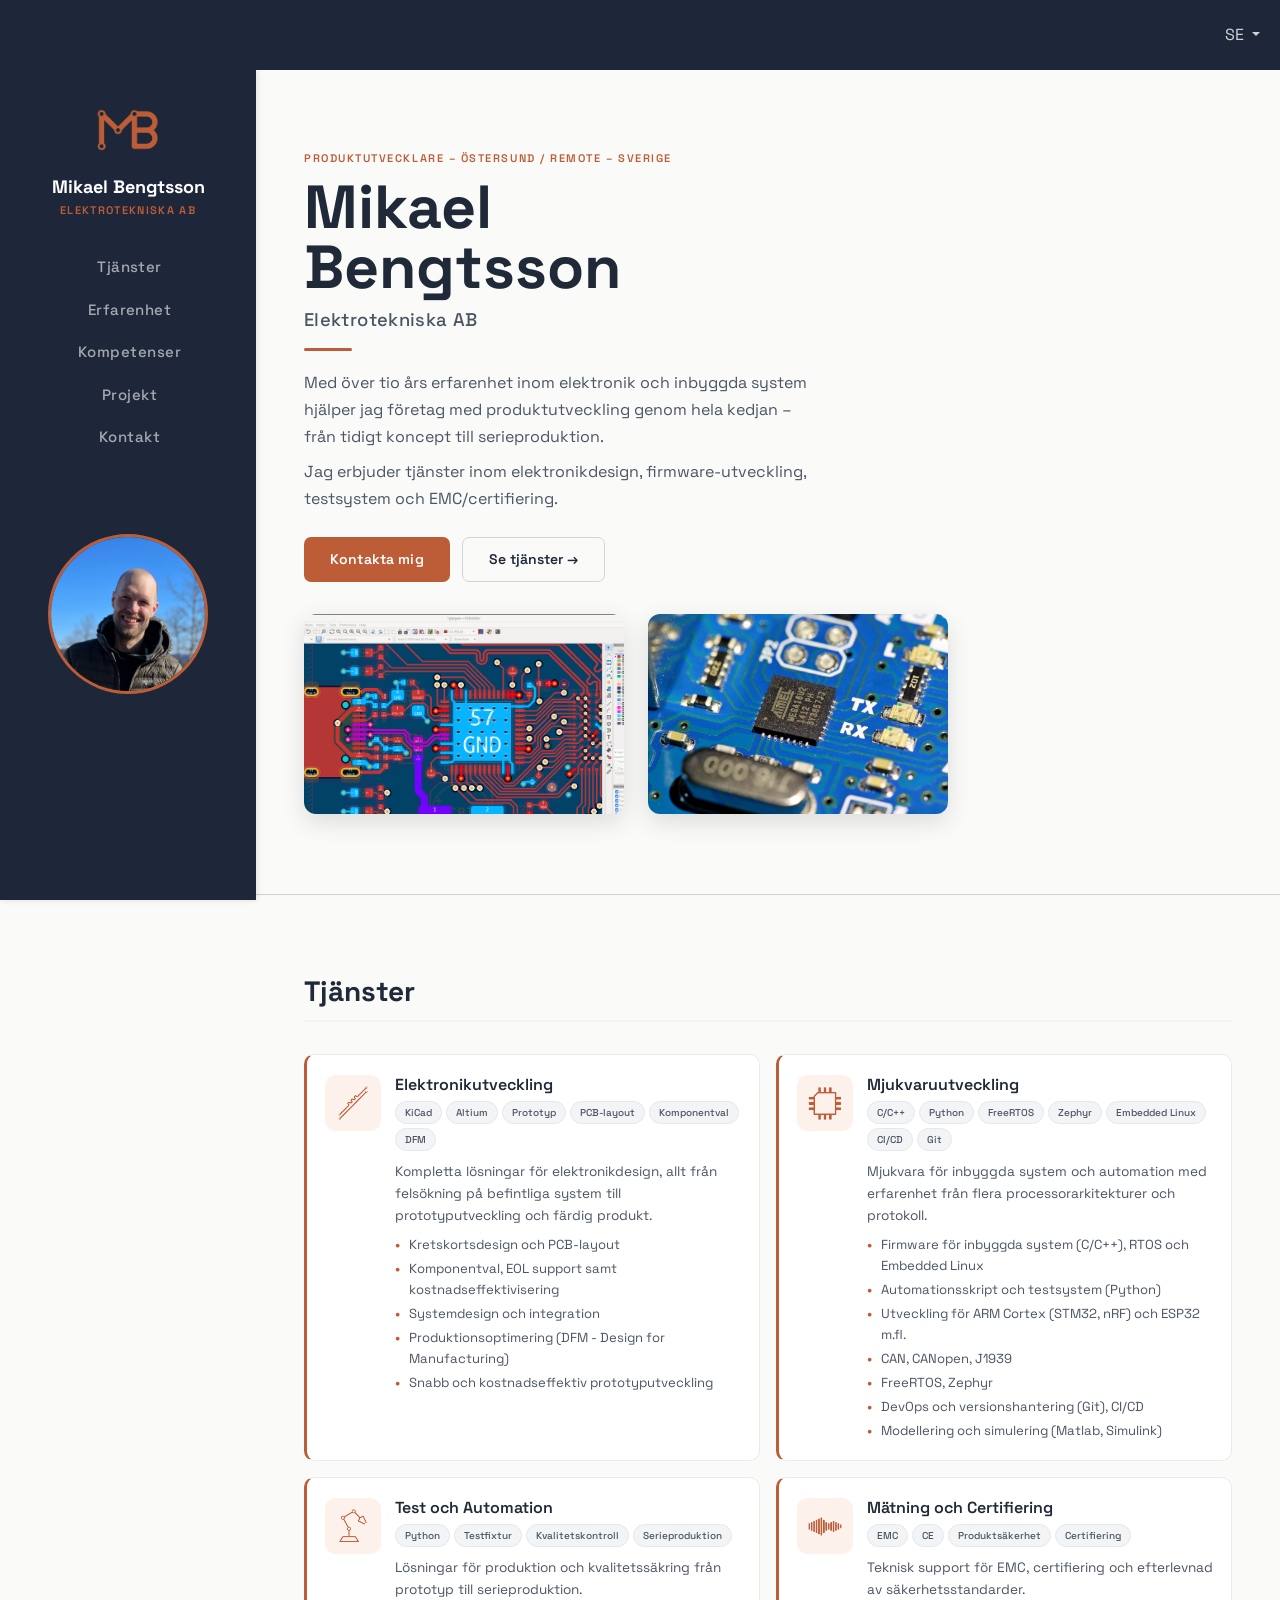
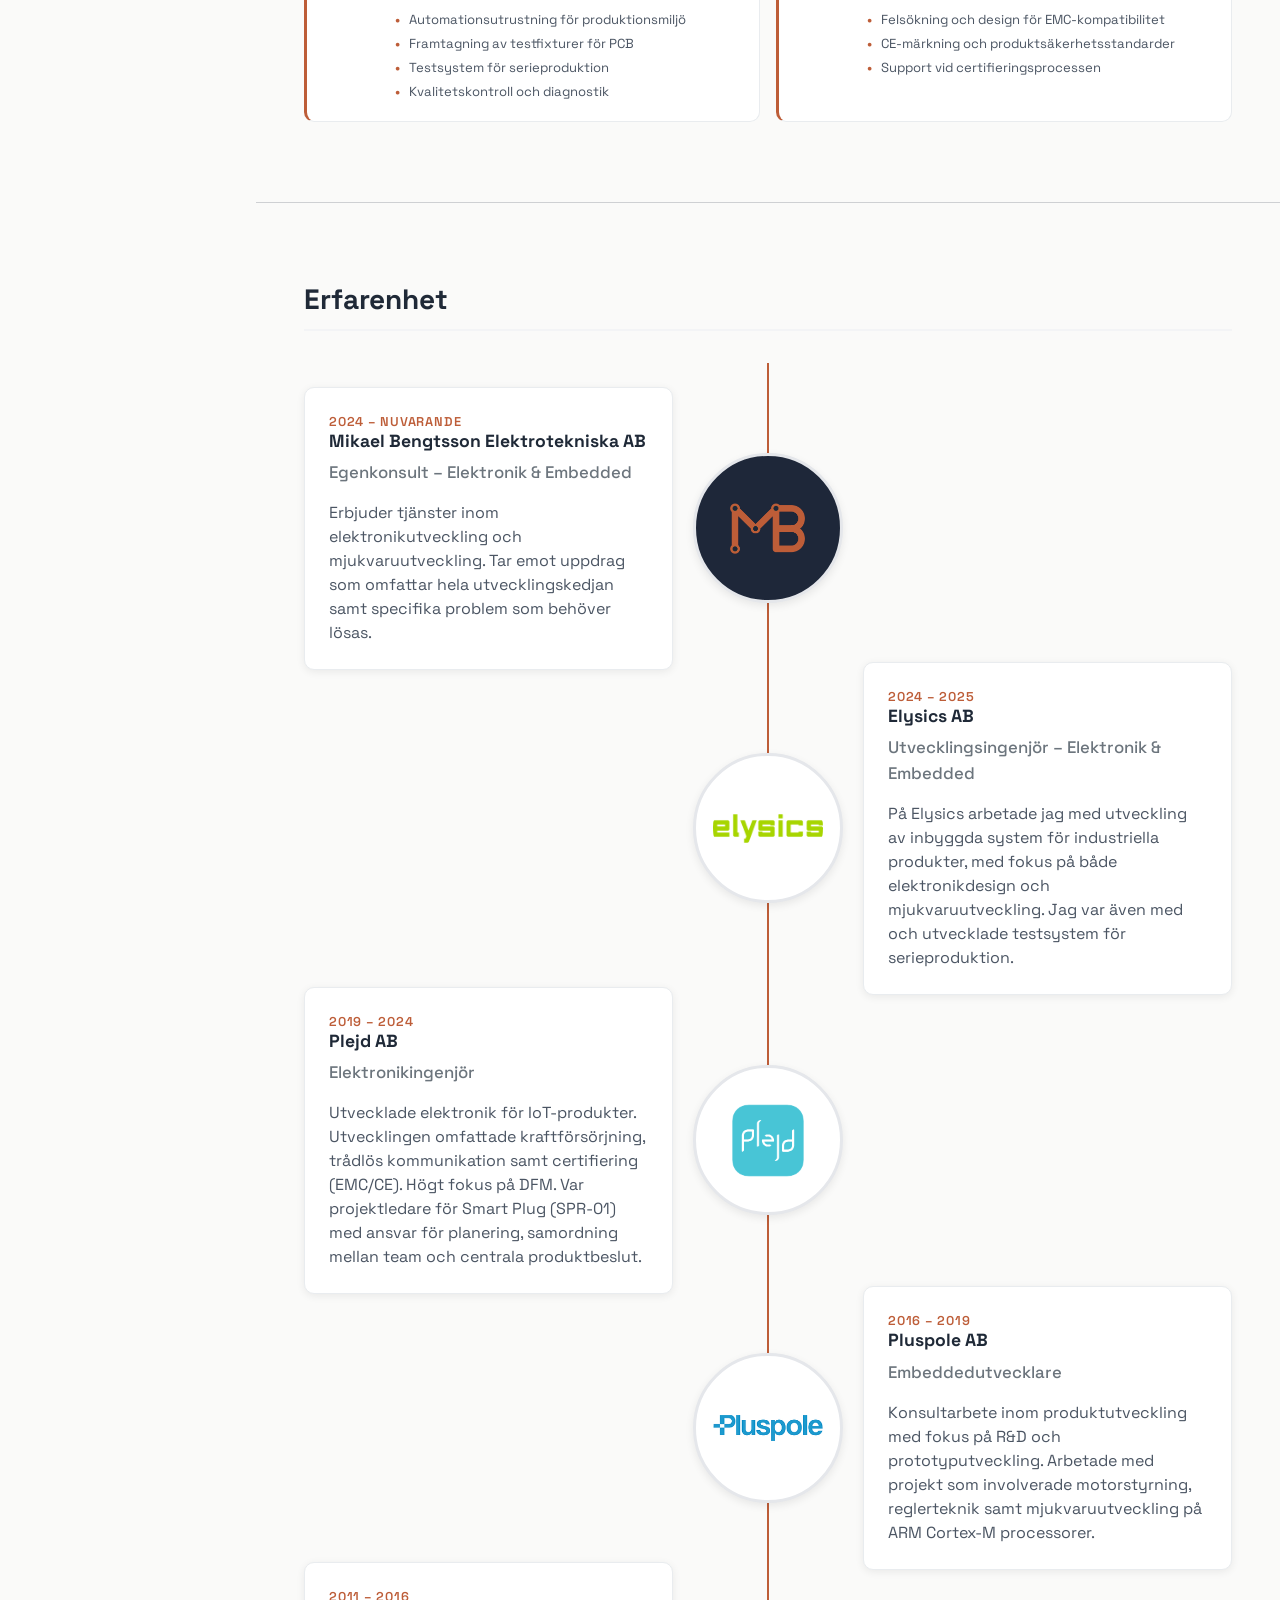
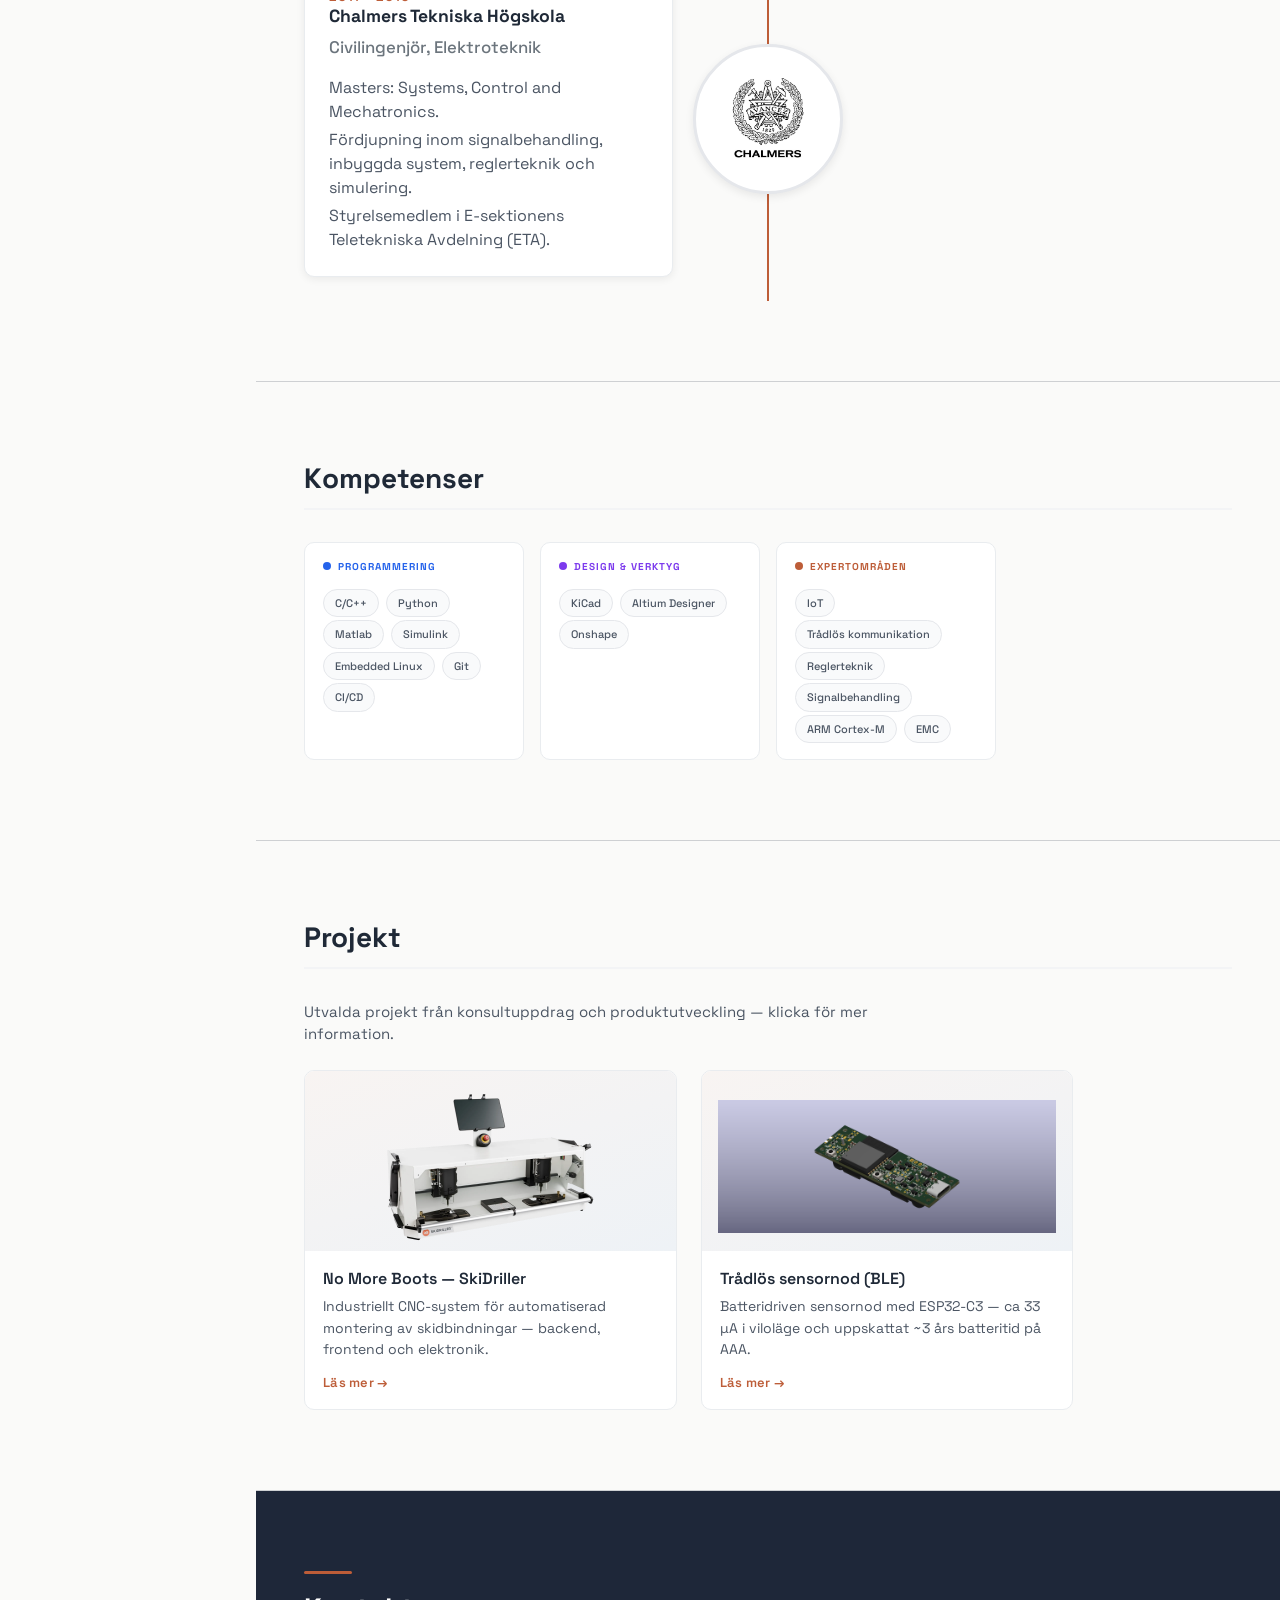
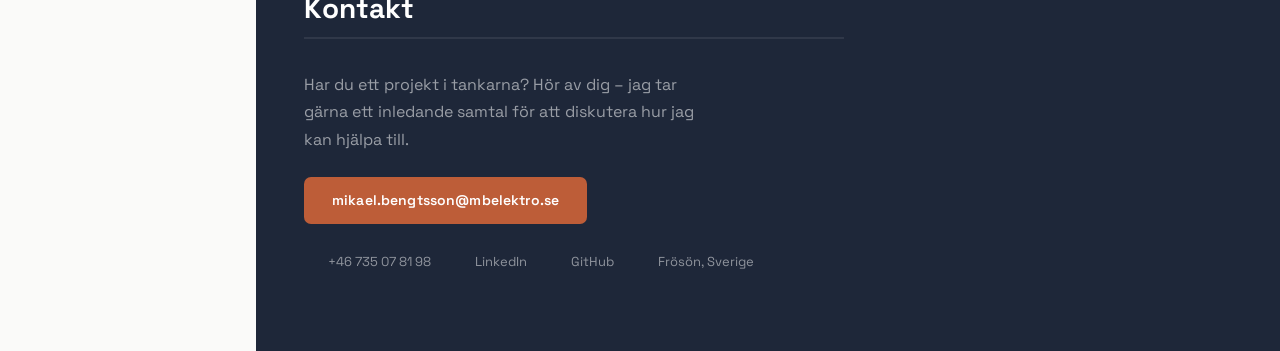
==== index.html @ 78fda026 "add sensor node to project" ====
<!DOCTYPE html>
<html lang="sv">
<head>
  <meta charset="utf-8" />
  <meta name="viewport" content="width=device-width, initial-scale=1, shrink-to-fit=no" />
  <meta name="description" content="Konsult inom elektronikutveckling och inbyggda system" />
  <title>Mikael Bengtsson Elektrotekniska AB - Elektronik och Mjukvaruutveckling</title>
  <meta property="og:title" content="Mikael Bengtsson Elektrotekniska AB">
  <meta property="og:description" content="Konsult inom elektronikutveckling och inbyggda system">
  <meta property="og:image" content="https://mbelektro.se/assets/img/mb_logo.png">
  <meta property="og:url" content="https://mbelektro.se">
  <link rel="canonical" href="https://mbelektro.se/" />
  <link rel="icon" type="image/x-icon" href="assets/img/favicon.ico" />
  <script src="https://use.fontawesome.com/releases/v6.3.0/js/all.js" crossorigin="anonymous"></script>
  <!-- Space Grotesk — replaces Nunito + Muli -->
  <link href="https://fonts.googleapis.com/css2?family=Space+Grotesk:wght@300;400;500;600;700&display=swap" rel="stylesheet" />
  <link href="css/styles.css" rel="stylesheet" />

  <style>
    /* ═══════════════════════════════════════
       FONTS — unify to Space Grotesk
    ═══════════════════════════════════════ */
    *, body, p, .lead, input, button, select, textarea {
      font-family: 'Space Grotesk', -apple-system, BlinkMacSystemFont, 'Segoe UI', sans-serif !important;
    }
    h1, h2, h3, h4, h5, h6, .h1, .h2, .h3, .h4, .h5, .h6,
    .subheading, .navbar-brand {
      font-family: 'Space Grotesk', -apple-system, BlinkMacSystemFont, 'Segoe UI', sans-serif !important;
      text-transform: none !important;
    }
    h1, h2, h3, h4, h5 { font-weight: 700 !important; }

    /* ═══════════════════════════════════════
       COLORS
    ═══════════════════════════════════════ */
    body, p, .lead { color: #4b5563 !important; }
    h1, h2, h3, h4, h5, h6 { color: #1f2937 !important; }
    .subheading { color: #4b5563 !important; }

    /* ═══════════════════════════════════════
       TOP NAV
    ═══════════════════════════════════════ */
    #topNav {
      background-color: #1e2739 !important;
      padding-top: 0.5rem !important;
      padding-bottom: 0.5rem !important;
      min-height: 70px;
    }
    .company-name-line {
      font-size: 1rem;
      font-weight: 500;
      color: rgba(255,255,255,0.85) !important;
      white-space: nowrap;
      letter-spacing: 0.01em;
    }
    #topNavbarNav .nav-link { color: rgba(255,255,255,0.8) !important; }
    #topNavbarNav .nav-link:hover { color: #fff !important; }
    .navbar-toggler-icon {
      background-image: url("data:image/svg+xml,%3csvg xmlns='http://www.w3.org/2000/svg' viewBox='0 0 30 30'%3e%3cpath stroke='%23bd5d38' stroke-linecap='round' stroke-miterlimit='10' stroke-width='2' d='M4 7h22M4 15h22M4 23h22'/%3e%3c/svg%3e") !important;
    }

    /* ═══════════════════════════════════════
       SIDEBAR
    ═══════════════════════════════════════ */
    /* Remove circuit texture */
    body::before { display: none !important; }

    /* Desktop gradient — keep subtle but cleaner */
    @media (min-width: 992px) {
      body {
        background: #fafaf9 !important;
        background-attachment: fixed;
      }
      .resume-section { background-color: #fafaf9 !important; }
      #sideNav { box-shadow: 1px 0 6px rgba(0,0,0,0.12); }
    }

    #sideNav {
      background: #1e2739 !important;
      top: 70px !important;
      height: calc(100vh - 70px) !important;
      display: none;
      flex-direction: column;
    }
    @media (min-width: 992px) { #sideNav { display: flex !important; } }
    @media (min-width: 992px) { #topNav .navbar-brand { display: none !important; } }

    .sidebar-inner {
      display: flex;
      flex-direction: column;
      height: 100%;
      padding: 28px 20px 24px;
      overflow-y: auto;
    }
    .sidebar-logo {
      width: 64px; height: 64px;
      object-fit: contain;
      margin-bottom: 14px;
    }
    .sidebar-name {
      color: #fff;
      font-size: 18px;
      font-weight: 700;
      line-height: 1.2;
      margin-bottom: 4px;
    }
    .sidebar-subtitle {
      color: #bd5d38;
      font-size: 11px;
      font-weight: 600;
      text-transform: uppercase;
      letter-spacing: 0.12em;
      margin-bottom: 28px;
    }
    @media (min-width: 1441px) {
      .sidebar-logo { width: 76px; height: 76px; }
      .sidebar-name { font-size: 20px; }
      .sidebar-subtitle { font-size: 12px; }
    }
    .sidebar-nav { flex: 0 0 auto; }
    .sidebar-link {
      display: block;
      color: rgba(255,255,255,0.6);
      font-size: 15px;
      font-weight: 500;
      padding: 10px 14px;
      border-left: 3px solid transparent;
      text-decoration: none !important;
      letter-spacing: 0.03em;
      transition: all 0.18s ease;
      border-radius: 0 4px 4px 0;
    }
    .sidebar-link:hover {
      color: rgba(255,255,255,0.9) !important;
      background: rgba(255,255,255,0.05);
      border-left-color: rgba(189,93,56,0.5);
    }
    .sidebar-link.active {
      color: #bd5d38 !important;
      border-left-color: #bd5d38;
      background: rgba(189,93,56,0.08);
      font-weight: 600;
    }
    .sidebar-profile-wrap {
      padding: 75px 0 20px;
      text-align: center;
    }
    .sidebar-profile {
      width: 160px; height: 160px;
      border-radius: 50%;
      object-fit: cover;
      border: 3px solid #bd5d38;
      display: block;
      margin: 0 auto;
    }

    /* Sidebar width responsive */
    @media (min-width: 1024px) and (max-width: 1440px) {
      body { padding-left: 16rem !important; }
      #sideNav { width: 16rem !important; }
    }
    @media (min-width: 1441px) {
      body { padding-left: 22rem !important; }
      #sideNav { width: 22rem !important; }
    }
    @media (max-width: 1023px) {
      body { padding-left: 0 !important; }
      #sideNav { display: none !important; }
    }

    /* ═══════════════════════════════════════
       MAIN CONTENT
    ═══════════════════════════════════════ */
    .container-fluid.p-0 { margin-top: 70px !important; }
    .resume-section { padding: 5rem 3rem !important; }
    @media (max-width: 768px) { .resume-section { padding: 3.5rem 1.5rem !important; } }
    @media (max-width: 480px) { .resume-section { padding: 2.5rem 1rem !important; } }

    /* Section h2 */
    .resume-section h2.mb-5 {
      font-size: 1.75rem !important;
      font-weight: 700 !important;
      color: #1f2937 !important;
      margin-bottom: 2rem !important;
      padding-bottom: 0.75rem;
      border-bottom: 2px solid #f3f4f6;
    }

    /* ═══════════════════════════════════════
       HERO — About section
    ═══════════════════════════════════════ */
    .hero-eyebrow {
      font-size: 11px;
      font-weight: 600;
      letter-spacing: 0.14em;
      text-transform: uppercase;
      color: #bd5d38;
      margin-bottom: 10px;
    }
    h1.hero-name {
      font-size: clamp(2.4rem, 5vw, 3.8rem) !important;
      font-weight: 700 !important;
      color: #1f2937 !important;
      line-height: 1.0 !important;
      margin-bottom: 6px !important;
    }
    .hero-company {
      font-size: 1.15rem;
      font-weight: 500;
      color: #4b5563;
      letter-spacing: 0.02em;
      margin-top: 8px;
    }
    .hero-rule {
      width: 48px; height: 3px;
      background: #bd5d38;
      border-radius: 2px;
      margin: 14px 0 18px;
    }
    .hero-lead {
      font-size: 1rem !important;
      font-weight: 400 !important;
      color: #4b5563 !important;
      line-height: 1.7 !important;
      max-width: 520px;
      margin-bottom: 0 !important;
    }
    .hero-cta {
      display: flex;
      flex-wrap: wrap;
      gap: 12px;
      margin-top: 24px;
      margin-bottom: 32px;
    }
    .btn-primary-mb {
      background: #bd5d38;
      color: #fff !important;
      border: none;
      padding: 12px 26px;
      border-radius: 7px;
      font-size: 14px;
      font-weight: 600;
      cursor: pointer;
      text-decoration: none !important;
      display: inline-block;
      transition: background 0.18s;
      letter-spacing: 0.01em;
    }
    .btn-primary-mb:hover { background: #a04d2f; }
    .btn-outline-mb {
      background: transparent;
      color: #1f2937 !important;
      border: 1.5px solid #d1d5db;
      padding: 11px 26px;
      border-radius: 7px;
      font-size: 14px;
      font-weight: 600;
      cursor: pointer;
      text-decoration: none !important;
      display: inline-block;
      transition: border-color 0.18s, color 0.18s;
    }
    .btn-outline-mb:hover { border-color: #1f2937; }

    /* Hero image strip */
    .hero-image-strip {
      position: relative;
      border-radius: 12px;
      overflow: hidden;
      max-width: 640px;
      height: 160px;
    }
    .hero-image-strip img {
      width: 100%;
      height: 100%;
      object-fit: cover;
      object-position: center 30%;
    }
    .hero-image-strip::after {
      content: '';
      position: absolute;
      inset: 0;
      background: linear-gradient(to right,
        rgba(250,250,249,0.85) 0%,
        transparent 30%,
        transparent 70%,
        rgba(250,250,249,0.85) 100%
      );
    }

    /* ═══════════════════════════════════════
       SERVICE CARDS — new style
    ═══════════════════════════════════════ */
    .service-card-new {
      background: #fff;
      border-radius: 10px;
      padding: 18px 18px 16px;
      border: 1px solid #e9ecef;
      border-left: 3px solid #bd5d38;
      display: flex;
      gap: 14px;
      align-items: flex-start;
      height: 100%;
      transition: box-shadow 0.2s ease, transform 0.2s ease;
    }
    .service-card-new:hover {
      box-shadow: 0 8px 24px rgba(0,0,0,0.09);
      transform: translateY(-3px);
    }
    .svc-icon {
      width: 56px; height: 56px;
      border-radius: 11px;
      background: #fdf1ec;
      display: flex;
      align-items: center;
      justify-content: center;
      flex-shrink: 0;
      margin-top: 2px;
    }
    .svc-icon img {
      width: 34px; height: 34px;
      object-fit: contain;
    }
    .svc-body { flex: 1; min-width: 0; }
    .svc-title {
      font-size: 1rem !important;
      font-weight: 600 !important;
      color: #1f2937 !important;
      margin-bottom: 4px !important;
    }
    .svc-sub {
      font-size: 0.78rem;
      color: #9ca3af;
      margin-bottom: 10px;
      font-weight: 400;
    }
    .svc-tags { display: flex; flex-wrap: wrap; gap: 4px; }
    .svc-tag {
      display: inline-block;
      font-size: 10px;
      font-weight: 500;
      padding: 3px 9px;
      background: #f3f4f6;
      border: 1px solid #e5e7eb;
      border-radius: 20px;
      color: #4b5563;
    }

    /* ═══════════════════════════════════════
       TIMELINE — minor polish
    ═══════════════════════════════════════ */
    .timeline { position: relative; padding: 1.5rem 0; }
    .timeline::before {
      content: '';
      position: absolute;
      left: 50%;
      top: 0;
      bottom: 0;
      width: 2px;
      background: #bd5d38;
      transform: translateX(-50%);
      z-index: 1;
    }
    .timeline-content { border-radius: 10px; box-shadow: 0 2px 8px rgba(0,0,0,0.07); }
    .timeline-date { color: #bd5d38; font-size: 0.8rem; font-weight: 600; text-transform: uppercase; letter-spacing: 0.06em; }
    .timeline-content h3 { font-size: 1.1rem !important; }
    .timeline-image { border: 3px solid #e5e7eb; }
    .timeline-item { position: relative; margin-bottom: -0.5rem; display: flex; align-items: center; }
    .timeline-item:last-child { margin-bottom: 0; }
    .timeline-content { background: #fff; border-radius: 10px; padding: 1.5rem; box-shadow: 0 2px 8px rgba(0,0,0,0.07); border: 1px solid #e9ecef; position: relative; width: 45%; }
    .timeline-item:nth-child(odd) .timeline-content { margin-left: auto; margin-right: calc(50% + 95px); }
    .timeline-item:nth-child(even) .timeline-content { margin-right: auto; margin-left: calc(50% + 95px); }
    .timeline-content::before { content: ''; position: absolute; top: 50%; width: 0; height: 0; border: 12px solid transparent; transform: translateY(-50%); }
    .timeline-item:nth-child(odd) .timeline-content::before { left: -12px; border-right-color: #fff; }
    .timeline-item:nth-child(even) .timeline-content::before { right: -12px; border-left-color: #fff; }
    .timeline-image { position: absolute; left: calc(50% - 75px); top: 50%; transform: translateY(-50%); width: 150px; height: 150px; border-radius: 50%; background: white; border: 3px solid #e5e7eb; box-shadow: 0 3px 8px rgba(0,0,0,0.08); display: flex; align-items: center; justify-content: center; z-index: 10; }
    .timeline-image img { width: 140px; height: 140px; border-radius: 50%; object-fit: contain; }
    .timeline-item:nth-child(1) .timeline-image img { width: 80px; height: 80px; border-radius: 0; }
    .timeline-item:nth-child(1) .timeline-image { background: #1e2739; }
    .timeline-item:nth-child(2) .timeline-image img { width: 110px; height: 110px; }
    .timeline-item:nth-child(3) .timeline-image img { width: 200px; height: 200px; }
    .timeline-item:nth-child(4) .timeline-image img { width: 110px; height: 110px; }
    .timeline-item:nth-child(5) .timeline-image img { width: 140px; height: 140px; }

    /* Timeline mobile */
    @media (max-width: 1023px) {
      .timeline::before { left: 40px; }
      .timeline-item { margin-bottom: 2rem !important; }
      .timeline-content { width: calc(100% - 110px) !important; margin-left: 110px !important; margin-right: 0 !important; }
      .timeline-content::before { left: -12px !important; right: auto !important; border-right-color: #fff !important; border-left-color: transparent !important; }
      .timeline-image { left: 0px; width: 80px; height: 80px; }
      .timeline-image img { width: 60px !important; height: 60px !important; }
      .timeline-item:nth-child(1) .timeline-image img { width: 40px !important; height: 40px !important; }
      .timeline-item:nth-child(3) .timeline-image img { width: 100px !important; height: 100px !important; }
    }

    /* Timeline mobile expand */
    @media (max-width: 500px) {
      .timeline-content {
        position: relative;
        padding-right: 48px; /* room for button */
      }
      /* Hidden by default — no absolute positioning, just display:none */
      .timeline-content .timeline-expanded-content {
        display: none;
        margin-top: 10px;
        padding-top: 10px;
        border-top: 1px solid #f3f4f6;
      }
      /* Expanded — flows below, pushes siblings down naturally */
      .timeline-content .timeline-expanded-content.expanded {
        display: block;
      }
      .timeline-toggle-btn {
        position: absolute;
        right: 0.75rem;
        top: 1rem;
        transform: none;
        width: 32px;
        height: 32px;
        padding: 0;
        background: #bd5d38;
        color: white;
        border: none;
        border-radius: 50%;
        cursor: pointer;
        font-size: 0.85rem;
        display: flex;
        align-items: center;
        justify-content: center;
        transition: background 0.2s ease;
        z-index: 60;
      }
      .timeline-toggle-btn:hover { background: #a04d2f; }
    }
    @media (min-width: 501px) {
      .timeline-expanded-content { display: block !important; position: static !important; background: none !important; border: none !important; box-shadow: none !important; padding: 0 !important; margin: 0 !important; }
      .timeline-toggle-btn { display: none !important; }
    }

    /* ═══════════════════════════════════════
       SKILLS — redesigned
    ═══════════════════════════════════════ */
    .skills-cat-new {
      background: #fff;
      border-radius: 10px;
      padding: 16px 18px;
      height: 100%;
      border: 1px solid #e9ecef;
      transition: box-shadow 0.2s;
    }
    .skills-cat-new:hover { box-shadow: 0 4px 12px rgba(0,0,0,0.07); }
    .skills-cat-label {
      font-size: 10px !important;
      font-weight: 700 !important;
      letter-spacing: 0.1em;
      text-transform: uppercase;
      margin-bottom: 12px !important;
      display: flex;
      align-items: center;
      gap: 7px;
    }
    .skills-cat-dot { width: 8px; height: 8px; border-radius: 50%; display: inline-block; flex-shrink: 0; }
    .skill-tag-new {
      display: inline-block;
      font-size: 11px;
      font-weight: 500;
      padding: 5px 11px;
      background: #f9fafb;
      border: 1px solid #e5e7eb;
      border-radius: 20px;
      color: #4b5563;
      margin: 3px 3px 0 0;
      transition: all 0.18s ease;
      cursor: default;
    }
    .skill-tag-new:hover {
      background: #bd5d38;
      color: #fff;
      border-color: #bd5d38;
      transform: scale(1.04);
    }

    /* ═══════════════════════════════════════
       PROJECTS — cards
    ═══════════════════════════════════════ */
    .projects-grid { max-width: 960px; }
    .project-card {
      display: flex;
      flex-direction: column;
      height: 100%;
      background: #fff;
      border-radius: 10px;
      border: 1px solid #e9ecef;
      overflow: hidden;
      text-decoration: none !important;
      color: inherit;
      transition: box-shadow 0.2s ease, transform 0.2s ease;
    }
    .project-card:hover {
      box-shadow: 0 10px 28px rgba(0,0,0,0.1);
      transform: translateY(-4px);
    }
    .project-card-image {
      background: linear-gradient(160deg, #f8f4f2 0%, #eef2f6 100%);
      padding: 20px 16px 8px;
      display: flex;
      align-items: center;
      justify-content: center;
      min-height: 180px;
    }
    .project-card-image img {
      max-width: 100%;
      max-height: 150px;
      object-fit: contain;
    }
    .project-card-body {
      padding: 18px 18px 16px;
      flex: 1;
      display: flex;
      flex-direction: column;
    }
    .project-card-title {
      font-size: 1rem !important;
      font-weight: 600 !important;
      color: #1f2937 !important;
      margin-bottom: 8px !important;
    }
    .project-card-teaser {
      font-size: 0.875rem;
      color: #6b7280;
      line-height: 1.55;
      margin: 0 0 12px;
      flex: 1;
    }
    .project-card-link {
      font-size: 0.8125rem;
      font-weight: 600;
      color: #bd5d38;
      letter-spacing: 0.02em;
    }

    /* ═══════════════════════════════════════
       CONTACT — dark section
    ═══════════════════════════════════════ */
    #contact.resume-section {
      background: #1e2739 !important;
    }
    .contact-dark-inner { max-width: 540px; }
    .contact-rule {
      width: 48px; height: 3px;
      background: #bd5d38;
      border-radius: 2px;
      margin-bottom: 18px;
    }
    #contact h2.mb-5 {
      color: #fff !important;
      border-bottom-color: rgba(255,255,255,0.08) !important;
      font-size: 1.75rem !important;
    }
    .contact-tagline {
      font-size: 1rem !important;
      color: rgba(255,255,255,0.55) !important;
      line-height: 1.7;
      margin-bottom: 24px !important;
      max-width: 400px;
    }
    .contact-email-btn {
      display: inline-block;
      background: #bd5d38;
      color: #fff !important;
      font-size: 14px;
      font-weight: 600;
      padding: 13px 28px;
      border-radius: 7px;
      text-decoration: none !important;
      letter-spacing: 0.01em;
      margin-bottom: 28px;
      transition: background 0.18s;
    }
    .contact-email-btn:hover { background: #a04d2f; }
    .contact-links { display: flex; flex-wrap: wrap; gap: 20px; }
    .contact-link-item {
      display: flex;
      align-items: center;
      gap: 8px;
      color: rgba(255,255,255,0.5) !important;
      font-size: 13px;
      text-decoration: none !important;
      transition: color 0.18s;
    }
    .contact-link-item:hover { color: rgba(255,255,255,0.85) !important; }
    .contact-link-item i { color: #bd5d38; width: 16px; text-align: center; }

    /* ═══════════════════════════════════════
       SERVICE CARD EXTRAS
    ═══════════════════════════════════════ */
    .svc-desc {
      font-size: 0.85rem;
      color: #4b5563;
      line-height: 1.6;
      margin: 10px 0 8px;
    }
    .svc-list {
      list-style: none;
      padding: 0;
      margin: 0;
    }
    .svc-list li {
      font-size: 0.82rem;
      color: #4b5563;
      line-height: 1.6;
      padding-left: 14px;
      position: relative;
      margin-bottom: 3px;
    }
    .svc-list li::before {
      content: '•';
      color: #bd5d38;
      font-weight: bold;
      position: absolute;
      left: 0;
    }

    /* ═══════════════════════════════════════
       HERO IMAGES
    ═══════════════════════════════════════ */
    .hero-images {
      display: flex;
      gap: 1.5rem;
      max-width: 640px;
    }
    .hero-img {
      width: 50%;
      height: 200px;
      border-radius: 12px;
      object-fit: cover;
      box-shadow: 0 8px 24px rgba(0,0,0,0.12);
      transition: transform 0.3s ease, box-shadow 0.3s ease;
    }
    .hero-img:hover {
      transform: translateY(-4px);
      box-shadow: 0 12px 32px rgba(0,0,0,0.18);
    }
    @media (max-width: 600px) {
      .hero-images { flex-direction: column; }
      .hero-img { width: 100%; height: 160px; }
    }

    /* scroll offset for fixed nav */
    section.resume-section { scroll-margin-top: 70px; }

    /* ═══════════════════════════════════════
       MOBILE
    ═══════════════════════════════════════ */
    @media (max-width: 768px) {
      h1.hero-name { font-size: 2.4rem !important; }
      #topNav { min-height: 65px !important; }
      .container-fluid.p-0 { margin-top: 65px !important; }
    }
    @media (max-width: 480px) {
      h1.hero-name { font-size: 2rem !important; }
    }
    @media (max-width: 991.98px) {
      #topNav .container-fluid { position: relative; }
      #topNavbarNav { position: absolute; top: 100%; right: 1rem; margin-top: 6px; background-color: rgba(30,39,57,0.97); border-radius: 0.375rem; padding: 0.5rem; min-width: 200px; box-shadow: 0 4px 12px rgba(0,0,0,0.2); border: 1px solid rgba(255,255,255,0.08); }
      #topNavbarNav .navbar-nav { flex-direction: column; }
      #topNavbarNav .nav-item { padding: 0.2rem 0; }
      #topNavbarNav .nav-link { padding: 0.375rem 0.75rem; font-size: 0.9rem; }
      .navbar-toggler { margin-right: 0.5rem; }
    }
    /* Small phones: stack brand vertically so toggler has room */
    @media (max-width: 575px) {
      #topNav { min-height: 78px !important; padding-top: 0.4rem !important; padding-bottom: 0.4rem !important; }
      .container-fluid.p-0 { margin-top: 78px !important; }
      .navbar-brand { flex-direction: column; align-items: flex-start !important; }
      .navbar-brand .me-3 { margin-right: 0 !important; margin-bottom: 2px; }
      .company-name-line { font-size: 0.78rem !important; white-space: normal !important; line-height: 1.15; max-width: 60vw; }
    }
  </style>
</head>
<body id="page-top">

  <!-- ─── TOP NAV (mobile/tablet) ─── -->
  <nav class="navbar navbar-expand-lg navbar-dark fixed-top" id="topNav" style="z-index:1031;">
    <div class="container-fluid">
      <a class="navbar-brand d-flex align-items-center ms-3" href="#page-top">
        <img src="assets/img/mb_logo.png" alt="MB Logo" style="width:44px;height:44px;object-fit:contain;" class="me-3">
      </a>
      <button class="navbar-toggler border-0" type="button" aria-controls="topNavbarNav" aria-expanded="false" aria-label="Toggle navigation">
        <span class="navbar-toggler-icon"></span>
      </button>
      <div class="collapse navbar-collapse" id="topNavbarNav">
        <ul class="navbar-nav ms-auto">
          <li class="nav-item d-lg-none"><a class="nav-link js-scroll-trigger" href="#services" data-lang-sv="Tjänster" data-lang-en="Services">Tjänster</a></li>
          <li class="nav-item d-lg-none"><a class="nav-link js-scroll-trigger" href="#experience" data-lang-sv="Erfarenhet" data-lang-en="Experience">Erfarenhet</a></li>
          <li class="nav-item d-lg-none"><a class="nav-link js-scroll-trigger" href="#skills" data-lang-sv="Kompetenser" data-lang-en="Skills">Kompetenser</a></li>
          <li class="nav-item d-lg-none"><a class="nav-link js-scroll-trigger" href="#interests" data-lang-sv="Projekt" data-lang-en="Projects">Projekt</a></li>
          <li class="nav-item d-lg-none"><a class="nav-link js-scroll-trigger" href="#contact" data-lang-sv="Kontakt" data-lang-en="Contact">Kontakt</a></li>
          <li class="nav-item d-lg-none"><hr class="dropdown-divider"></li>
          <li class="nav-item dropdown">
            <a class="nav-link dropdown-toggle" href="#" id="languageDropdown" role="button" data-bs-toggle="dropdown" aria-expanded="false">
              <i class="fas fa-globe me-1"></i>
              <span id="currentLang">SV</span>
            </a>
            <ul class="dropdown-menu dropdown-menu-end" aria-labelledby="languageDropdown">
              <li><a class="dropdown-item" href="#" onclick="setLanguage('en')">
                <img src="https://flagcdn.com/16x12/gb.png" width="16" height="12" alt="English" class="me-2">English
              </a></li>
              <li><a class="dropdown-item" href="#" onclick="setLanguage('sv')">
                <img src="https://flagcdn.com/16x12/se.png" width="16" height="12" alt="Svenska" class="me-2">Svenska
              </a></li>
            </ul>
          </li>
        </ul>
      </div>
    </div>
  </nav>

  <!-- ─── SIDEBAR (desktop) ─── -->
  <nav id="sideNav" aria-label="Side navigation">
    <div class="sidebar-inner">
      <!-- Logo + identity -->
      <a href="#page-top" class="js-scroll-trigger" style="text-decoration:none;">
        <img src="assets/img/mb_logo.png" alt="MB Logo" class="sidebar-logo">
        <div class="sidebar-name">Mikael Bengtsson</div>
        <div class="sidebar-subtitle">Elektrotekniska AB</div>
      </a>

      <!-- Nav links -->
      <nav class="sidebar-nav" id="sidebarNav">
        <a class="sidebar-link js-scroll-trigger" href="#services" data-lang-sv="Tjänster" data-lang-en="Services">Tjänster</a>
        <a class="sidebar-link js-scroll-trigger" href="#experience" data-lang-sv="Erfarenhet" data-lang-en="Experience">Erfarenhet</a>
        <a class="sidebar-link js-scroll-trigger" href="#skills" data-lang-sv="Kompetenser" data-lang-en="Skills">Kompetenser</a>
        <a class="sidebar-link js-scroll-trigger" href="#interests" data-lang-sv="Projekt" data-lang-en="Projects">Projekt</a>
        <a class="sidebar-link js-scroll-trigger" href="#contact" data-lang-sv="Kontakt" data-lang-en="Contact">Kontakt</a>
      </nav>

      <!-- Profile photo just below menu -->
      <div class="sidebar-profile-wrap">
        <img src="assets/img/profile.png" alt="Mikael Bengtsson" class="sidebar-profile">
      </div>
    </div>
  </nav>

  <!-- ─── PAGE CONTENT ─── -->
  <div class="container-fluid p-0">

    <!-- ABOUT / HERO -->
    <section class="resume-section" id="about">
      <div class="resume-section-content">
        <div class="hero-eyebrow" data-lang-sv="Produktutvecklare – Östersund / Remote – Sverige" data-lang-en="Product Developer – Östersund / Remote – Sweden">Produktutvecklare – Östersund / Remote – Sverige</div>
        <h1 class="hero-name" data-lang-sv="Mikael<br>Bengtsson" data-lang-en="Mikael<br>Bengtsson">Mikael<br>Bengtsson</h1>
        <div class="hero-company">Elektrotekniska AB</div>
        <div class="hero-rule"></div>
        <p class="hero-lead"
           data-lang-sv="Med över tio års erfarenhet inom elektronik och inbyggda system hjälper jag företag med produktutveckling genom hela kedjan – från tidigt koncept till serieproduktion."
           data-lang-en="With over ten years of experience in electronics and embedded systems, I support companies throughout the entire development chain – from early concept to final production.">
          Med över tio års erfarenhet inom elektronik och inbyggda system hjälper jag företag med produktutveckling genom hela kedjan – från tidigt koncept till serieproduktion.
        </p>
        <p class="hero-lead mt-2"
           data-lang-sv="Jag erbjuder tjänster inom elektronikdesign, firmware-utveckling, testsystem och EMC/certifiering."
           data-lang-en="I offer services in electronics design, firmware development, test systems, and EMC/certification.">
          Jag erbjuder tjänster inom elektronikdesign, firmware-utveckling, testsystem och EMC/certifiering.
        </p>
        <div class="hero-cta">
          <a href="#contact" class="btn-primary-mb js-scroll-trigger" data-lang-sv="Kontakta mig" data-lang-en="Contact me">Kontakta mig</a>
          <a href="#services" class="btn-outline-mb js-scroll-trigger" data-lang-sv="Se tjänster →" data-lang-en="View services →">Se tjänster →</a>
        </div>
        <div class="hero-images">
          <img src="assets/img/Kicad.png" alt="KiCad PCB Design" class="hero-img" />
          <img src="assets/img/IC.jpg" alt="Integrated Circuit" class="hero-img" />
        </div>
      </div>
    </section>
    <hr class="m-0" />

    <!-- SERVICES -->
    <section class="resume-section" id="services">
      <div class="resume-section-content">
        <h2 class="mb-5" data-lang-sv="Tjänster" data-lang-en="Services">Tjänster</h2>
        <div class="row g-3">

          <div class="col-lg-6 col-md-6 col-12">
            <div class="service-card-new h-100">
              <div class="svc-icon"><img src="assets/img/electro_1.png" alt=""></div>
              <div class="svc-body">
                <div class="svc-title" data-lang-sv="Elektronikutveckling" data-lang-en="Electronics Development">Elektronikutveckling</div>

                <div class="svc-tags">
                  <span class="svc-tag">KiCad</span>
                  <span class="svc-tag">Altium</span>
                  <span class="svc-tag" data-lang-sv="Prototyp" data-lang-en="Prototype">Prototyp</span>
                  <span class="svc-tag">PCB-layout</span>
                  <span class="svc-tag" data-lang-sv="Komponentval" data-lang-en="Component selection">Komponentval</span>
                  <span class="svc-tag">DFM</span>
                </div>
                <p class="svc-desc" data-lang-sv="Kompletta lösningar för elektronikdesign, allt från felsökning på befintliga system till prototyputveckling och färdig produkt." data-lang-en="Complete solutions for electronics design, from troubleshooting existing systems to prototype development and finished products.">Kompletta lösningar för elektronikdesign, allt från felsökning på befintliga system till prototyputveckling och färdig produkt.</p>
                <ul class="svc-list">
                  <li data-lang-sv="Kretskortsdesign och PCB-layout" data-lang-en="Circuit board design and PCB layout">Kretskortsdesign och PCB-layout</li>
                  <li data-lang-sv="Komponentval, EOL support samt kostnadseffektivisering" data-lang-en="Component selection, EOL support, and cost optimization">Komponentval, EOL support samt kostnadseffektivisering</li>
                  <li data-lang-sv="Systemdesign och integration" data-lang-en="System design and integration">Systemdesign och integration</li>
                  <li data-lang-sv="Produktionsoptimering (DFM - Design for Manufacturing)" data-lang-en="Production optimization (DFM - Design for Manufacturing)">Produktionsoptimering (DFM - Design for Manufacturing)</li>
                  <li data-lang-sv="Snabb och kostnadseffektiv prototyputveckling" data-lang-en="Fast and cost-effective prototype development">Snabb och kostnadseffektiv prototyputveckling</li>
                </ul>
              </div>
            </div>
          </div>

          <div class="col-lg-6 col-md-6 col-12">
            <div class="service-card-new h-100">
              <div class="svc-icon"><img src="assets/img/logo_footprint_3_orange.png" alt=""></div>
              <div class="svc-body">
                <div class="svc-title" data-lang-sv="Mjukvaruutveckling" data-lang-en="Software Development">Mjukvaruutveckling</div>

                <div class="svc-tags">
                  <span class="svc-tag">C/C++</span>
                  <span class="svc-tag">Python</span>
                  <span class="svc-tag">FreeRTOS</span>
                  <span class="svc-tag">Zephyr</span>
                  <span class="svc-tag">Embedded Linux</span>
                  <span class="svc-tag">CI/CD</span>
                  <span class="svc-tag">Git</span>
                </div>
                <p class="svc-desc" data-lang-sv="Mjukvara för inbyggda system och automation med erfarenhet från flera processorarkitekturer och protokoll." data-lang-en="Software for embedded systems and automation with experience across multiple processor architectures and protocols.">Mjukvara för inbyggda system och automation med erfarenhet från flera processorarkitekturer och protokoll.</p>
                <ul class="svc-list">
                  <li data-lang-sv="Firmware för inbyggda system (C/C++), RTOS och Embedded Linux" data-lang-en="Firmware for embedded systems (C/C++), RTOS, and Embedded Linux">Firmware för inbyggda system (C/C++), RTOS och Embedded Linux</li>
                  <li data-lang-sv="Automationsskript och testsystem (Python)" data-lang-en="Automation scripts and test systems (Python)">Automationsskript och testsystem (Python)</li>
                  <li data-lang-sv="Utveckling för ARM Cortex (STM32, nRF) och ESP32 m.fl." data-lang-en="Development for ARM Cortex (STM32, nRF) and ESP32, among others">Utveckling för ARM Cortex (STM32, nRF) och ESP32 m.fl.</li>
                  <li>CAN, CANopen, J1939</li>
                  <li>FreeRTOS, Zephyr</li>
                  <li data-lang-sv="DevOps och versionshantering (Git), CI/CD" data-lang-en="DevOps and version control (Git), CI/CD">DevOps och versionshantering (Git), CI/CD</li>
                  <li data-lang-sv="Modellering och simulering (Matlab, Simulink)" data-lang-en="Modeling and simulation (Matlab, Simulink)">Modellering och simulering (Matlab, Simulink)</li>
                </ul>
              </div>
            </div>
          </div>

          <div class="col-lg-6 col-md-6 col-12">
            <div class="service-card-new h-100">
              <div class="svc-icon"><img src="assets/img/robo_logo.png" alt=""></div>
              <div class="svc-body">
                <div class="svc-title" data-lang-sv="Test och Automation" data-lang-en="Test and Automation">Test och Automation</div>

                <div class="svc-tags">
                  <span class="svc-tag">Python</span>
                  <span class="svc-tag" data-lang-sv="Testfixtur" data-lang-en="Test fixture">Testfixtur</span>
                  <span class="svc-tag" data-lang-sv="Kvalitetskontroll" data-lang-en="Quality control">Kvalitetskontroll</span>
                  <span class="svc-tag" data-lang-sv="Serieproduktion" data-lang-en="Mass production">Serieproduktion</span>
                </div>
                <p class="svc-desc" data-lang-sv="Lösningar för produktion och kvalitetssäkring från prototyp till serieproduktion." data-lang-en="Solutions for production and quality assurance from prototype to mass production.">Lösningar för produktion och kvalitetssäkring från prototyp till serieproduktion.</p>
                <ul class="svc-list">
                  <li data-lang-sv="Automationsutrustning för produktionsmiljö" data-lang-en="Automation equipment for production environments">Automationsutrustning för produktionsmiljö</li>
                  <li data-lang-sv="Framtagning av testfixturer för PCB" data-lang-en="Development of test fixtures for PCB">Framtagning av testfixturer för PCB</li>
                  <li data-lang-sv="Testsystem för serieproduktion" data-lang-en="Test systems for mass production">Testsystem för serieproduktion</li>
                  <li data-lang-sv="Kvalitetskontroll och diagnostik" data-lang-en="Quality control and diagnostics">Kvalitetskontroll och diagnostik</li>
                </ul>
              </div>
            </div>
          </div>

          <div class="col-lg-6 col-md-6 col-12">
            <div class="service-card-new h-100">
              <div class="svc-icon"><img src="assets/img/EMC3_logo.png" alt=""></div>
              <div class="svc-body">
                <div class="svc-title" data-lang-sv="Mätning och Certifiering" data-lang-en="Measurement and Certification">Mätning och Certifiering</div>

                <div class="svc-tags">
                  <span class="svc-tag">EMC</span>
                  <span class="svc-tag">CE</span>
                  <span class="svc-tag" data-lang-sv="Produktsäkerhet" data-lang-en="Product safety">Produktsäkerhet</span>
                  <span class="svc-tag" data-lang-sv="Certifiering" data-lang-en="Certification">Certifiering</span>
                </div>
                <p class="svc-desc" data-lang-sv="Teknisk support för EMC, certifiering och efterlevnad av säkerhetsstandarder." data-lang-en="Technical support for EMC, certification, and compliance with safety standards.">Teknisk support för EMC, certifiering och efterlevnad av säkerhetsstandarder.</p>
                <ul class="svc-list">
                  <li data-lang-sv="Felsökning och design för EMC-kompatibilitet" data-lang-en="Troubleshooting and design for EMC compatibility">Felsökning och design för EMC-kompatibilitet</li>
                  <li data-lang-sv="CE-märkning och produktsäkerhetsstandarder" data-lang-en="CE marking and product safety standards">CE-märkning och produktsäkerhetsstandarder</li>
                  <li data-lang-sv="Support vid certifieringsprocessen" data-lang-en="Support during the certification process">Support vid certifieringsprocessen</li>
                </ul>
              </div>
            </div>
          </div>

        </div>
      </div>
    </section>
    <hr class="m-0" />

    <!-- EXPERIENCE -->
    <section class="resume-section" id="experience">
      <div class="resume-section-content">
        <h2 class="mb-5" data-lang-sv="Erfarenhet" data-lang-en="Experience">Erfarenhet</h2>
        <div class="timeline">

          <div class="timeline-item">
            <div class="timeline-image">
              <img src="assets/img/mb_logo.png" alt="Konsultarbete">
            </div>
            <div class="timeline-content">
              <div class="timeline-date" data-lang-sv="2024 – nuvarande" data-lang-en="2024 – present">2024 – nuvarande</div>
              <h3 class="mb-2">Mikael Bengtsson Elektrotekniska AB</h3>
              <div class="timeline-expanded-content">
                <div class="mb-3" style="font-size:1.05rem;color:#6c757d;font-weight:500;" data-lang-sv="Egenkonsult – Elektronik & Embedded" data-lang-en="Independent Consultant – Electronics & Embedded">Egenkonsult – Elektronik & Embedded</div>
                <p class="mb-0" data-lang-sv="Erbjuder tjänster inom elektronikutveckling och mjukvaruutveckling. Tar emot uppdrag som omfattar hela utvecklingskedjan samt specifika problem som behöver lösas." data-lang-en="Offering services in electronics and software development. Taking on assignments covering the entire development chain as well as specific problems that need to be solved.">Erbjuder tjänster inom elektronikutveckling och mjukvaruutveckling. Tar emot uppdrag som omfattar hela utvecklingskedjan samt specifika problem som behöver lösas.</p>
              </div>
              <button class="timeline-toggle-btn" onclick="toggleTimeline(this)"><i class="fas fa-chevron-right"></i></button>
            </div>
          </div>

          <div class="timeline-item">
            <div class="timeline-image">
              <img src="assets/img/elysics.png" alt="Elysics AB">
            </div>
            <div class="timeline-content">
              <div class="timeline-date">2024 – 2025</div>
              <h3 class="mb-2">Elysics AB</h3>
              <div class="timeline-expanded-content">
                <div class="mb-3" style="font-size:1.05rem;color:#6c757d;font-weight:500;" data-lang-sv="Utvecklingsingenjör – Elektronik & Embedded" data-lang-en="Development Engineer – Electronics & Embedded">Utvecklingsingenjör – Elektronik & Embedded</div>
                <p class="mb-0" data-lang-sv="På Elysics arbetade jag med utveckling av inbyggda system för industriella produkter, med fokus på både elektronikdesign och mjukvaruutveckling. Jag var även med och utvecklade testsystem för serieproduktion." data-lang-en="At Elysics, I worked on developing embedded systems for industrial products, focusing on both electronics design and software development. I also helped develop test systems for mass production.">På Elysics arbetade jag med utveckling av inbyggda system för industriella produkter, med fokus på både elektronikdesign och mjukvaruutveckling. Jag var även med och utvecklade testsystem för serieproduktion.</p>
              </div>
              <button class="timeline-toggle-btn" onclick="toggleTimeline(this)"><i class="fas fa-chevron-right"></i></button>
            </div>
          </div>

          <div class="timeline-item">
            <div class="timeline-image">
              <img src="assets/img/plejd.png" alt="Plejd AB">
            </div>
            <div class="timeline-content">
              <div class="timeline-date">2019 – 2024</div>
              <h3 class="mb-2">Plejd AB</h3>
              <div class="timeline-expanded-content">
                <div class="mb-3" style="font-size:1.05rem;color:#6c757d;font-weight:500;" data-lang-sv="Elektronikingenjör" data-lang-en="Electronics Engineer">Elektronikingenjör</div>
                <p class="mb-0" data-lang-sv="Utvecklade elektronik för IoT-produkter. Utvecklingen omfattade kraftförsörjning, trådlös kommunikation samt certifiering (EMC/CE). Högt fokus på DFM. Var projektledare för Smart Plug (SPR‑01) med ansvar för planering, samordning mellan team och centrala produktbeslut." data-lang-en="Developed electronics for IoT products. Development included power supply, wireless communication, and certification (EMC/CE). High focus on DFM. Was project lead for Smart Plug (SPR-01) with responsibility for planning, team coordination, and key product decisions.">Utvecklade elektronik för IoT-produkter. Utvecklingen omfattade kraftförsörjning, trådlös kommunikation samt certifiering (EMC/CE). Högt fokus på DFM (Design for Manufacturing). Var projektledare för Smart Plug (SPR‑01) med ansvar för planering, samordning mellan team och centrala produktbeslut.</p>
              </div>
              <button class="timeline-toggle-btn" onclick="toggleTimeline(this)"><i class="fas fa-chevron-right"></i></button>
            </div>
          </div>

          <div class="timeline-item">
            <div class="timeline-image">
              <img src="assets/img/pluspole.png" alt="Pluspole AB">
            </div>
            <div class="timeline-content">
              <div class="timeline-date">2016 – 2019</div>
              <h3 class="mb-2">Pluspole AB</h3>
              <div class="timeline-expanded-content">
                <div class="mb-3" style="font-size:1.05rem;color:#6c757d;font-weight:500;" data-lang-sv="Embeddedutvecklare" data-lang-en="Embedded Developer">Embeddedutvecklare</div>
                <p class="mb-0" data-lang-sv="Konsultarbete inom produktutveckling med fokus på R&D och prototyputveckling. Arbetade med projekt som involverade motorstyrning, reglerteknik samt mjukvaruutveckling på ARM Cortex-M processorer." data-lang-en="Consulting work in product development focusing on R&D and prototype development. Worked on projects involving motor control, control systems, and software development on ARM Cortex-M processors.">Konsultarbete inom produktutveckling med fokus på R&D och prototyputveckling. Arbetade med projekt som involverade motorstyrning, reglerteknik samt mjukvaruutveckling på ARM Cortex-M processorer.</p>
              </div>
              <button class="timeline-toggle-btn" onclick="toggleTimeline(this)"><i class="fas fa-chevron-right"></i></button>
            </div>
          </div>

          <div class="timeline-item">
            <div class="timeline-image">
              <img src="assets/img/chalmers.jpg" alt="Chalmers">
            </div>
            <div class="timeline-content">
              <div class="timeline-date">2011 – 2016</div>
              <h3 class="mb-2" data-lang-sv="Chalmers Tekniska Högskola" data-lang-en="Chalmers University of Technology">Chalmers Tekniska Högskola</h3>
              <div class="timeline-expanded-content">
                <div class="mb-3" style="font-size:1.05rem;color:#6c757d;font-weight:500;" data-lang-sv="Civilingenjör, Elektroteknik" data-lang-en="M.Sc. Electrical Engineering">Civilingenjör, Elektroteknik</div>
                <p class="mb-1">Masters: Systems, Control and Mechatronics.</p>
                <p class="mb-1" data-lang-sv="Fördjupning inom signalbehandling, inbyggda system, reglerteknik och simulering." data-lang-en="Specialization in signal processing, embedded systems, control engineering, and simulation.">Fördjupning inom signalbehandling, inbyggda system, reglerteknik och simulering.</p>
                <p class="mb-0" data-lang-sv="Styrelsemedlem i E-sektionens Teletekniska Avdelning (ETA)." data-lang-en="Board member of the Electrical Engineering Student Union's Telecommunications Division (ETA).">Styrelsemedlem i E-sektionens Teletekniska Avdelning (ETA).</p>
              </div>
              <button class="timeline-toggle-btn" onclick="toggleTimeline(this)"><i class="fas fa-chevron-right"></i></button>
            </div>
          </div>

        </div>
      </div>
    </section>
    <hr class="m-0" />

    <!-- SKILLS -->
    <section class="resume-section" id="skills">
      <div class="resume-section-content">
        <h2 class="mb-5" data-lang-sv="Kompetenser" data-lang-en="Skills">Kompetenser</h2>
        <div class="row g-3">

          <div class="col-lg-3 col-md-6">
            <div class="skills-cat-new">
              <div class="skills-cat-label" style="color:#2563eb;">
                <span class="skills-cat-dot" style="background:#2563eb;"></span>
                <span data-lang-sv="Programmering" data-lang-en="Programming">Programmering</span>
              </div>
              <div>
                <span class="skill-tag-new">C/C++</span>
                <span class="skill-tag-new">Python</span>
                <span class="skill-tag-new">Matlab</span>
                <span class="skill-tag-new">Simulink</span>
                <span class="skill-tag-new">Embedded Linux</span>
                <span class="skill-tag-new">Git</span>
                <span class="skill-tag-new">CI/CD</span>
              </div>
            </div>
          </div>

          <div class="col-lg-3 col-md-6">
            <div class="skills-cat-new">
              <div class="skills-cat-label" style="color:#7c3aed;">
                <span class="skills-cat-dot" style="background:#7c3aed;"></span>
                <span data-lang-sv="Design & Verktyg" data-lang-en="Design & Tools">Design & Verktyg</span>
              </div>
              <div>
                <span class="skill-tag-new">KiCad</span>
                <span class="skill-tag-new">Altium Designer</span>
                <span class="skill-tag-new">Onshape</span>
              </div>
            </div>
          </div>

          <div class="col-lg-3 col-md-6">
            <div class="skills-cat-new">
              <div class="skills-cat-label" style="color:#bd5d38;">
                <span class="skills-cat-dot" style="background:#bd5d38;"></span>
                <span data-lang-sv="Expertområden" data-lang-en="Areas of Expertise">Expertområden</span>
              </div>
              <div>
                <span class="skill-tag-new">IoT</span>
                <span class="skill-tag-new" data-lang-sv="Trådlös kommunikation" data-lang-en="Wireless comms">Trådlös kommunikation</span>
                <span class="skill-tag-new" data-lang-sv="Reglerteknik" data-lang-en="Control engineering">Reglerteknik</span>
                <span class="skill-tag-new" data-lang-sv="Signalbehandling" data-lang-en="Signal processing">Signalbehandling</span>
                <span class="skill-tag-new">ARM Cortex-M</span>
                <span class="skill-tag-new">EMC</span>
              </div>
            </div>
          </div>



        </div>
      </div>
    </section>
    <hr class="m-0" />

    <!-- PROJECTS -->
    <section class="resume-section" id="interests">
      <div class="resume-section-content">
        <h2 class="mb-5" data-lang-sv="Projekt" data-lang-en="Projects">Projekt</h2>
        <p class="mb-4" style="max-width:640px;font-size:0.9375rem;"
           data-lang-sv="Utvalda projekt från konsultuppdrag och produktutveckling — klicka för mer information."
           data-lang-en="Selected projects from consulting and product development — click for details.">
          Utvalda projekt från konsultuppdrag och produktutveckling — klicka för mer information.
        </p>
        <div class="row g-4 projects-grid">
          <div class="col-sm-6 col-lg-5">
            <a href="projects/skidriller.html" class="project-card">
              <div class="project-card-image">
                <img src="assets/img/projects/NMB/Skidriller utan bakgrund.webp" alt="SkiDriller">
              </div>
              <div class="project-card-body">
                <h3 class="project-card-title">No More Boots — SkiDriller</h3>
                <p class="project-card-teaser"
                   data-lang-sv="Industriellt CNC-system för automatiserad montering av skidbindningar — backend, frontend och elektronik."
                   data-lang-en="Industrial CNC system for automated ski binding mounting — backend, frontend, and electronics.">
                  Industriellt CNC-system för automatiserad montering av skidbindningar — backend, frontend och elektronik.
                </p>
                <span class="project-card-link"
                      data-lang-sv="Läs mer →"
                      data-lang-en="Read more →">Läs mer →</span>
              </div>
            </a>
          </div>
          <div class="col-sm-6 col-lg-5">
            <a href="projects/bouncy.html" class="project-card">
              <div class="project-card-image">
                <img src="assets/img/projects/bouncy/EA-0002.png" alt="Trådlös BLE-sensornod EA-0002">
              </div>
              <div class="project-card-body">
                <h3 class="project-card-title"
                    data-lang-sv="Trådlös sensornod (BLE)"
                    data-lang-en="Wireless sensor node (BLE)">Trådlös sensornod (BLE)</h3>
                <p class="project-card-teaser"
                   data-lang-sv="Batteridriven sensornod med ESP32-C3 — ca 33 µA i viloläge och uppskattat ~3 års batteritid på AAA."
                   data-lang-en="Battery-powered sensor node with ESP32-C3 — approx. 33 µA idle and an estimated ~3 years of battery life on AAA.">
                  Batteridriven sensornod med ESP32-C3 — ca 33 µA i viloläge och uppskattat ~3 års batteritid på AAA.
                </p>
                <span class="project-card-link"
                      data-lang-sv="Läs mer →"
                      data-lang-en="Read more →">Läs mer →</span>
              </div>
            </a>
          </div>
        </div>
      </div>
    </section>
    <hr class="m-0" />

    <!-- CONTACT -->
    <section class="resume-section" id="contact">
      <div class="resume-section-content">
        <div class="contact-dark-inner">
          <div class="contact-rule"></div>
          <h2 class="mb-5" data-lang-sv="Kontakt" data-lang-en="Contact">Kontakt</h2>
          <p class="contact-tagline"
             data-lang-sv="Har du ett projekt i tankarna? Hör av dig – jag tar gärna ett inledande samtal för att diskutera hur jag kan hjälpa till."
             data-lang-en="Have a project in mind? Get in touch – I'm happy to have an initial conversation about how I can help.">
            Har du ett projekt i tankarna? Hör av dig – jag tar gärna ett inledande samtal för att diskutera hur jag kan hjälpa till.
          </p>
          <a href="mailto:mikael.bengtsson@mbelektro.se" class="contact-email-btn d-block" style="max-width:fit-content;">
            mikael.bengtsson@mbelektro.se
          </a>
          <div class="contact-links">
            <a href="tel:+46735078198" class="contact-link-item">
              <i class="fas fa-phone"></i> +46 735 07 81 98
            </a>
            <a href="https://www.linkedin.com/in/mikael-bengtsson-4725b8271" target="_blank" class="contact-link-item">
              <i class="fab fa-linkedin"></i> LinkedIn
            </a>
            <a href="https://github.com/mikbeng" target="_blank" class="contact-link-item">
              <i class="fab fa-github"></i> GitHub
            </a>
            <span class="contact-link-item">
              <i class="fas fa-map-marker-alt"></i> Frösön, Sverige
            </span>
          </div>
        </div>
      </div>
    </section>

  </div><!-- /container -->

  <script src="https://cdn.jsdelivr.net/npm/bootstrap@5.2.3/dist/js/bootstrap.bundle.min.js"></script>
  <script src="js/scripts.js"></script>
  <script>
    /* ── Active nav highlight ── */
    function updateActiveNav() {
      const sections = document.querySelectorAll('section[id]');
      const links = document.querySelectorAll('.sidebar-link');
      let current = '';
      // If near the bottom of the page, activate last section
      const nearBottom = window.innerHeight + window.scrollY >= document.body.offsetHeight - 80;
      if (nearBottom) {
        current = sections[sections.length - 1].id;
      } else {
        sections.forEach(sec => {
          const top = sec.offsetTop - 100;
          if (window.scrollY >= top) current = sec.id;
        });
      }
      links.forEach(link => {
        link.classList.toggle('active', link.getAttribute('href') === '#' + current);
      });
    }
    window.addEventListener('scroll', updateActiveNav, { passive: true });
    updateActiveNav();

    /* ── Timeline expand/collapse (mobile only) ── */
    function toggleTimeline(button) {
      if (window.innerWidth > 500) return;
      const item = button.closest('.timeline-item');
      const content = item && item.querySelector('.timeline-expanded-content');
      let icon = button.querySelector('i') || button.querySelector('svg');
      if (!content || !icon) return;
      const isOpen = content.classList.contains('expanded');
      document.querySelectorAll('.timeline-item.expanded').forEach(it => {
        if (it !== item) {
          it.classList.remove('expanded');
          const c = it.querySelector('.timeline-expanded-content');
          const b = it.querySelector('.timeline-toggle-btn');
          const ic = b && b.querySelector('i');
          if (c) c.classList.remove('expanded');
          if (b) b.classList.remove('expanded');
          if (ic) { ic.classList.remove('fa-chevron-left'); ic.classList.add('fa-chevron-right'); }
        }
      });
      if (isOpen) {
        item.classList.remove('expanded');
        content.classList.remove('expanded');
        button.classList.remove('expanded');
        icon.classList.remove('fa-chevron-left');
        icon.classList.add('fa-chevron-right');
      } else {
        item.classList.add('expanded');
        content.classList.add('expanded');
        button.classList.add('expanded');
        icon.classList.remove('fa-chevron-right');
        icon.classList.add('fa-chevron-left');
      }
    }

    /* ── Language selector ── */
    function setLanguage(lang) {
      document.getElementById('currentLang').textContent = lang === 'sv' ? 'SE' : 'EN';
      localStorage.setItem('selectedLanguage', lang);
      updatePageLanguage(lang);
    }

    function updatePageLanguage(lang) {
      document.querySelectorAll('[data-lang-en], [data-lang-sv]').forEach(el => {
        const text = lang === 'en' ? el.getAttribute('data-lang-en') : el.getAttribute('data-lang-sv');
        if (!text) return;
        if (text.includes('<')) { el.innerHTML = text; } else { el.textContent = text; }
      });
    }

    /* ── Init ── */
    document.addEventListener('DOMContentLoaded', () => {
      const savedLang = localStorage.getItem('selectedLanguage') || 'sv';
      setLanguage(savedLang);

      /* Mobile hamburger */
      const hamburger = document.querySelector('.navbar-toggler');
      const navMenu = document.querySelector('#topNavbarNav');
      if (hamburger && navMenu) {
        hamburger.addEventListener('click', e => {
          e.preventDefault(); e.stopPropagation();
          navMenu.classList.toggle('show');
        });
        navMenu.addEventListener('click', e => e.stopPropagation());
        document.querySelectorAll('#topNavbarNav .nav-link').forEach(link => {
          link.addEventListener('click', () => navMenu.classList.remove('show'));
        });
        document.addEventListener('click', e => {
          if (!hamburger.contains(e.target) && !navMenu.contains(e.target))
            navMenu.classList.remove('show');
        });
      }
    });
  </script>
</body>
</html>
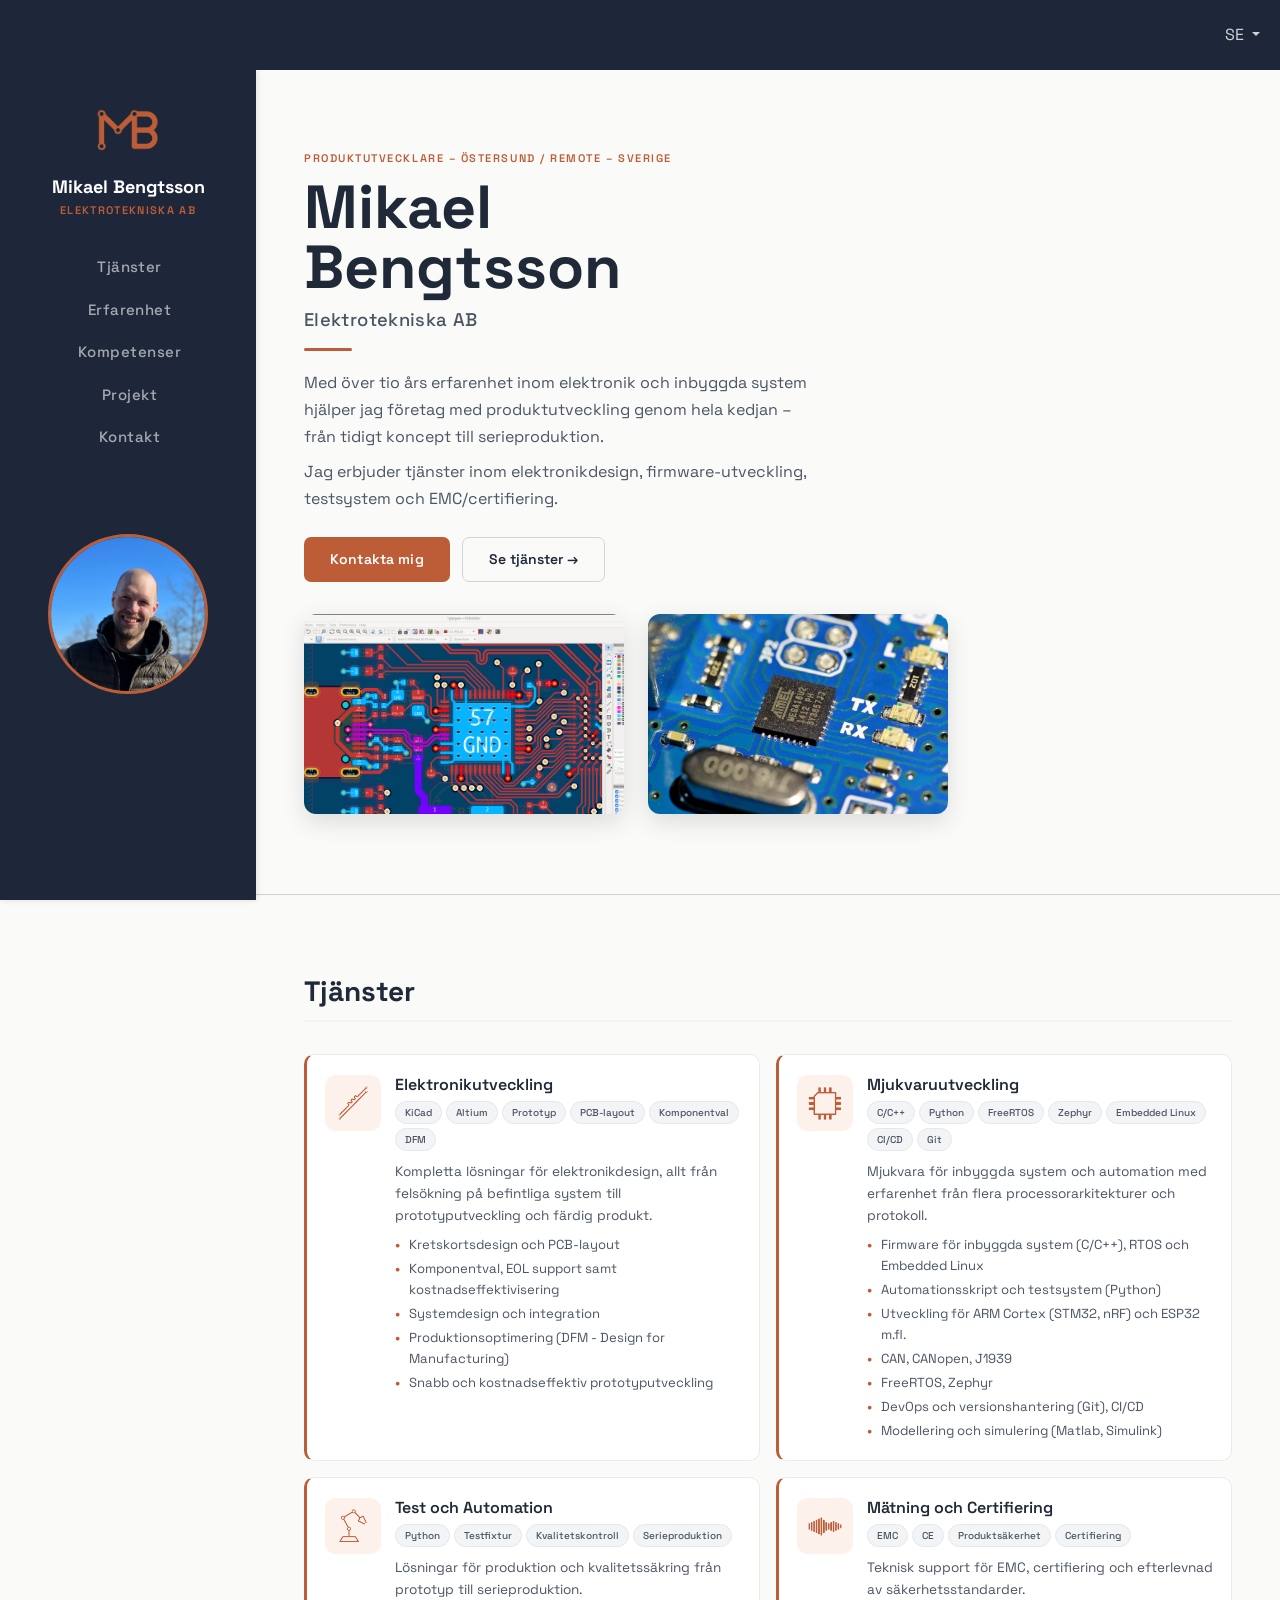
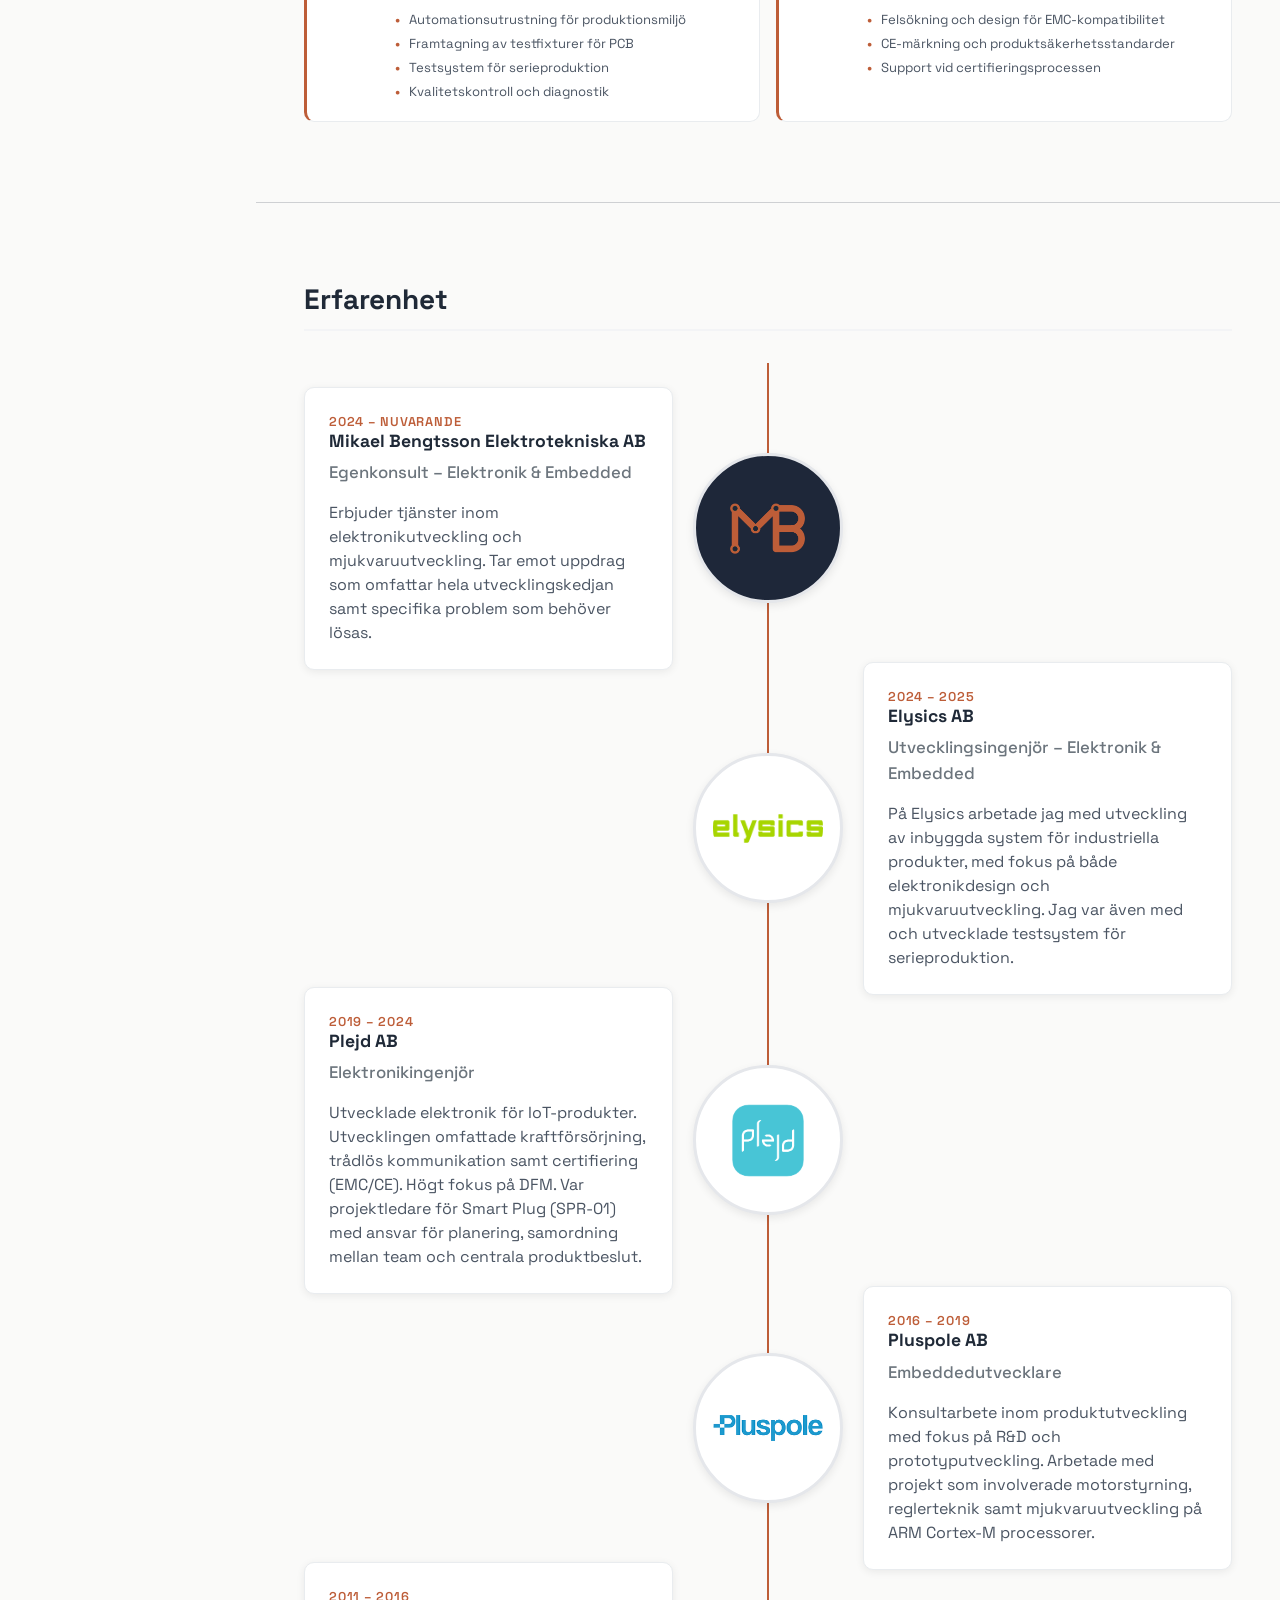
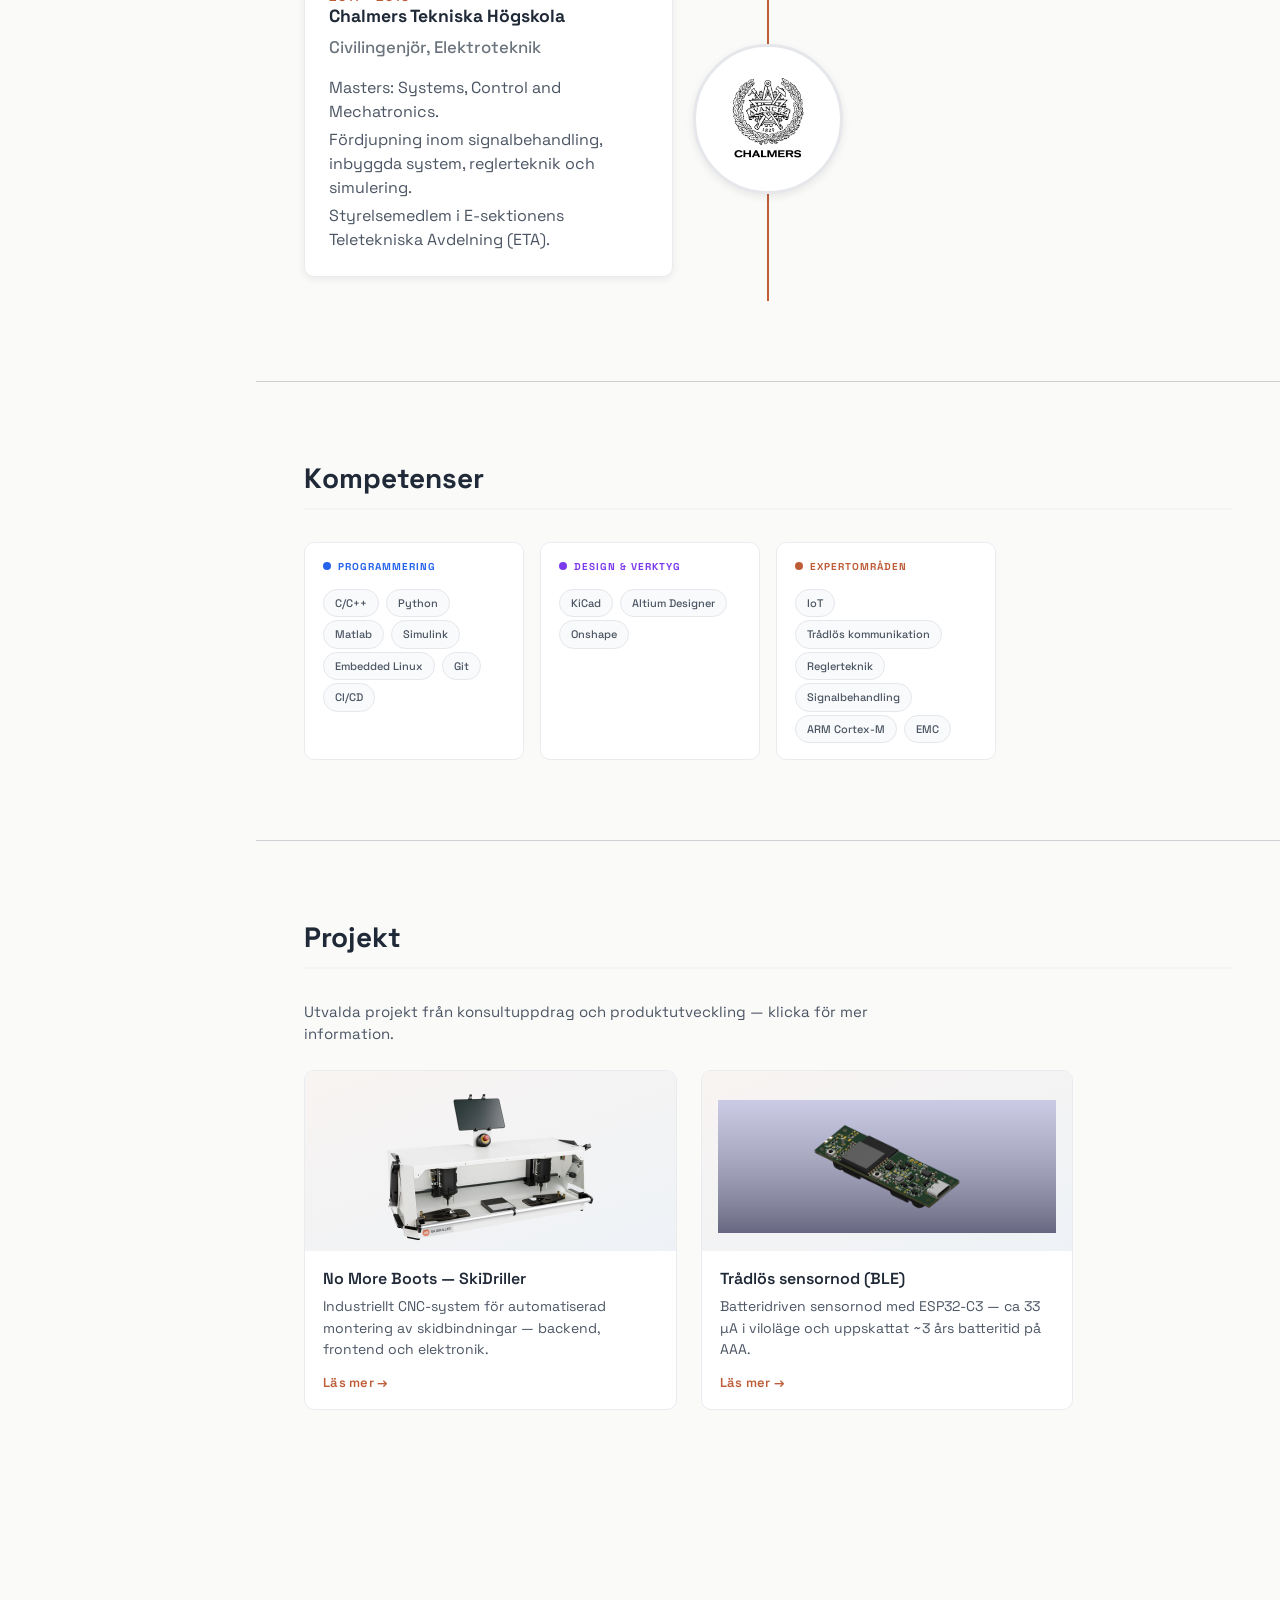
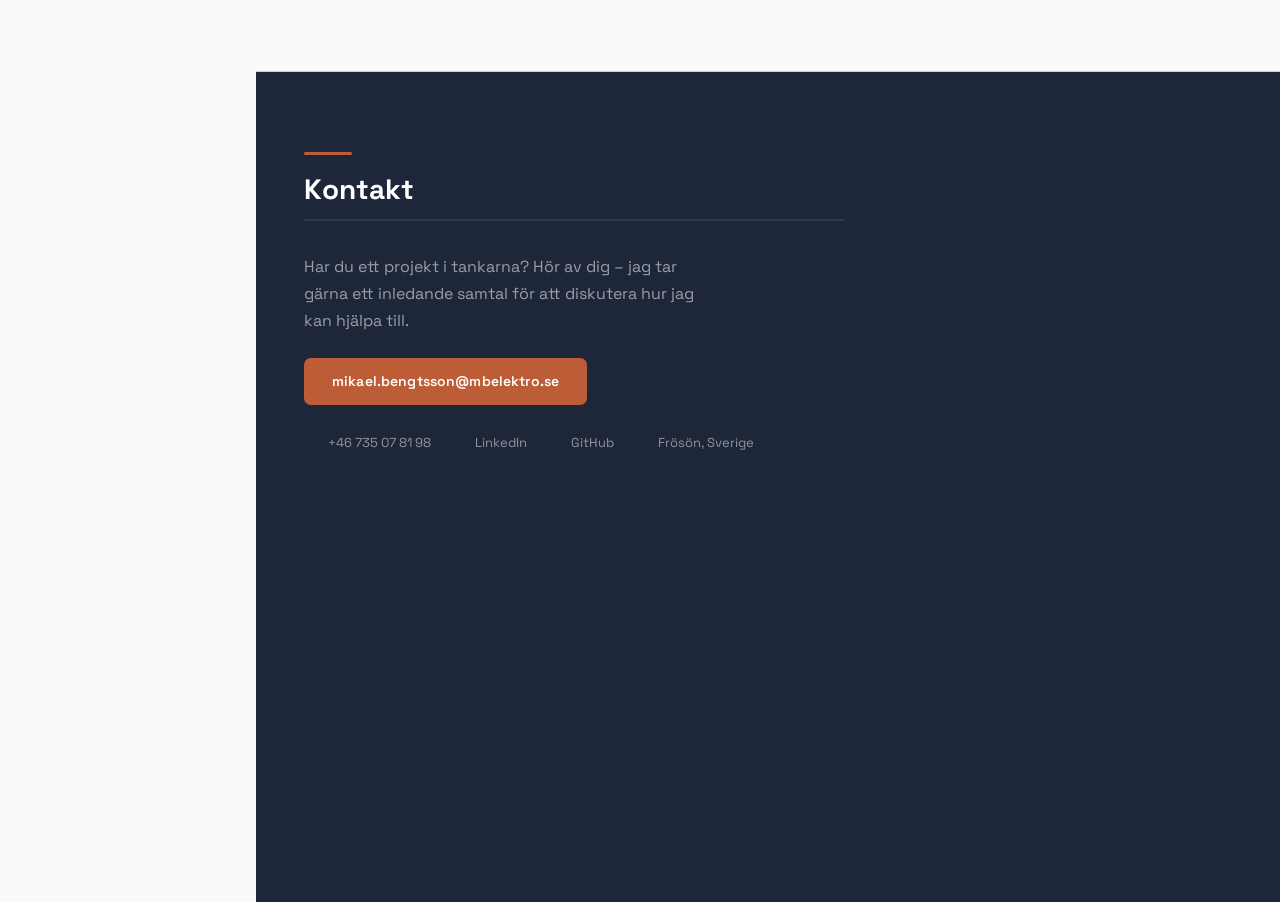
==== commit 0ff9796d: "fix contact and project views" ====
--- a/index.html
+++ b/index.html
@@ -650,6 +650,13 @@
     /* scroll offset for fixed nav */
     section.resume-section { scroll-margin-top: 70px; }
 
+    /* fill viewport so anchor scroll doesn't reveal the next section */
+    #interests.resume-section,
+    #contact.resume-section {
+      min-height: calc(100vh - 70px);
+      align-items: flex-start;
+    }
+
     /* ═══════════════════════════════════════
        MOBILE
     ═══════════════════════════════════════ */
@@ -657,6 +664,9 @@
       h1.hero-name { font-size: 2.4rem !important; }
       #topNav { min-height: 65px !important; }
       .container-fluid.p-0 { margin-top: 65px !important; }
+      section.resume-section { scroll-margin-top: 65px; }
+      #interests.resume-section,
+      #contact.resume-section { min-height: calc(100vh - 65px); }
     }
     @media (max-width: 480px) {
       h1.hero-name { font-size: 2rem !important; }
@@ -673,6 +683,9 @@
     @media (max-width: 575px) {
       #topNav { min-height: 78px !important; padding-top: 0.4rem !important; padding-bottom: 0.4rem !important; }
       .container-fluid.p-0 { margin-top: 78px !important; }
+      section.resume-section { scroll-margin-top: 78px; }
+      #interests.resume-section,
+      #contact.resume-section { min-height: calc(100vh - 78px); }
       .navbar-brand { flex-direction: column; align-items: flex-start !important; }
       .navbar-brand .me-3 { margin-right: 0 !important; margin-bottom: 2px; }
       .company-name-line { font-size: 0.78rem !important; white-space: normal !important; line-height: 1.15; max-width: 60vw; }
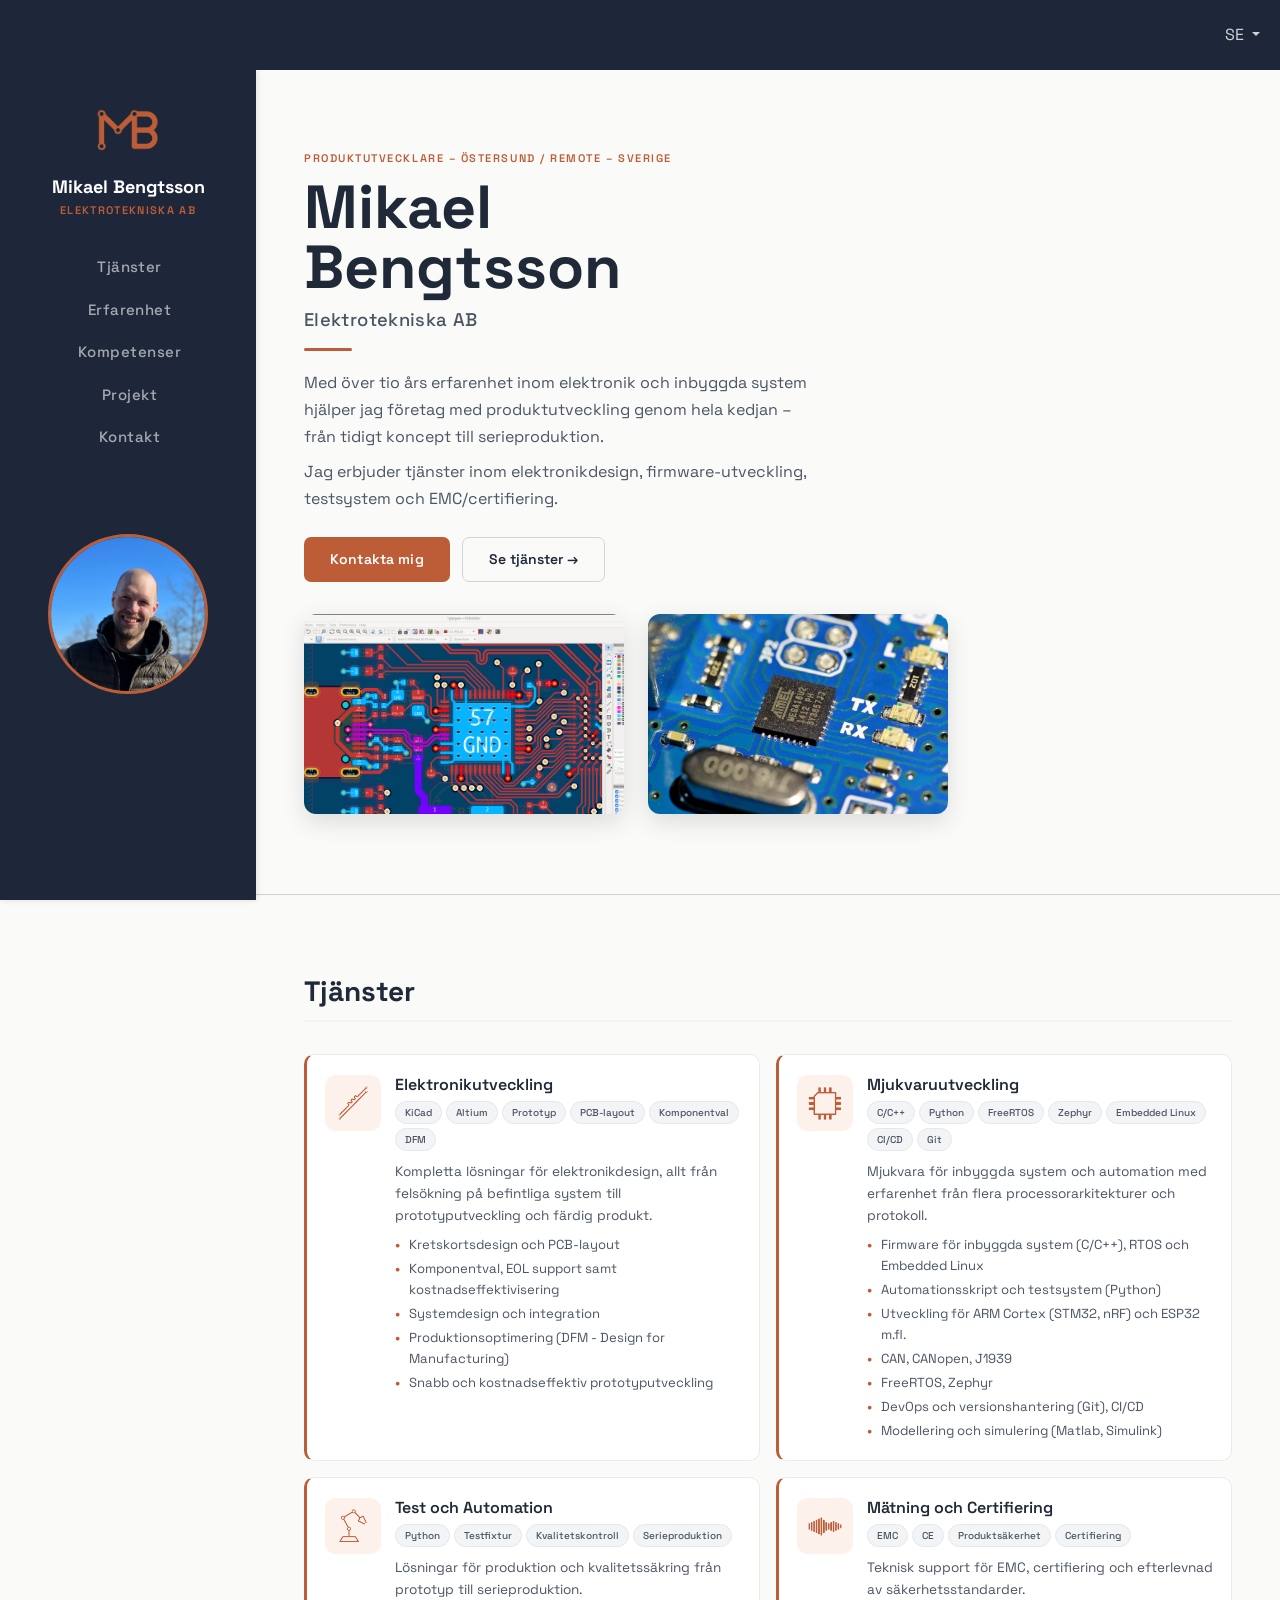
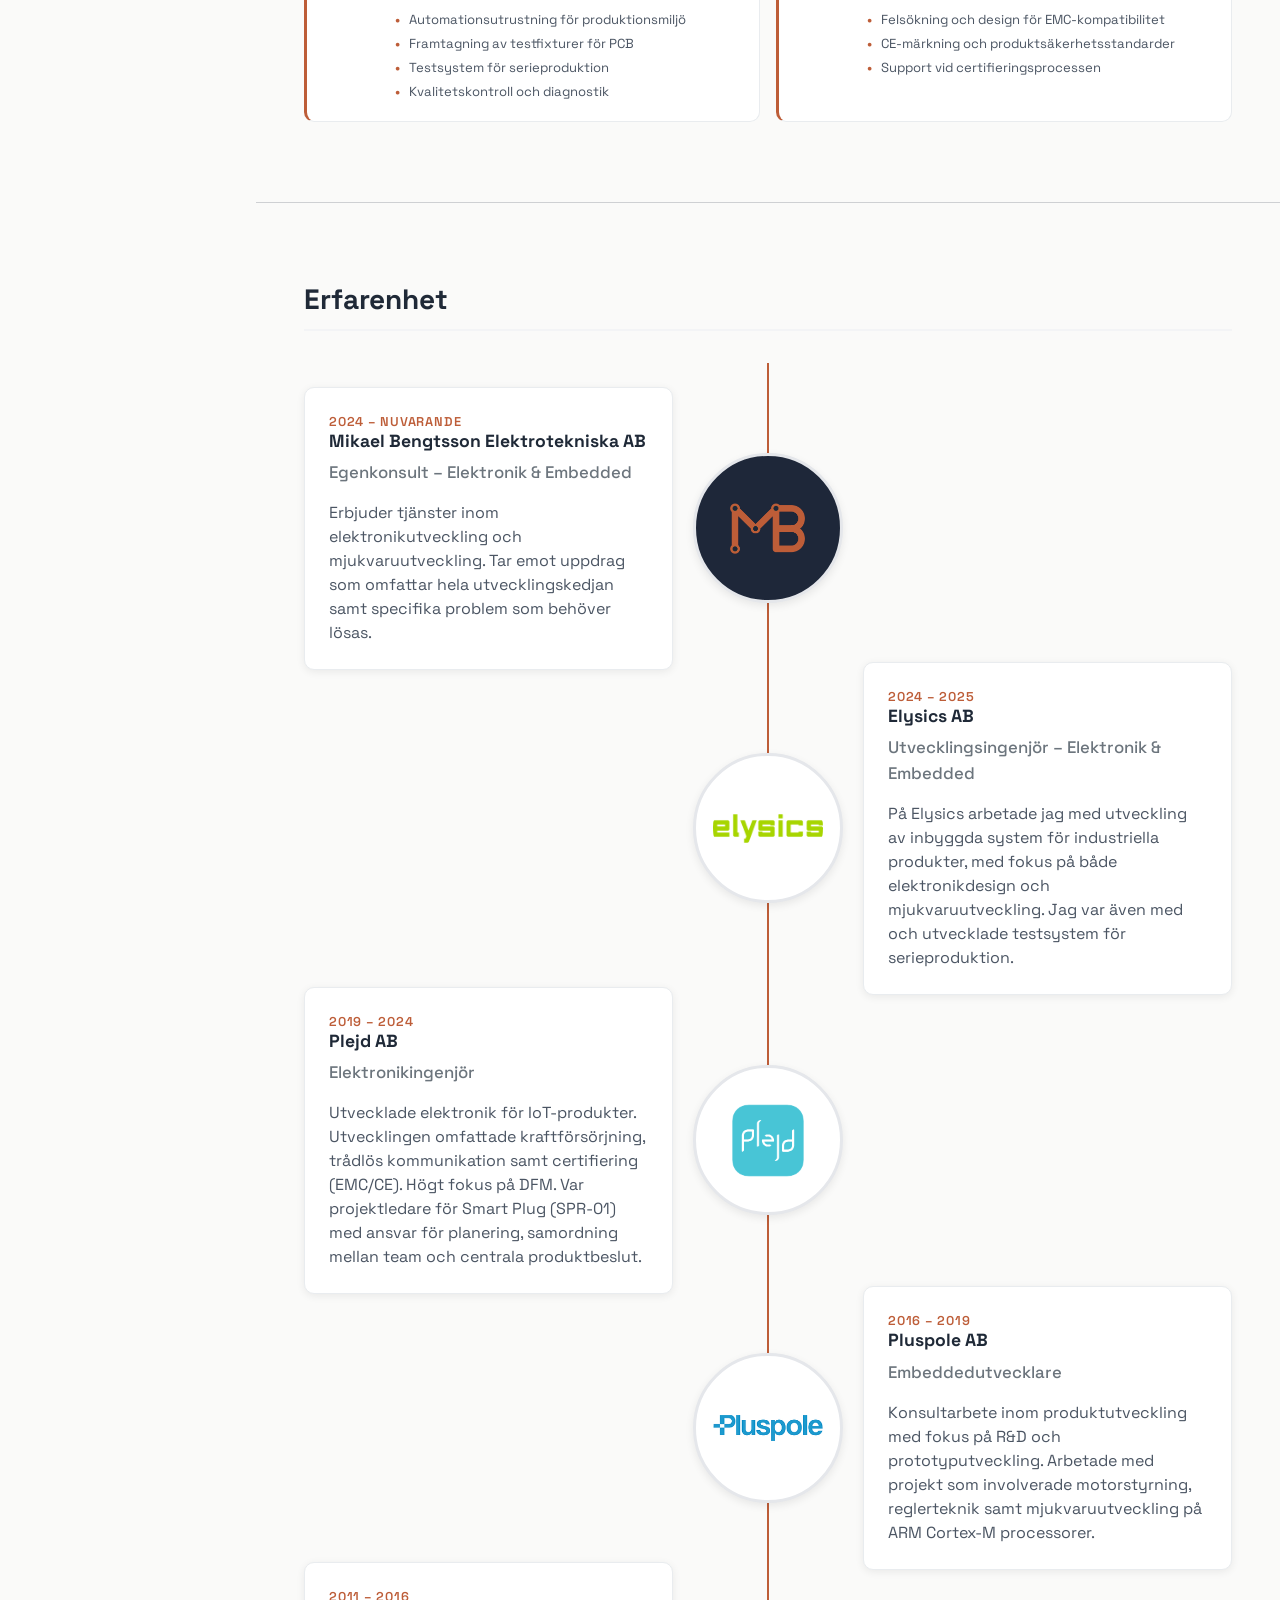
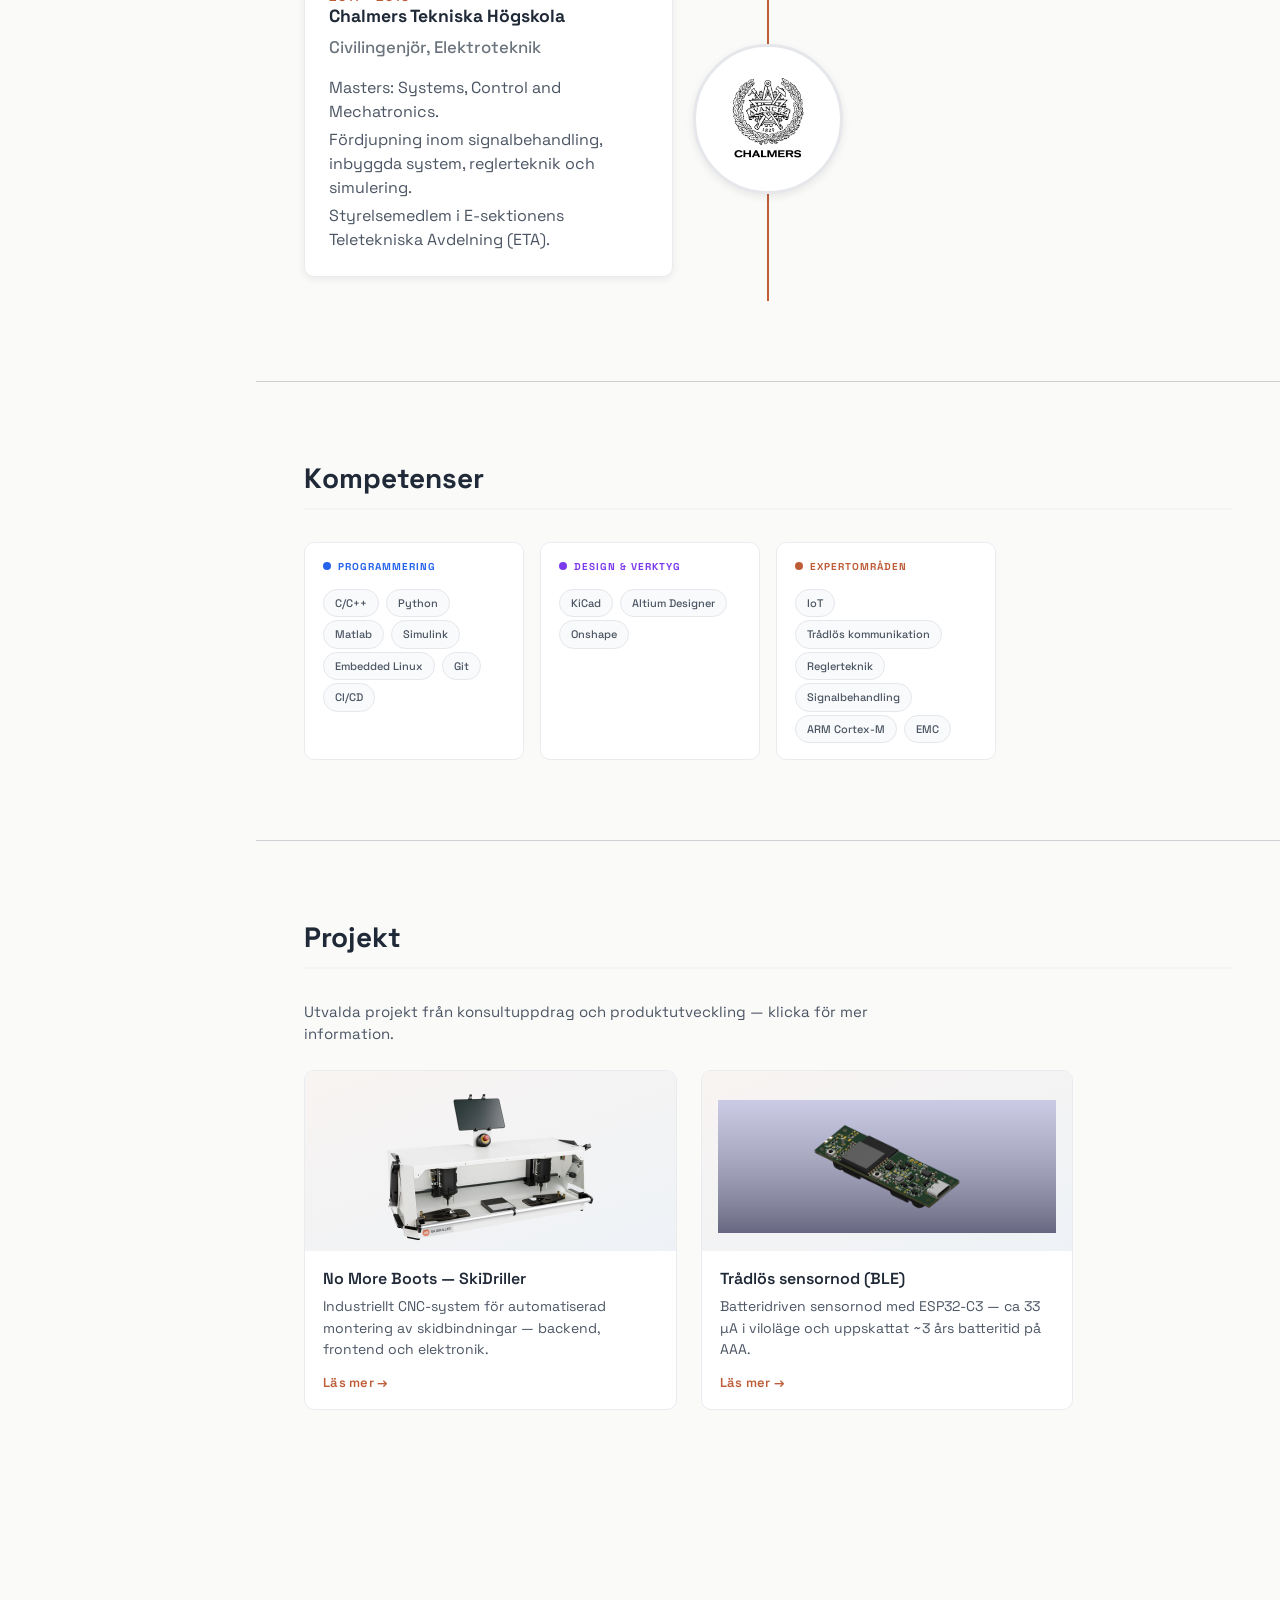
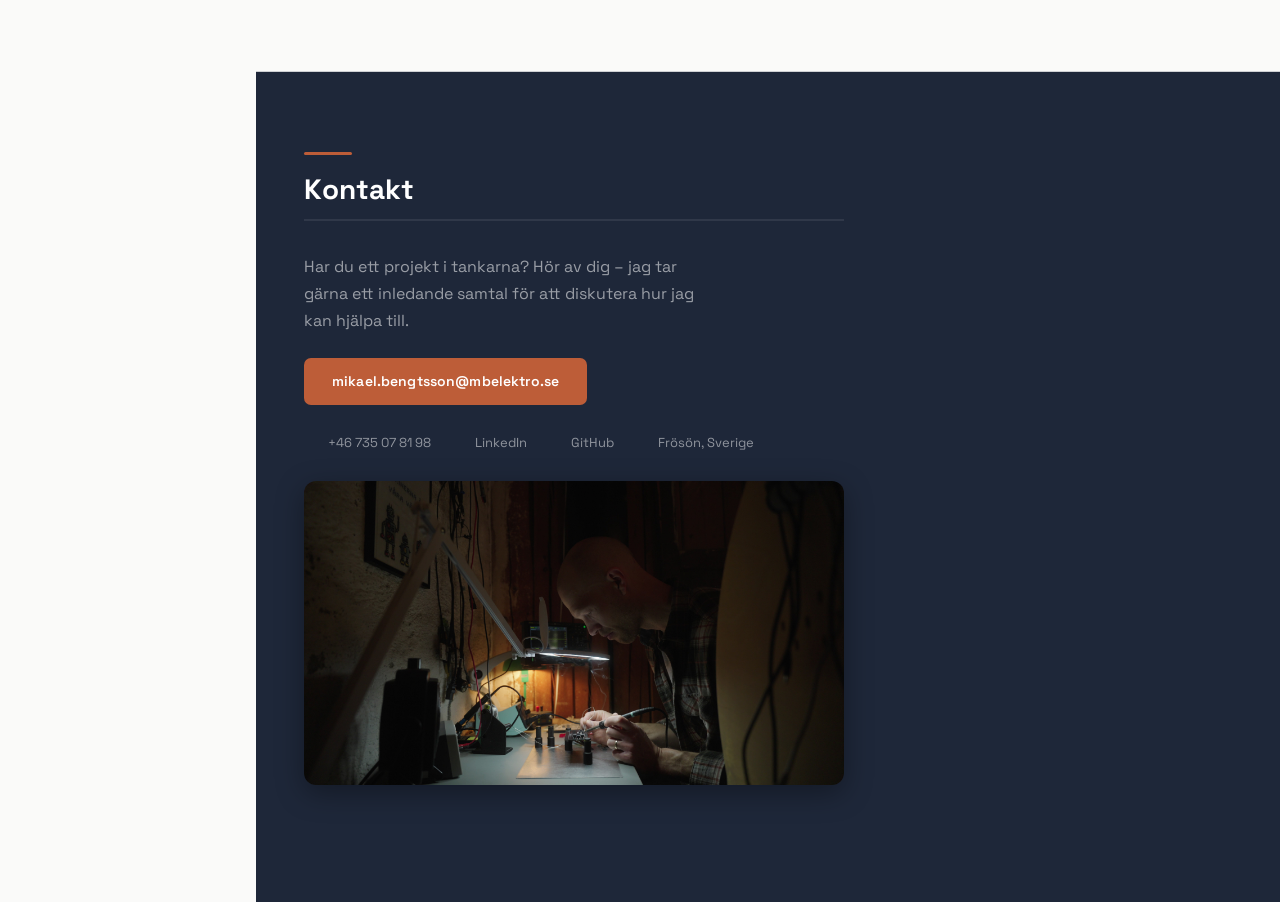
==== commit f32fedc4: "add picture solder" ====
--- a/index.html
+++ b/index.html
@@ -546,7 +546,30 @@
     #contact.resume-section {
       background: #1e2739 !important;
     }
-    .contact-dark-inner { max-width: 540px; }
+    .contact-layout {
+      display: flex;
+      flex-direction: column;
+      gap: 28px;
+      width: 100%;
+      max-width: 1100px;
+    }
+    .contact-dark-inner { max-width: 540px; flex: 1 1 auto; min-width: 0; }
+    .contact-photo-wrap {
+      flex: 0 0 auto;
+      width: 100%;
+      max-width: 320px;
+    }
+    .contact-photo {
+      display: block;
+      width: 100%;
+      height: auto;
+      border-radius: 12px;
+      object-fit: cover;
+      box-shadow: 0 8px 28px rgba(0, 0, 0, 0.35);
+    }
+    @media (min-width: 768px) {
+      .contact-photo-wrap { max-width: 540px; }
+    }
     .contact-rule {
       width: 48px; height: 3px;
       background: #bd5d38;
@@ -1105,6 +1128,7 @@
     <!-- CONTACT -->
     <section class="resume-section" id="contact">
       <div class="resume-section-content">
+        <div class="contact-layout">
         <div class="contact-dark-inner">
           <div class="contact-rule"></div>
           <h2 class="mb-5" data-lang-sv="Kontakt" data-lang-en="Contact">Kontakt</h2>
@@ -1130,6 +1154,10 @@
               <i class="fas fa-map-marker-alt"></i> Frösön, Sverige
             </span>
           </div>
+        </div>
+        <figure class="contact-photo-wrap">
+          <img src="assets/img/me_solder.jpg" alt="Mikael Bengtsson soldering" class="contact-photo" width="640" height="360" loading="lazy" />
+        </figure>
         </div>
       </div>
     </section>
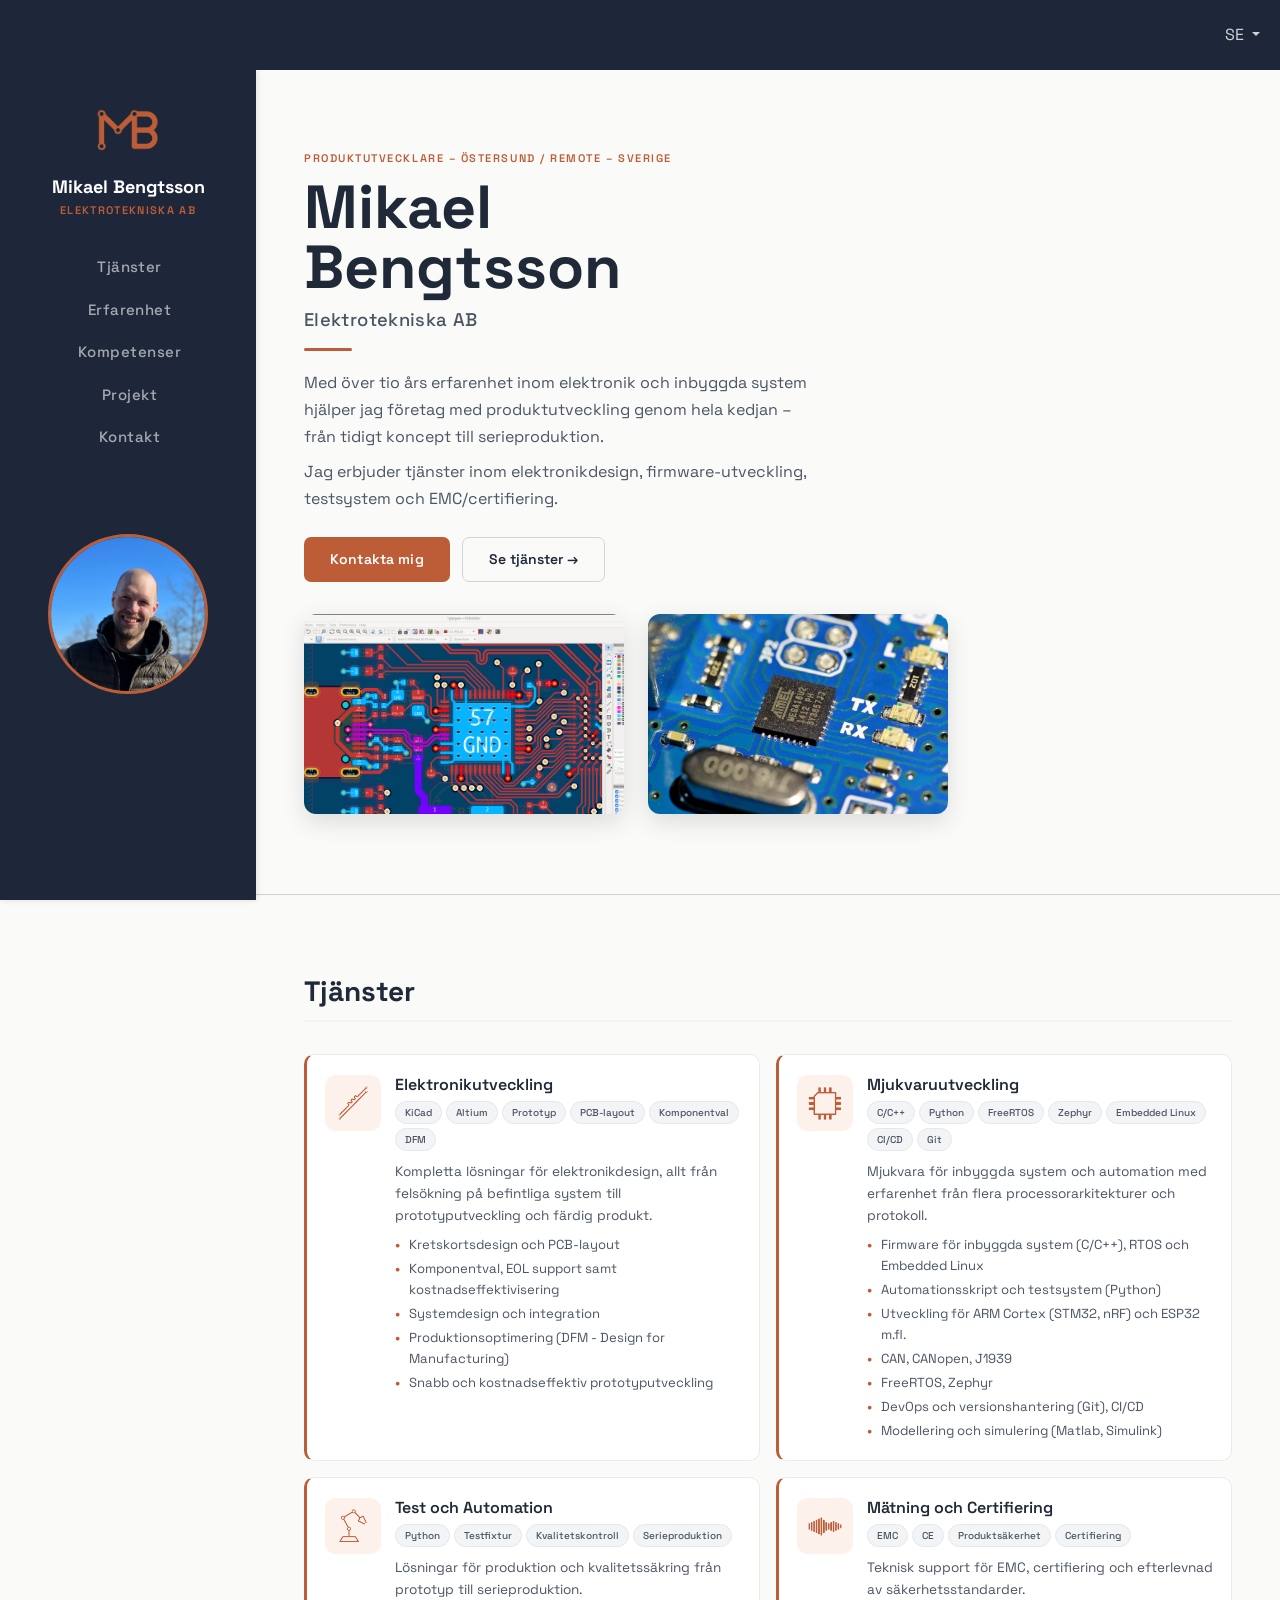
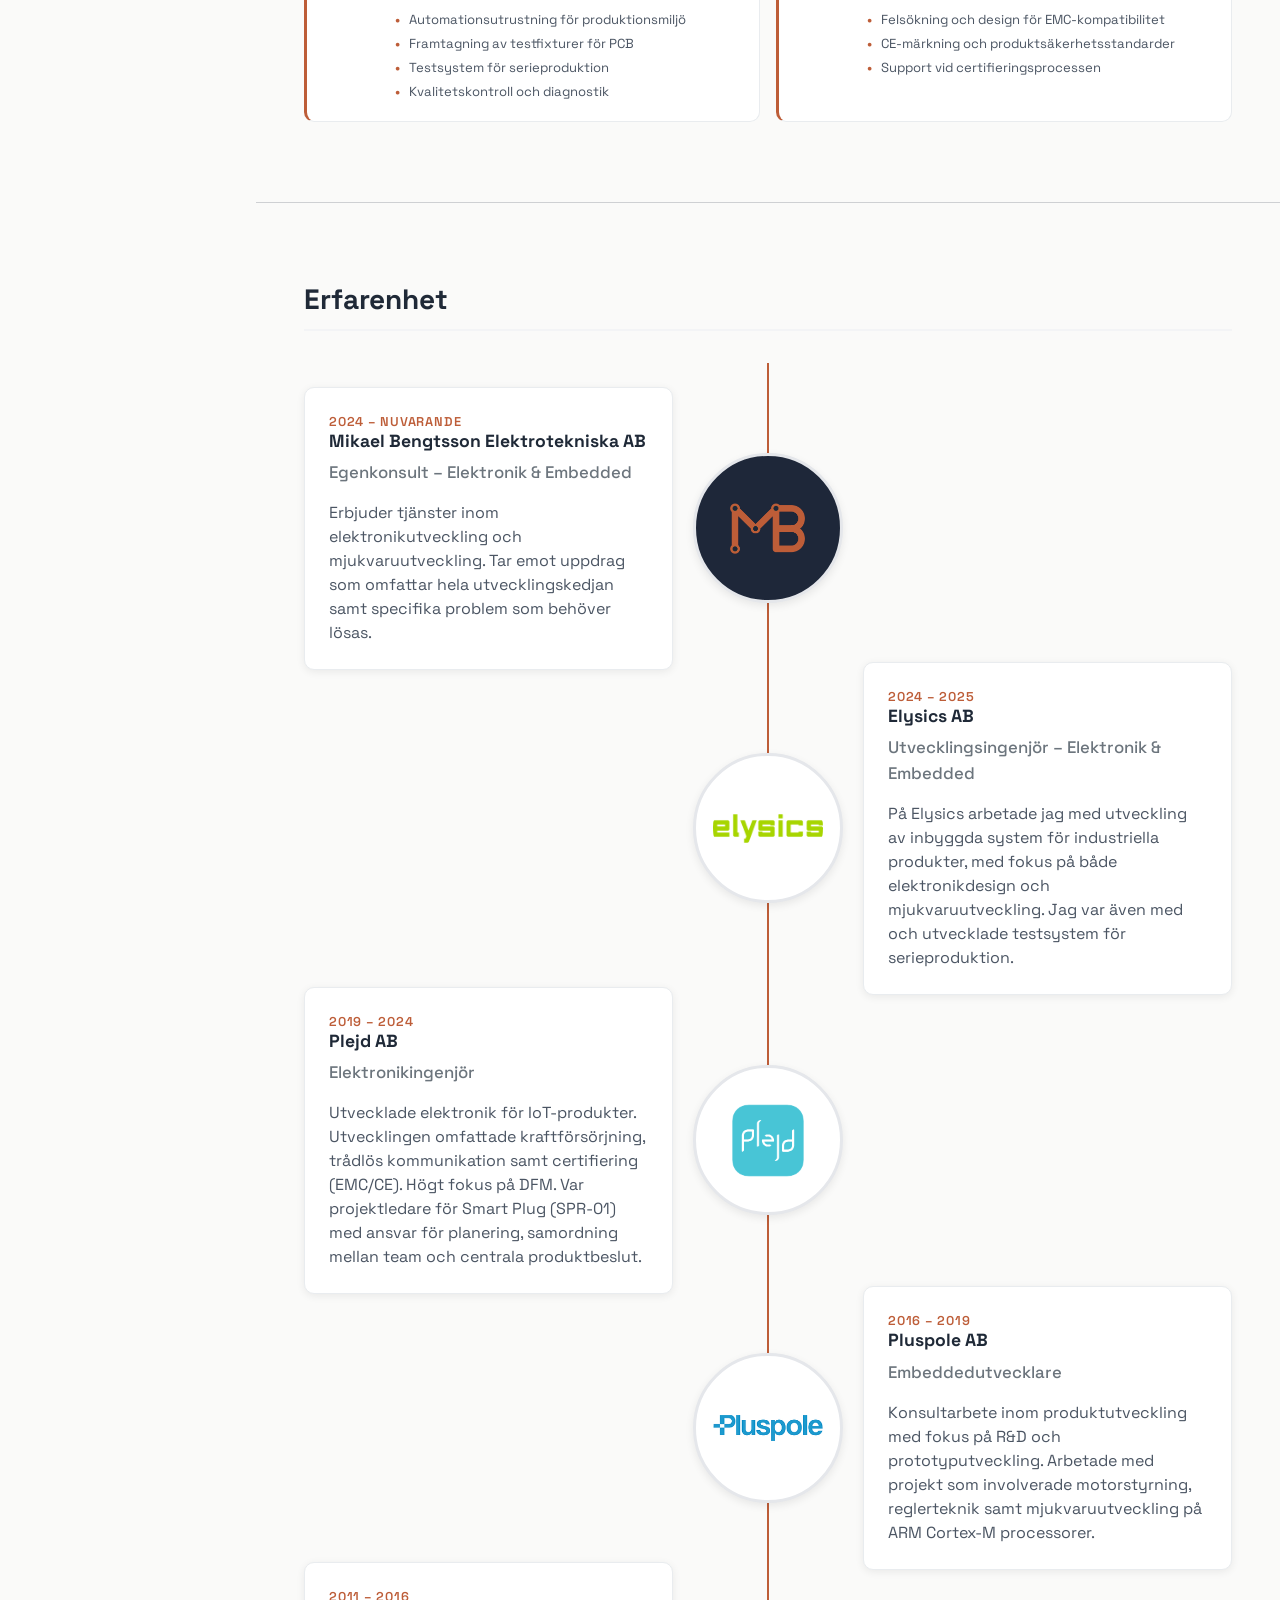
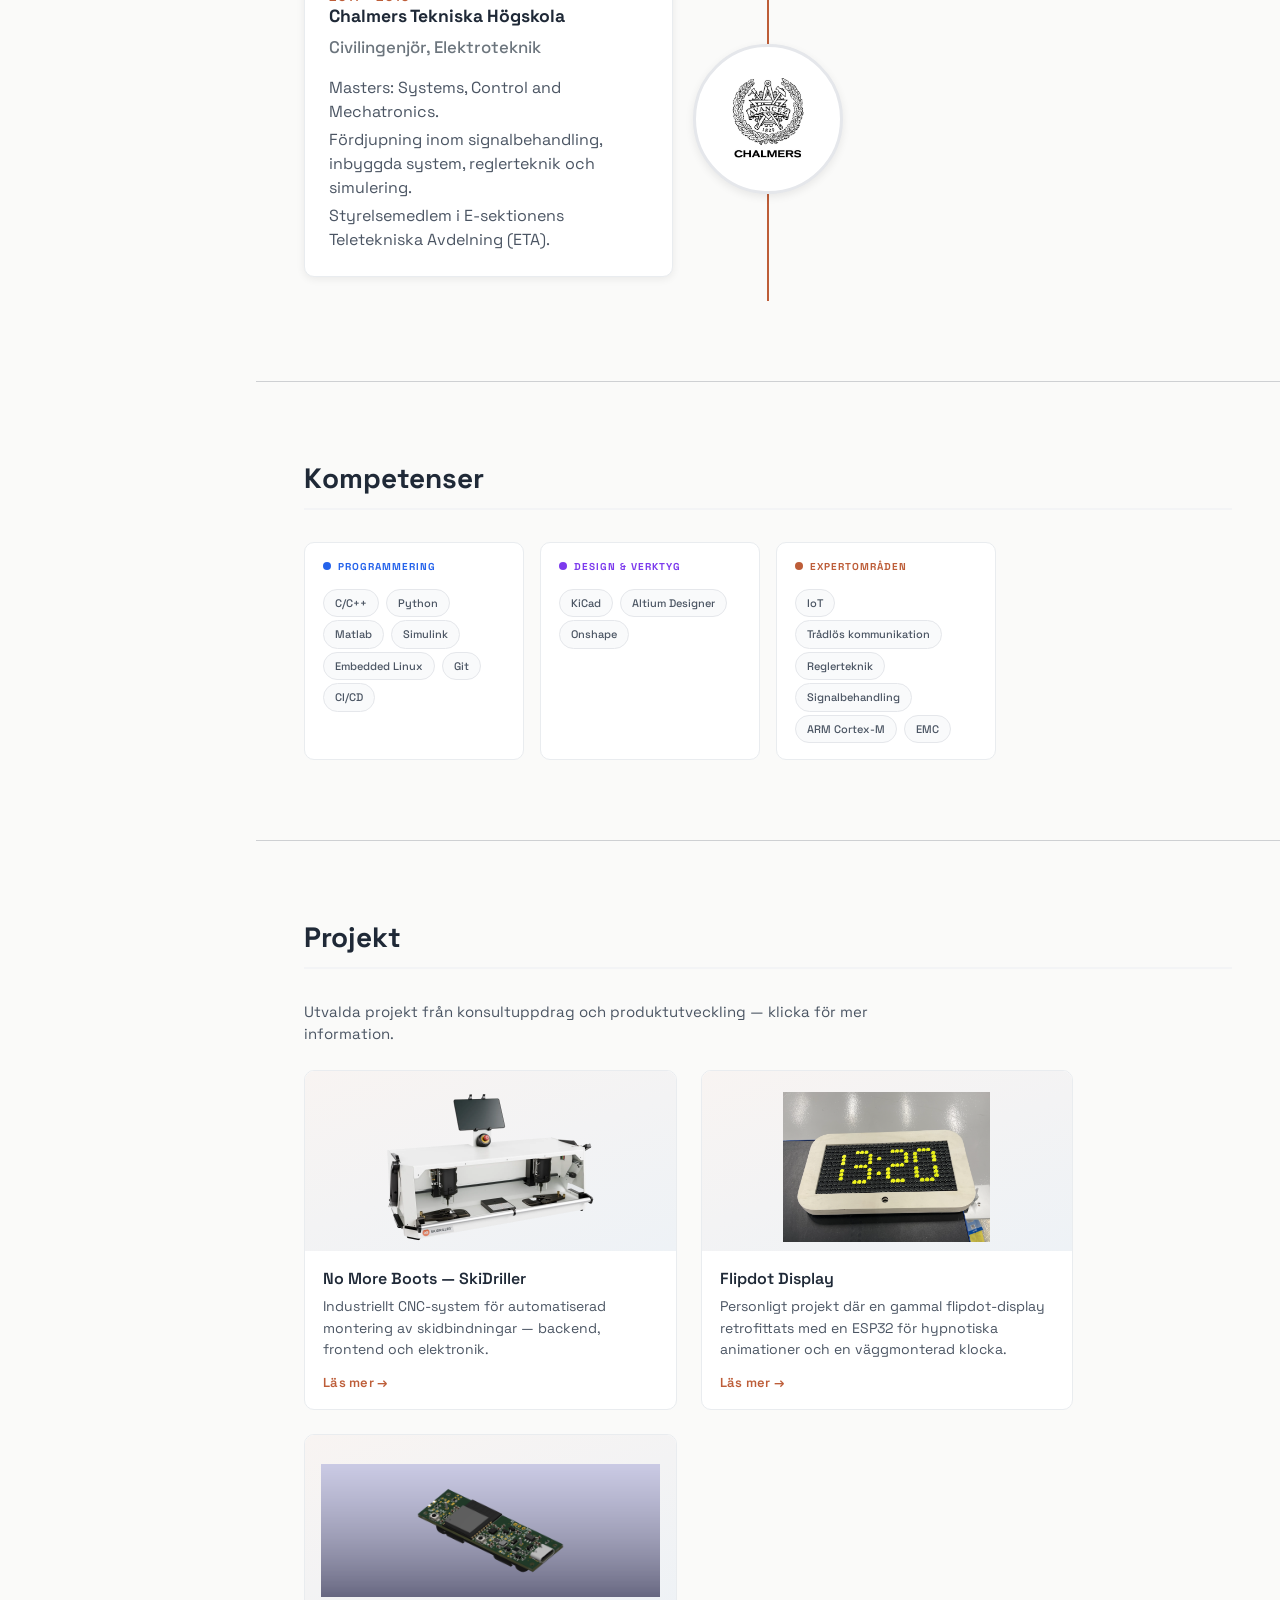
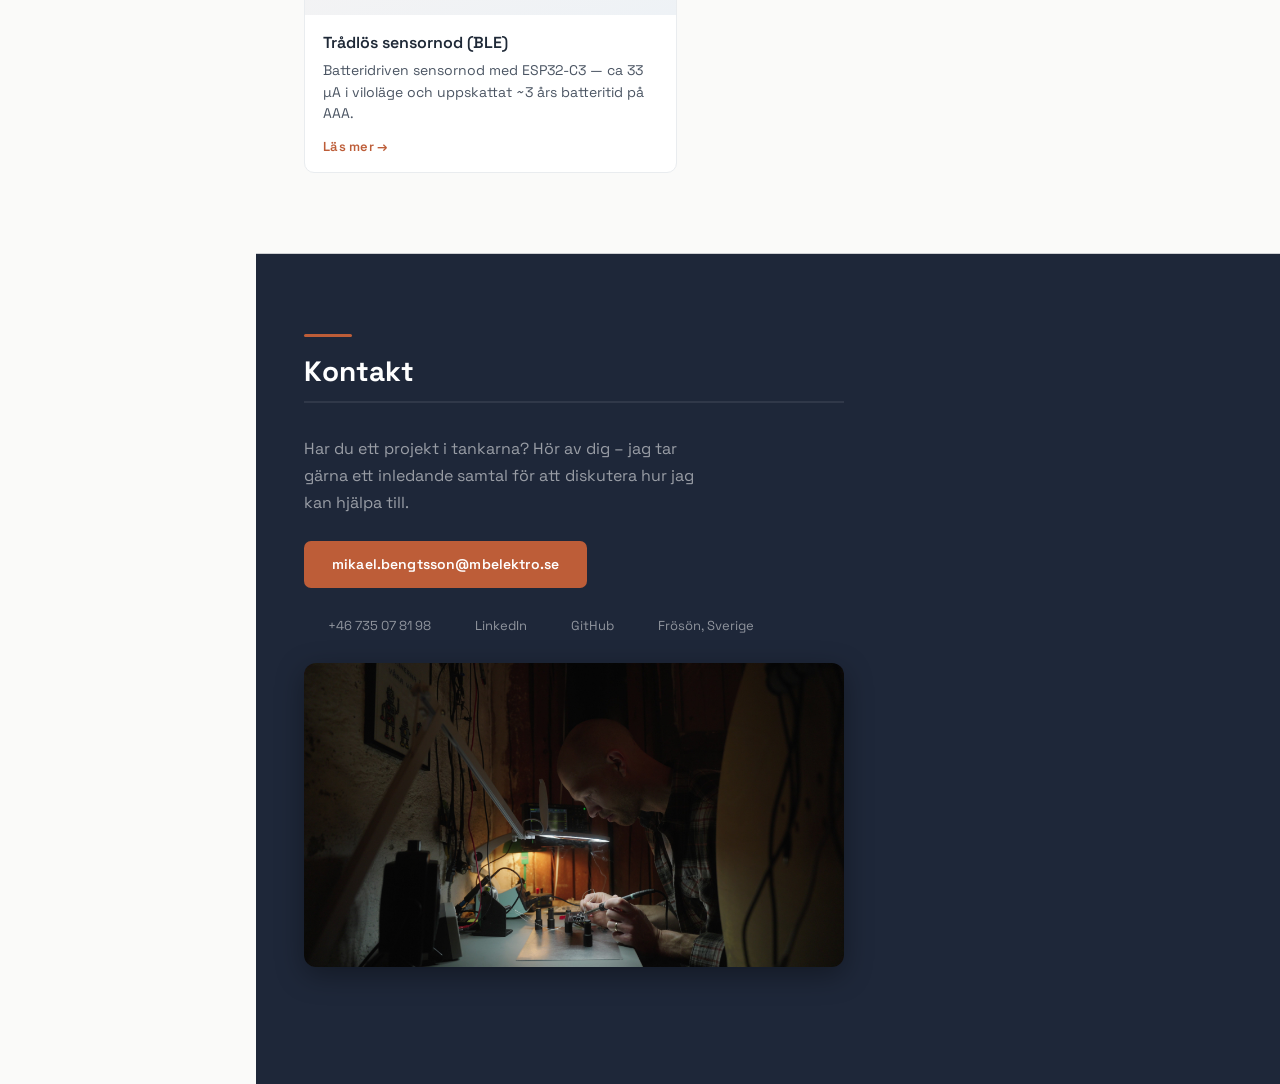
==== commit 8e1c0b23: "add flipdot project and some intro text" ====
--- a/index.html
+++ b/index.html
@@ -1101,6 +1101,26 @@
             </a>
           </div>
           <div class="col-sm-6 col-lg-5">
+            <a href="projects/flip-dot.html" class="project-card">
+              <div class="project-card-image">
+                <img src="assets/img/projects/flip-dot/flip_frame_2.png" alt="Flip-dot">
+              </div>
+              <div class="project-card-body">
+                <h3 class="project-card-title"
+                    data-lang-sv="Flipdot Display"
+                    data-lang-en="Flipdot Display">Flipdot Display</h3>
+                <p class="project-card-teaser"
+                   data-lang-sv="Personligt projekt där en gammal flipdot-display retrofittats med en ESP32 för hypnotiska animationer och en väggmonterad klocka."
+                   data-lang-en="Personal showcase project with an old flipdot display retrofitted with an ESP32, driving mesmerizing animations and a functional wall-mounted clock.">
+                  Personligt projekt där en gammal flipdot-display retrofittats med en ESP32 för hypnotiska animationer och en väggmonterad klocka.
+                </p>
+                <span class="project-card-link"
+                      data-lang-sv="Läs mer →"
+                      data-lang-en="Read more →">Läs mer →</span>
+              </div>
+            </a>
+          </div>
+          <div class="col-sm-6 col-lg-5">
             <a href="projects/bouncy.html" class="project-card">
               <div class="project-card-image">
                 <img src="assets/img/projects/bouncy/EA-0002.png" alt="Trådlös BLE-sensornod EA-0002">
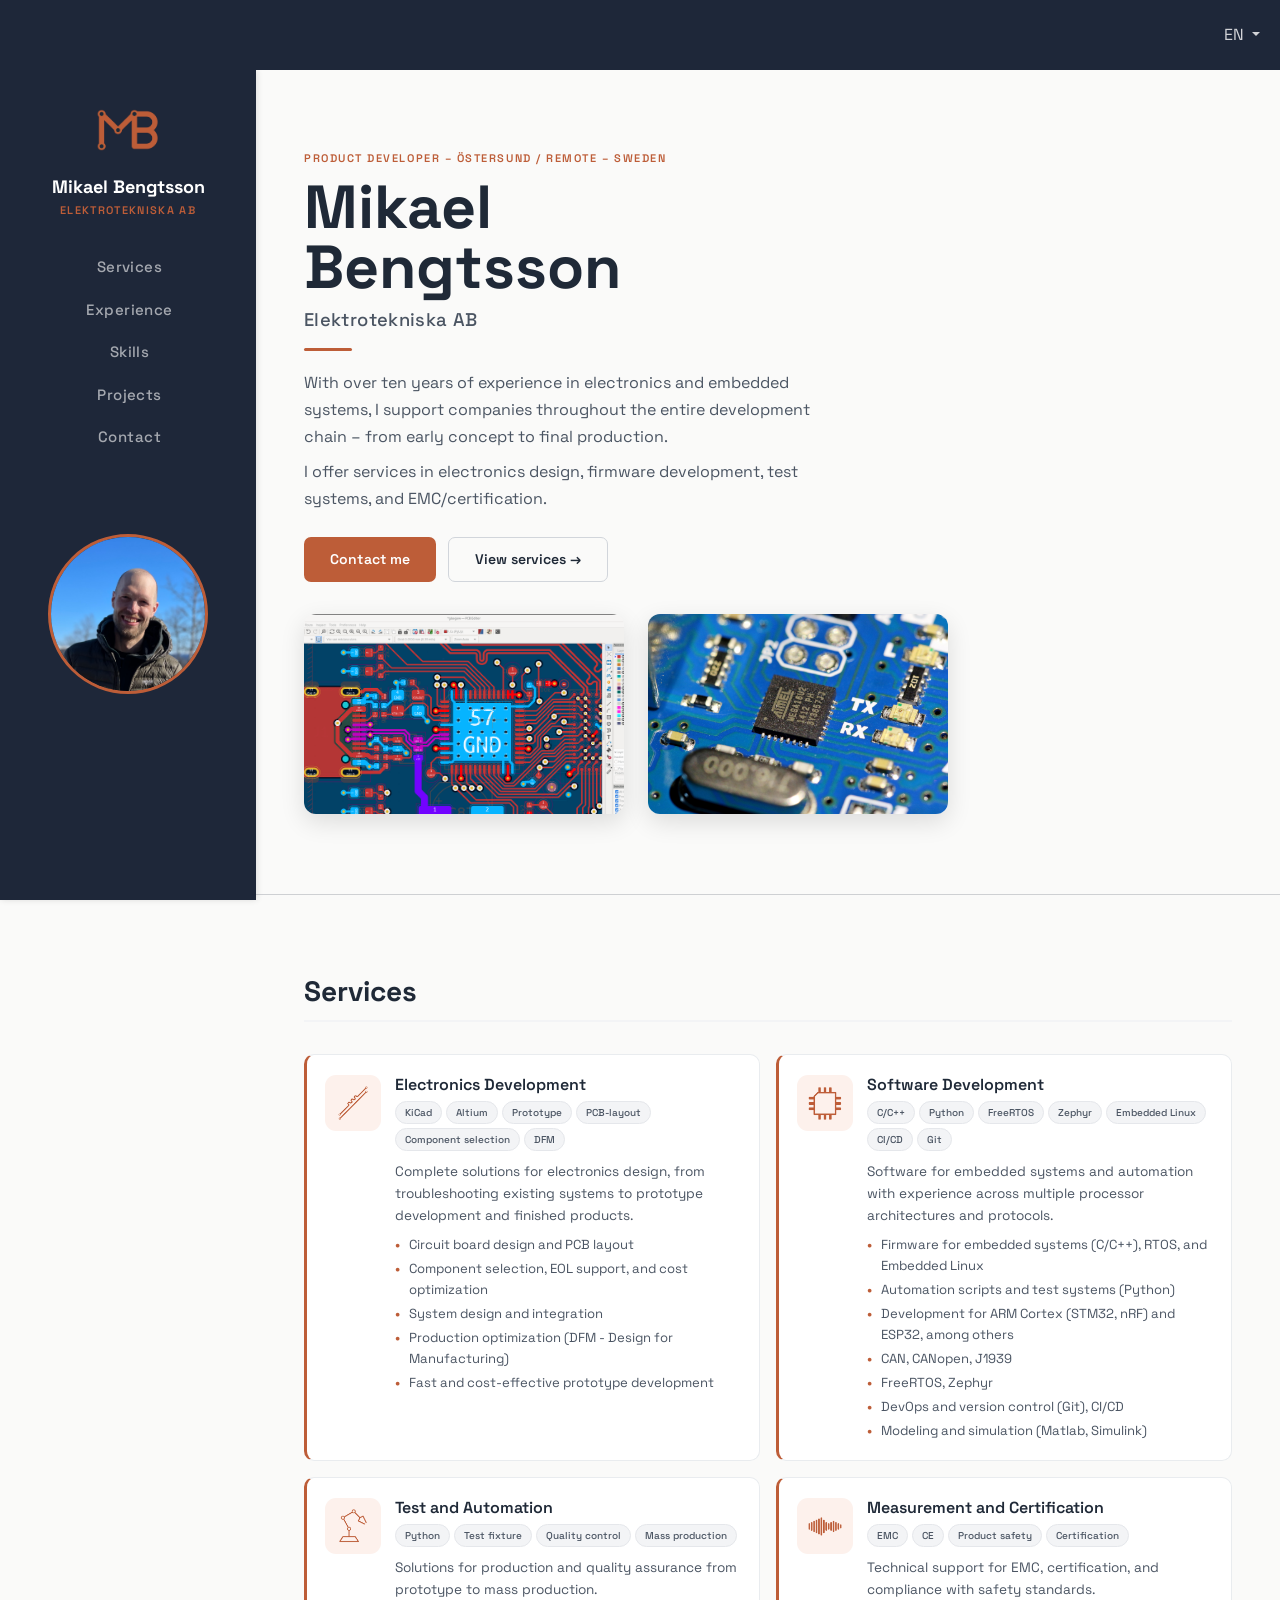
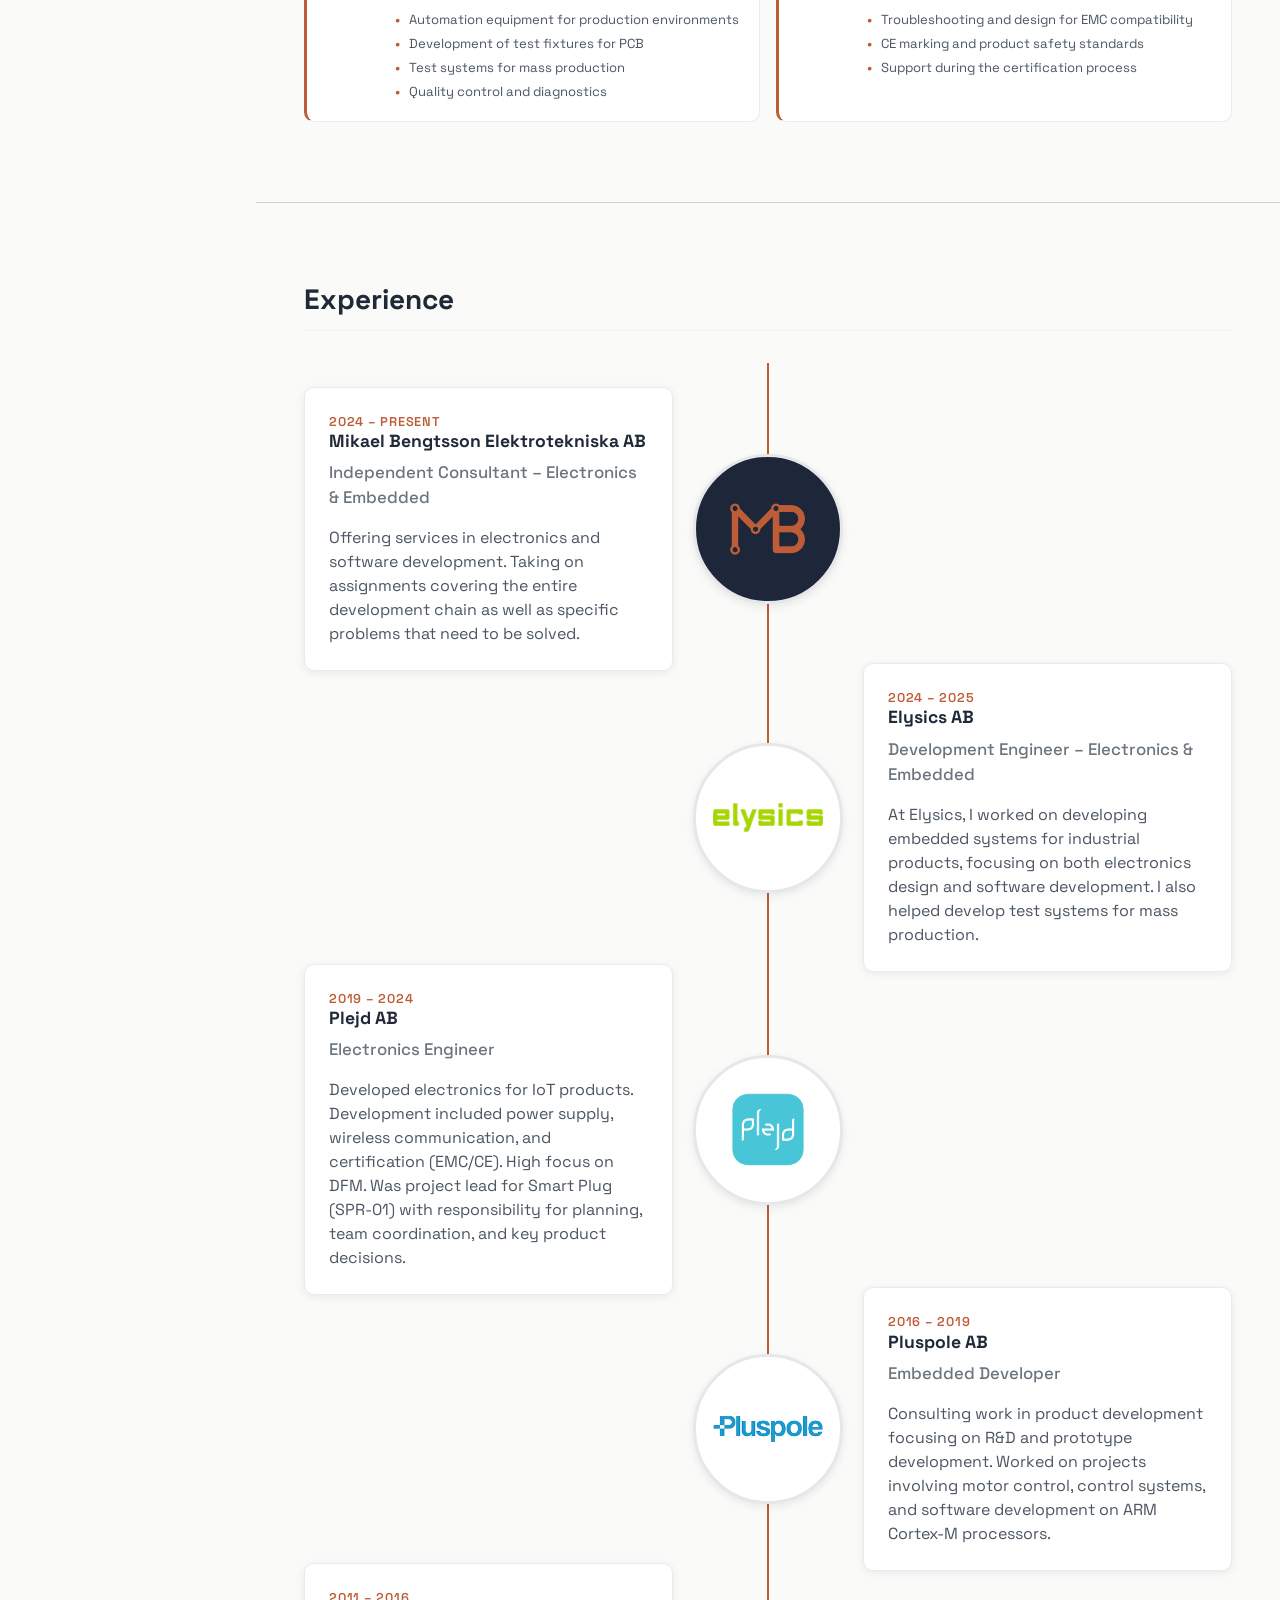
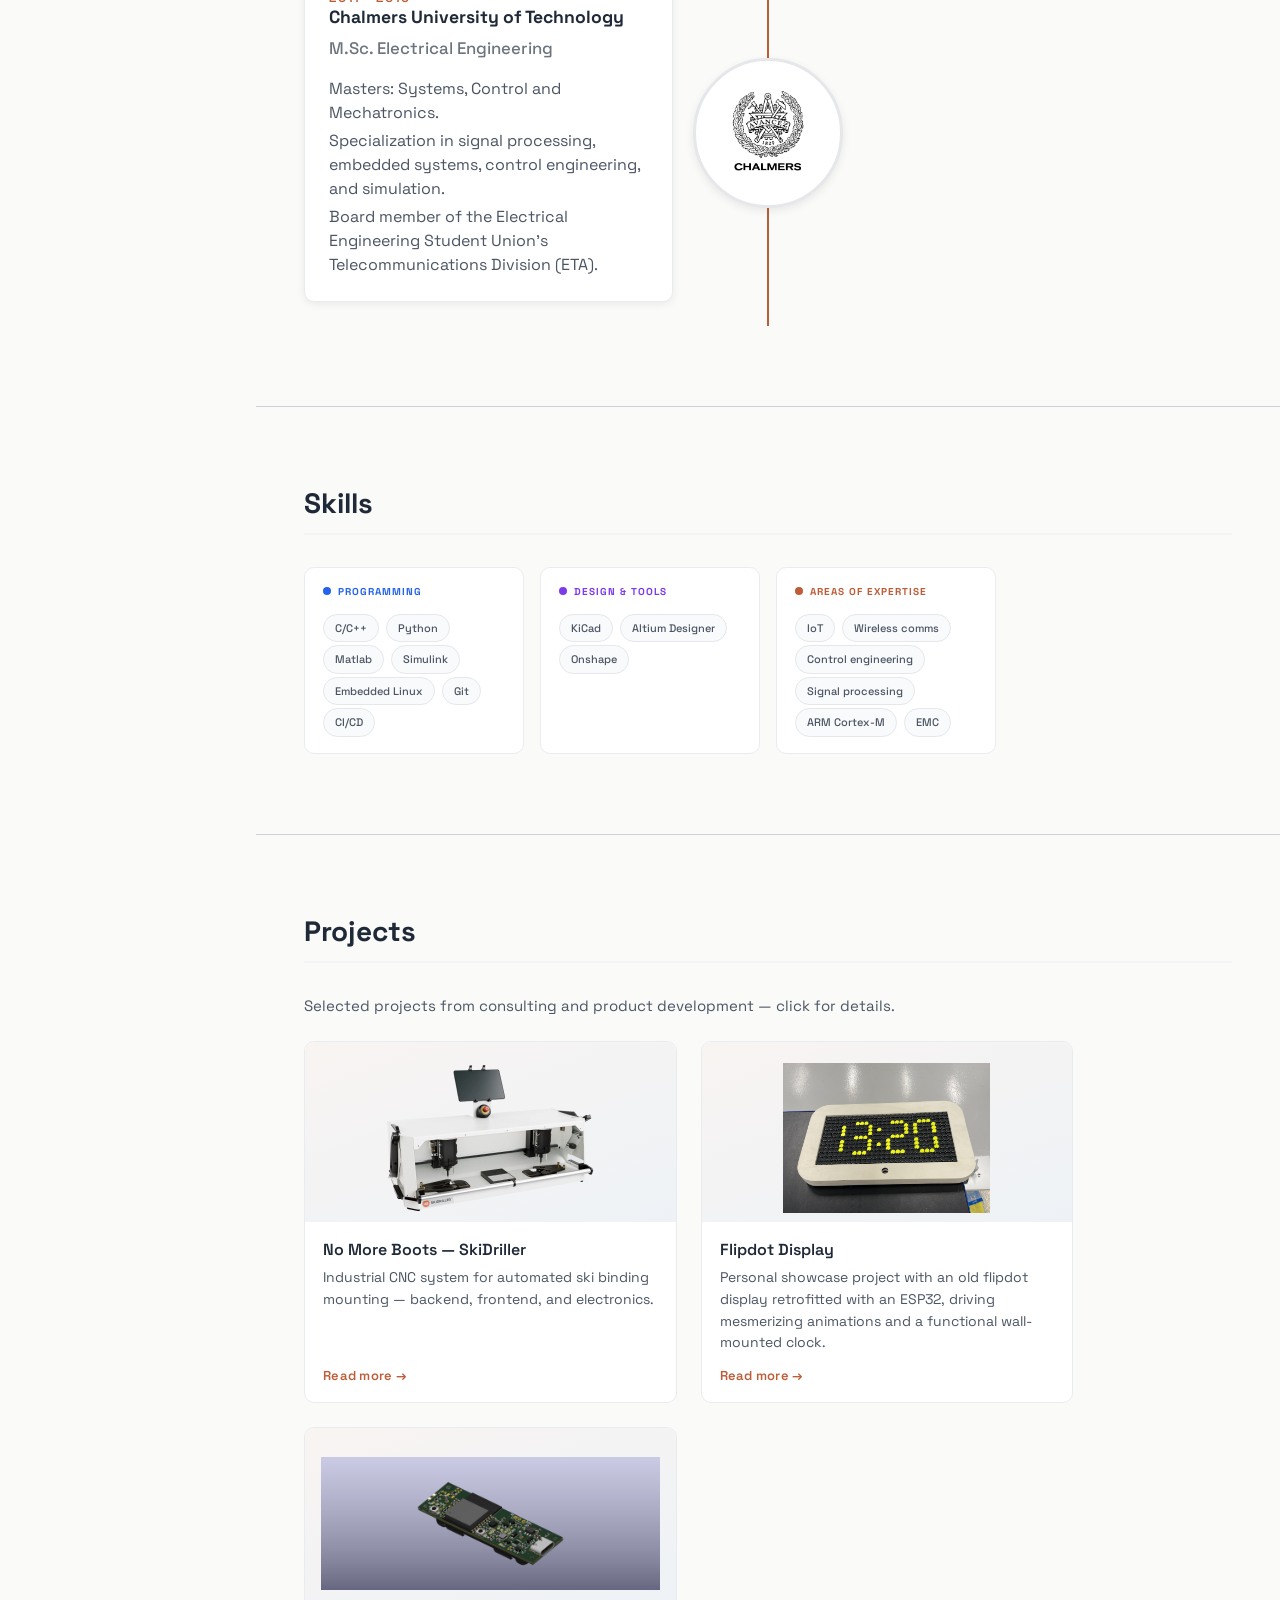
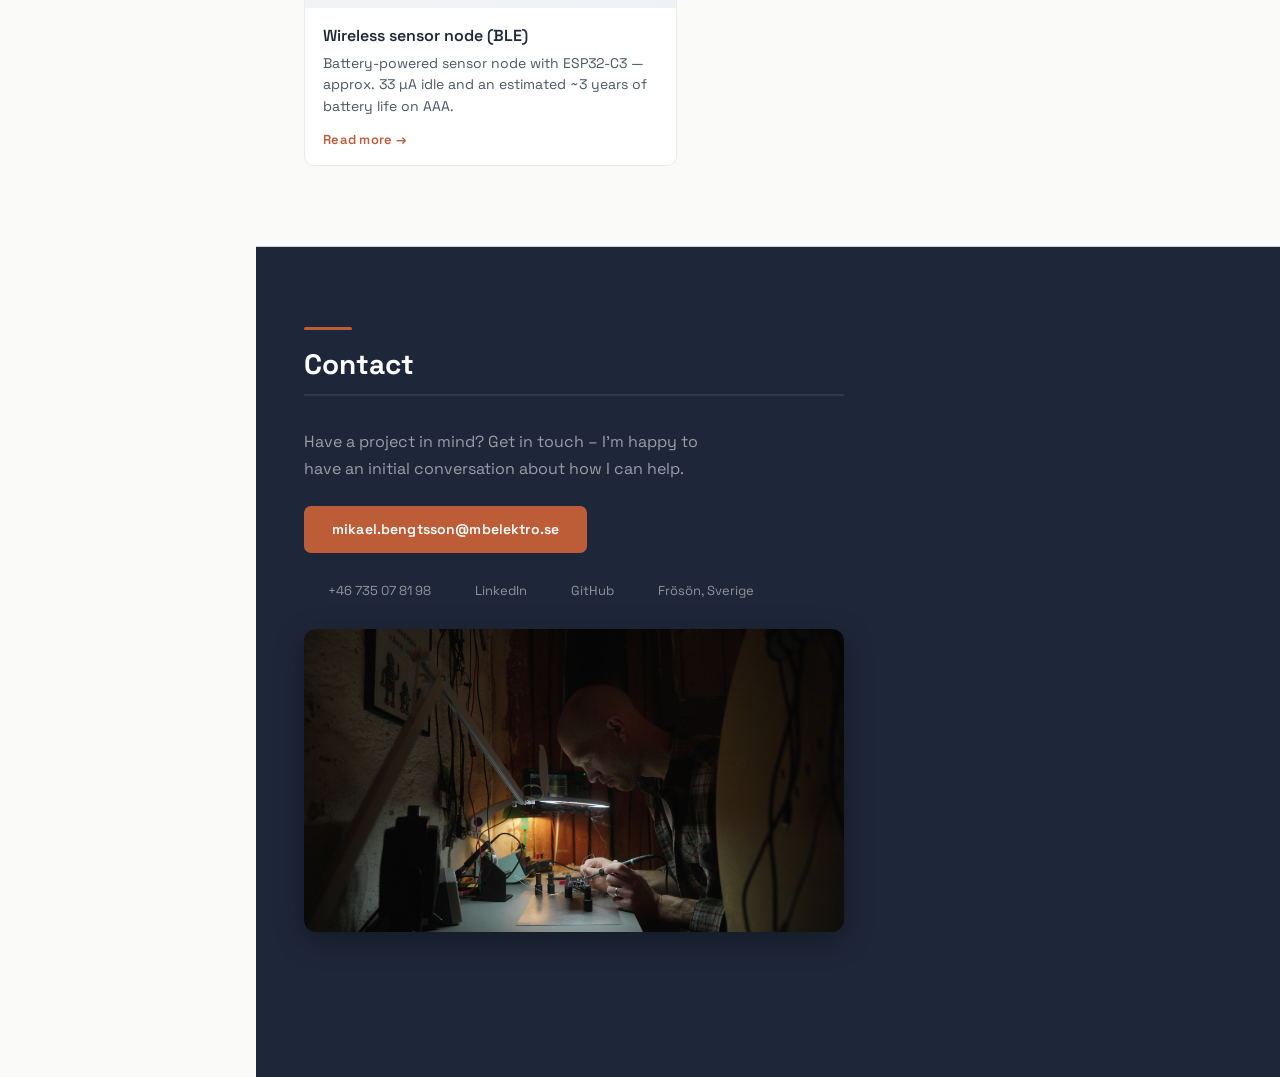
==== commit 25ad46e0: "More work on the text in flipdot project. Changed to english only in project pages" ====
--- a/index.html
+++ b/index.html
@@ -737,7 +737,7 @@
           <li class="nav-item dropdown">
             <a class="nav-link dropdown-toggle" href="#" id="languageDropdown" role="button" data-bs-toggle="dropdown" aria-expanded="false">
               <i class="fas fa-globe me-1"></i>
-              <span id="currentLang">SV</span>
+              <span id="currentLang">EN</span>
             </a>
             <ul class="dropdown-menu dropdown-menu-end" aria-labelledby="languageDropdown">
               <li><a class="dropdown-item" href="#" onclick="setLanguage('en')">
@@ -1089,14 +1089,8 @@
               </div>
               <div class="project-card-body">
                 <h3 class="project-card-title">No More Boots — SkiDriller</h3>
-                <p class="project-card-teaser"
-                   data-lang-sv="Industriellt CNC-system för automatiserad montering av skidbindningar — backend, frontend och elektronik."
-                   data-lang-en="Industrial CNC system for automated ski binding mounting — backend, frontend, and electronics.">
-                  Industriellt CNC-system för automatiserad montering av skidbindningar — backend, frontend och elektronik.
-                </p>
-                <span class="project-card-link"
-                      data-lang-sv="Läs mer →"
-                      data-lang-en="Read more →">Läs mer →</span>
+                <p class="project-card-teaser">Industrial CNC system for automated ski binding mounting — backend, frontend, and electronics.</p>
+                <span class="project-card-link">Read more →</span>
               </div>
             </a>
           </div>
@@ -1106,37 +1100,21 @@
                 <img src="assets/img/projects/flip-dot/flip_frame_2.png" alt="Flip-dot">
               </div>
               <div class="project-card-body">
-                <h3 class="project-card-title"
-                    data-lang-sv="Flipdot Display"
-                    data-lang-en="Flipdot Display">Flipdot Display</h3>
-                <p class="project-card-teaser"
-                   data-lang-sv="Personligt projekt där en gammal flipdot-display retrofittats med en ESP32 för hypnotiska animationer och en väggmonterad klocka."
-                   data-lang-en="Personal showcase project with an old flipdot display retrofitted with an ESP32, driving mesmerizing animations and a functional wall-mounted clock.">
-                  Personligt projekt där en gammal flipdot-display retrofittats med en ESP32 för hypnotiska animationer och en väggmonterad klocka.
-                </p>
-                <span class="project-card-link"
-                      data-lang-sv="Läs mer →"
-                      data-lang-en="Read more →">Läs mer →</span>
+                <h3 class="project-card-title">Flipdot Display</h3>
+                <p class="project-card-teaser">Personal showcase project with an old flipdot display retrofitted with an ESP32, driving mesmerizing animations and a functional wall-mounted clock.</p>
+                <span class="project-card-link">Read more →</span>
               </div>
             </a>
           </div>
           <div class="col-sm-6 col-lg-5">
             <a href="projects/bouncy.html" class="project-card">
               <div class="project-card-image">
-                <img src="assets/img/projects/bouncy/EA-0002.png" alt="Trådlös BLE-sensornod EA-0002">
+                <img src="assets/img/projects/bouncy/EA-0002.png" alt="Wireless BLE sensor node EA-0002">
               </div>
               <div class="project-card-body">
-                <h3 class="project-card-title"
-                    data-lang-sv="Trådlös sensornod (BLE)"
-                    data-lang-en="Wireless sensor node (BLE)">Trådlös sensornod (BLE)</h3>
-                <p class="project-card-teaser"
-                   data-lang-sv="Batteridriven sensornod med ESP32-C3 — ca 33 µA i viloläge och uppskattat ~3 års batteritid på AAA."
-                   data-lang-en="Battery-powered sensor node with ESP32-C3 — approx. 33 µA idle and an estimated ~3 years of battery life on AAA.">
-                  Batteridriven sensornod med ESP32-C3 — ca 33 µA i viloläge och uppskattat ~3 års batteritid på AAA.
-                </p>
-                <span class="project-card-link"
-                      data-lang-sv="Läs mer →"
-                      data-lang-en="Read more →">Läs mer →</span>
+                <h3 class="project-card-title">Wireless sensor node (BLE)</h3>
+                <p class="project-card-teaser">Battery-powered sensor node with ESP32-C3 — approx. 33 µA idle and an estimated ~3 years of battery life on AAA.</p>
+                <span class="project-card-link">Read more →</span>
               </div>
             </a>
           </div>
@@ -1245,6 +1223,7 @@
 
     /* ── Language selector ── */
     function setLanguage(lang) {
+      document.documentElement.lang = lang;
       document.getElementById('currentLang').textContent = lang === 'sv' ? 'SE' : 'EN';
       localStorage.setItem('selectedLanguage', lang);
       updatePageLanguage(lang);
@@ -1252,6 +1231,7 @@
 
     function updatePageLanguage(lang) {
       document.querySelectorAll('[data-lang-en], [data-lang-sv]').forEach(el => {
+        if (el.closest('.projects-grid')) return;
         const text = lang === 'en' ? el.getAttribute('data-lang-en') : el.getAttribute('data-lang-sv');
         if (!text) return;
         if (text.includes('<')) { el.innerHTML = text; } else { el.textContent = text; }
@@ -1260,7 +1240,7 @@
 
     /* ── Init ── */
     document.addEventListener('DOMContentLoaded', () => {
-      const savedLang = localStorage.getItem('selectedLanguage') || 'sv';
+      const savedLang = localStorage.getItem('selectedLanguage') || 'en';
       setLanguage(savedLang);
 
       /* Mobile hamburger */
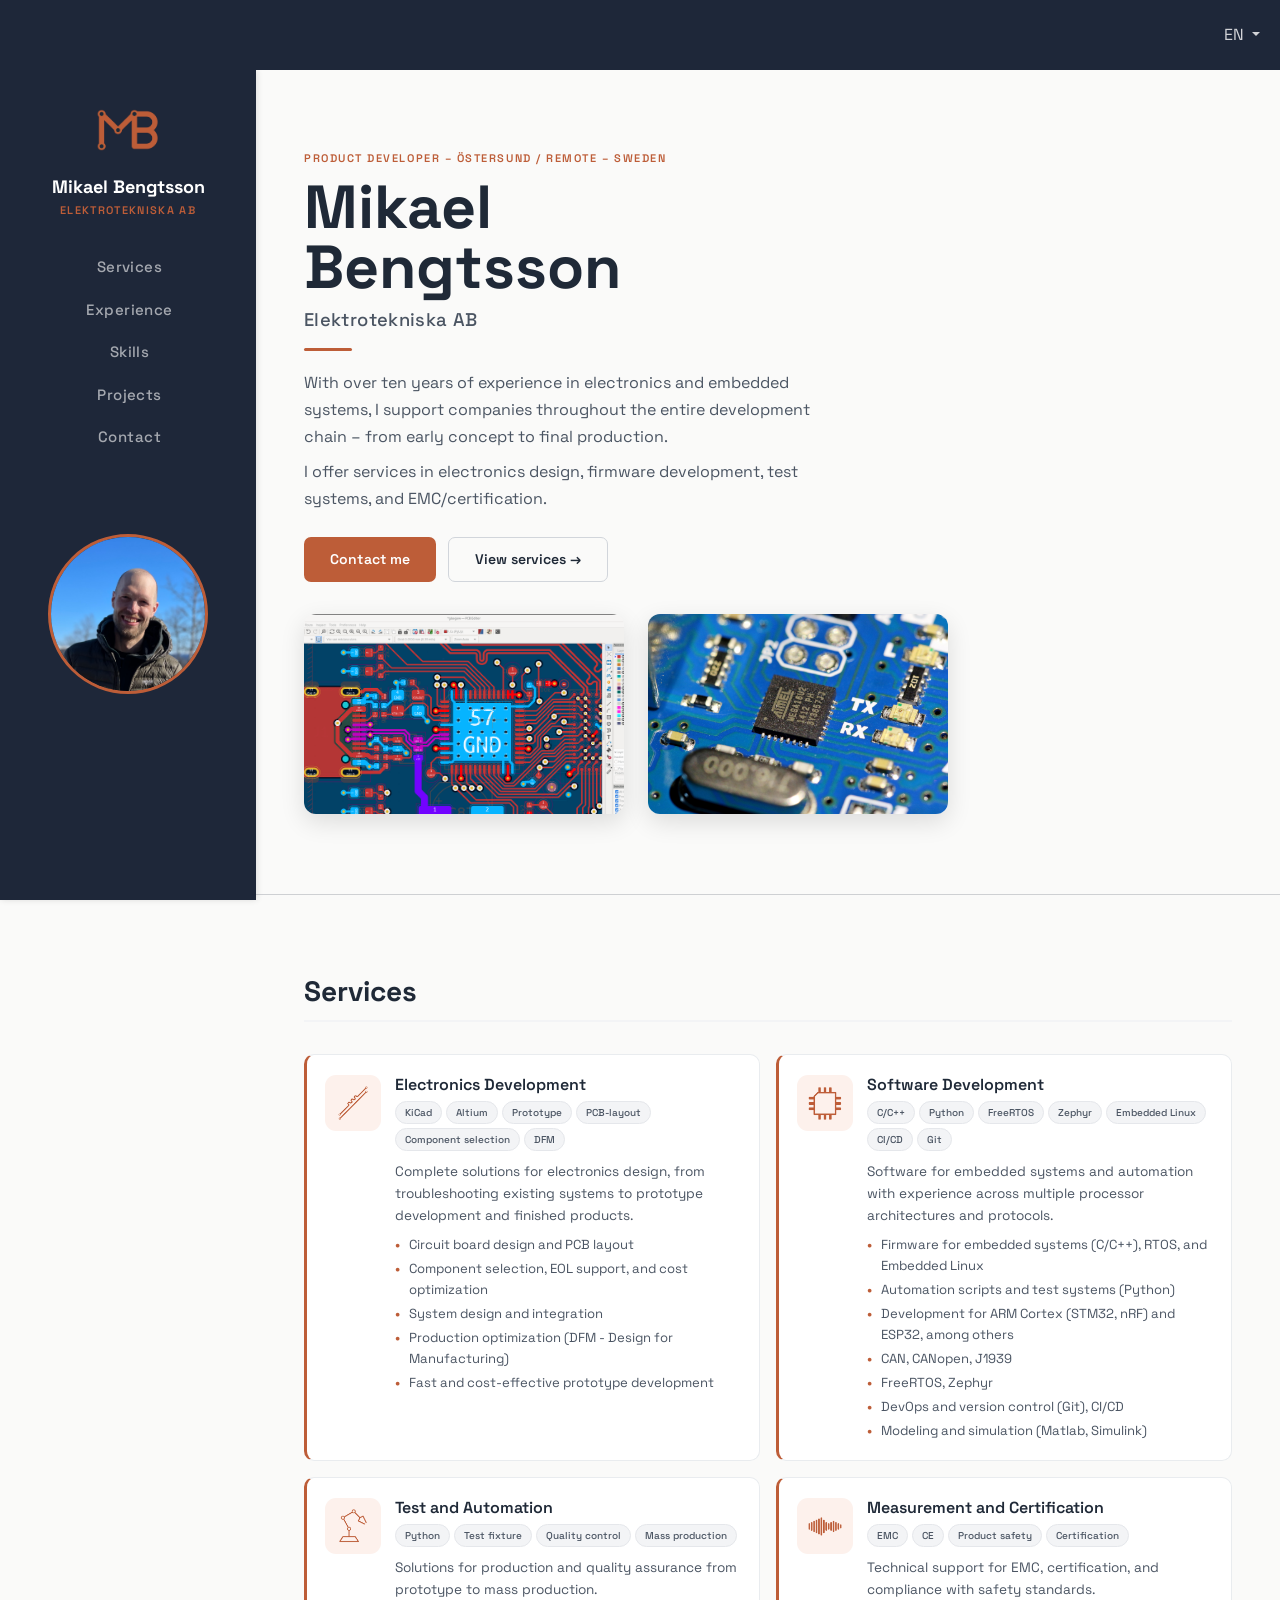
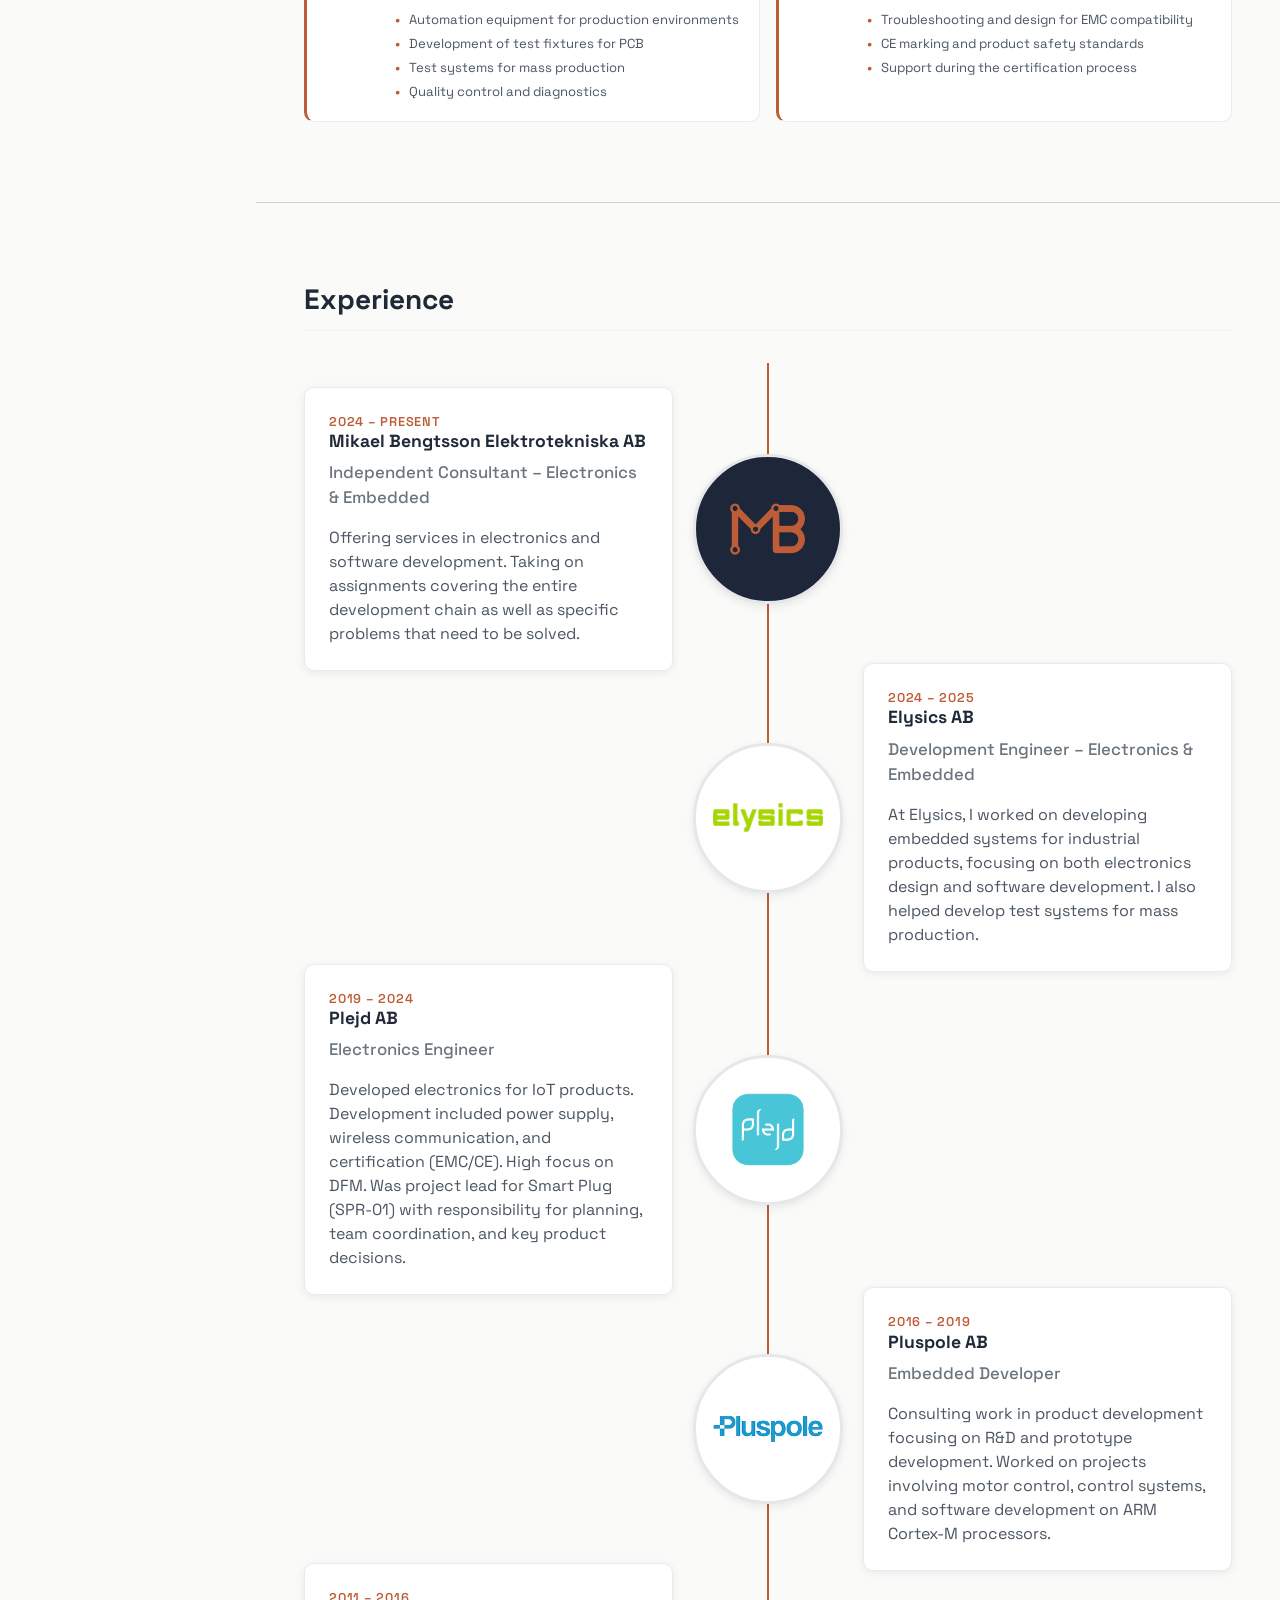
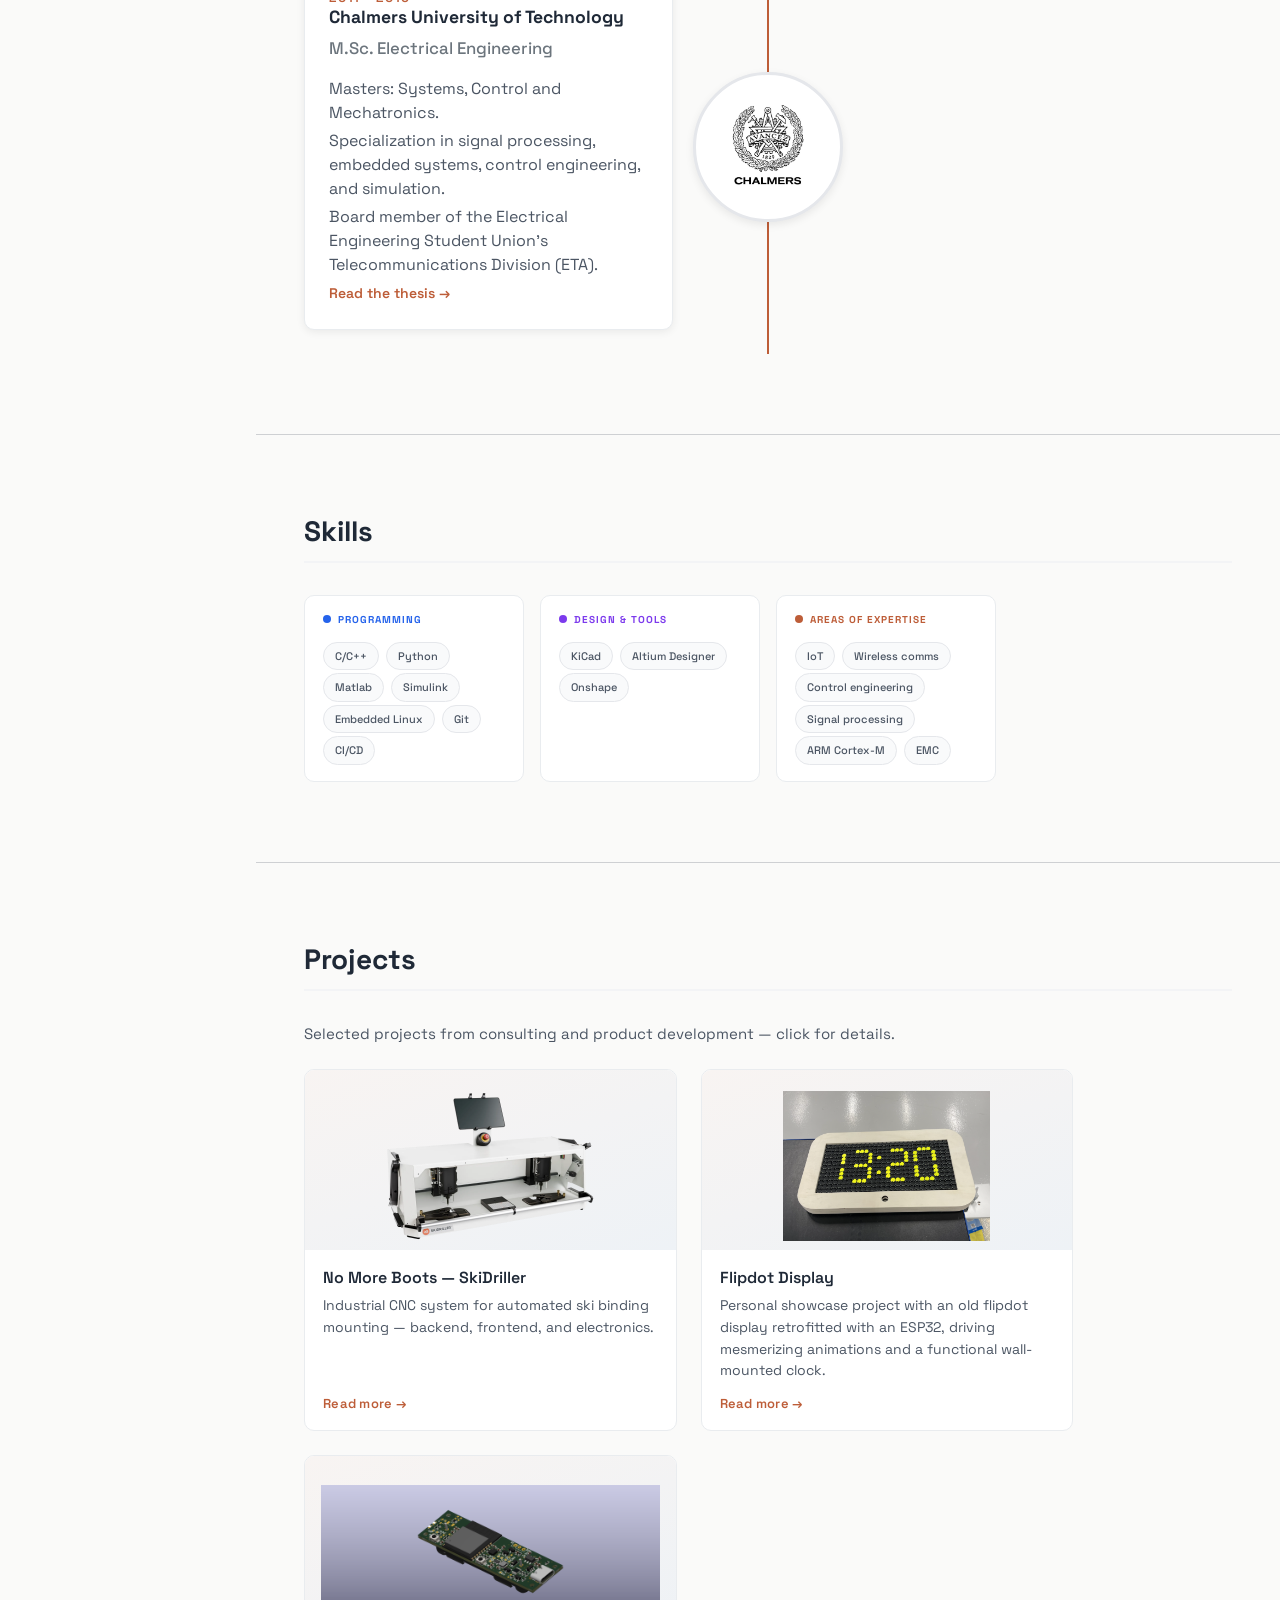
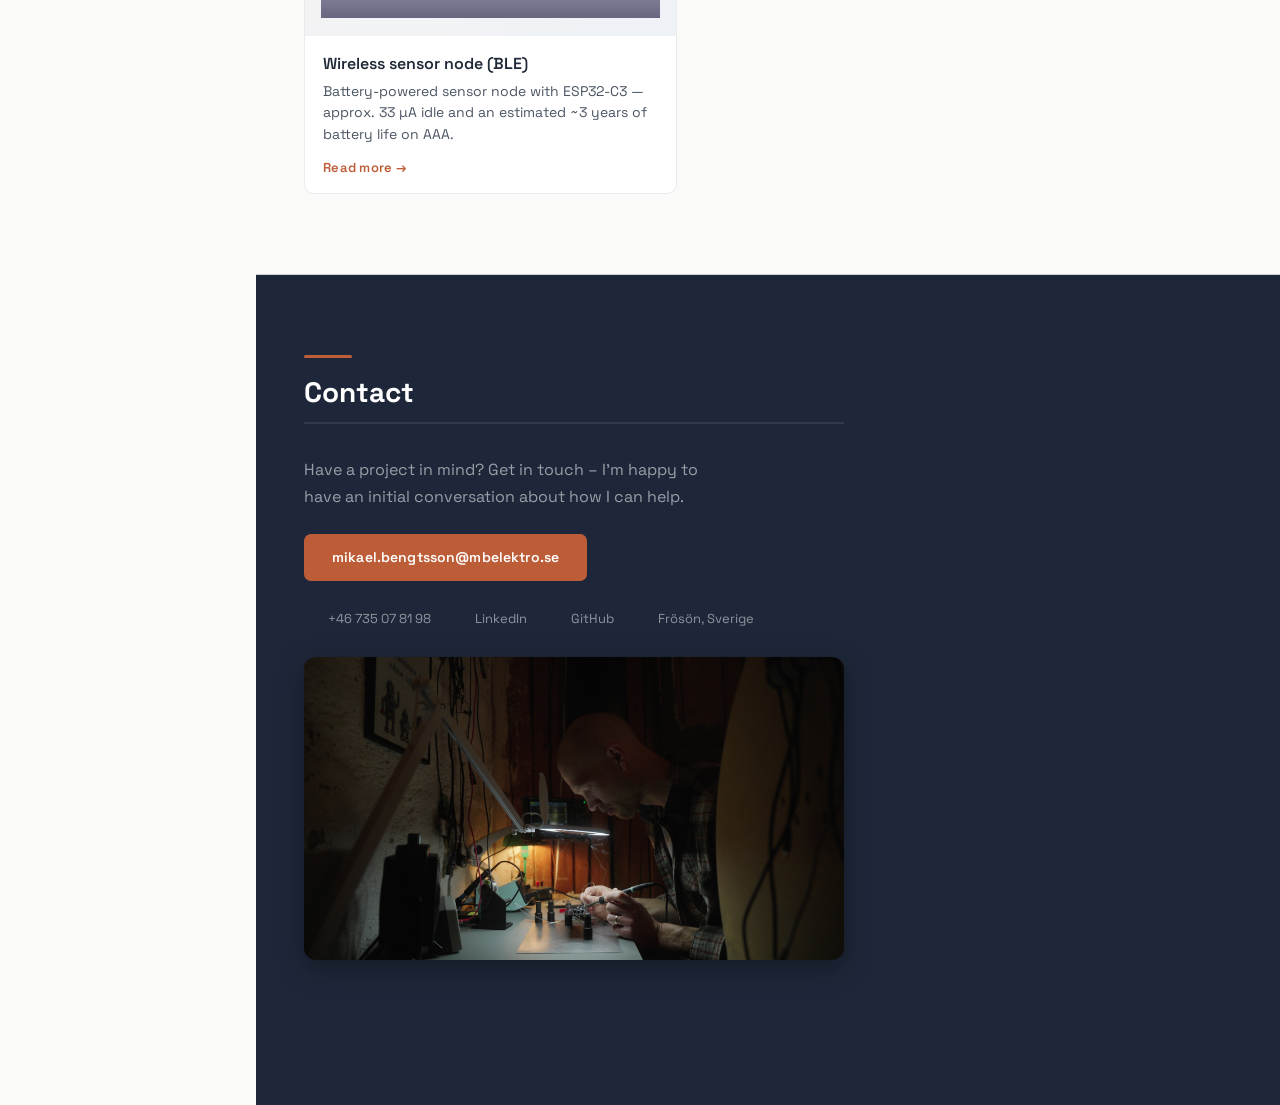
==== commit 015d2eb4: "add thesis link" ====
--- a/index.html
+++ b/index.html
@@ -381,6 +381,13 @@
     .timeline-item:nth-child(3) .timeline-image img { width: 200px; height: 200px; }
     .timeline-item:nth-child(4) .timeline-image img { width: 110px; height: 110px; }
     .timeline-item:nth-child(5) .timeline-image img { width: 140px; height: 140px; }
+    .timeline-link {
+      color: #bd5d38;
+      font-weight: 600;
+      font-size: 0.875rem;
+      text-decoration: none;
+    }
+    .timeline-link:hover { color: #a04d2f; text-decoration: underline; text-underline-offset: 2px; }
 
     /* Timeline mobile */
     @media (max-width: 1023px) {
@@ -999,7 +1006,10 @@
                 <div class="mb-3" style="font-size:1.05rem;color:#6c757d;font-weight:500;" data-lang-sv="Civilingenjör, Elektroteknik" data-lang-en="M.Sc. Electrical Engineering">Civilingenjör, Elektroteknik</div>
                 <p class="mb-1">Masters: Systems, Control and Mechatronics.</p>
                 <p class="mb-1" data-lang-sv="Fördjupning inom signalbehandling, inbyggda system, reglerteknik och simulering." data-lang-en="Specialization in signal processing, embedded systems, control engineering, and simulation.">Fördjupning inom signalbehandling, inbyggda system, reglerteknik och simulering.</p>
-                <p class="mb-0" data-lang-sv="Styrelsemedlem i E-sektionens Teletekniska Avdelning (ETA)." data-lang-en="Board member of the Electrical Engineering Student Union's Telecommunications Division (ETA).">Styrelsemedlem i E-sektionens Teletekniska Avdelning (ETA).</p>
+                <p class="mb-1" data-lang-sv="Styrelsemedlem i E-sektionens Teletekniska Avdelning (ETA)." data-lang-en="Board member of the Electrical Engineering Student Union's Telecommunications Division (ETA).">Styrelsemedlem i E-sektionens Teletekniska Avdelning (ETA).</p>
+                <p class="mb-0">
+                  <a class="timeline-link" href="https://odr.chalmers.se/items/04e72022-2079-40fa-ae92-004b6bef6442" target="_blank" rel="noopener noreferrer" data-lang-sv="Läs examensarbetet →" data-lang-en="Read the thesis →">Läs examensarbetet →</a>
+                </p>
               </div>
               <button class="timeline-toggle-btn" onclick="toggleTimeline(this)"><i class="fas fa-chevron-right"></i></button>
             </div>
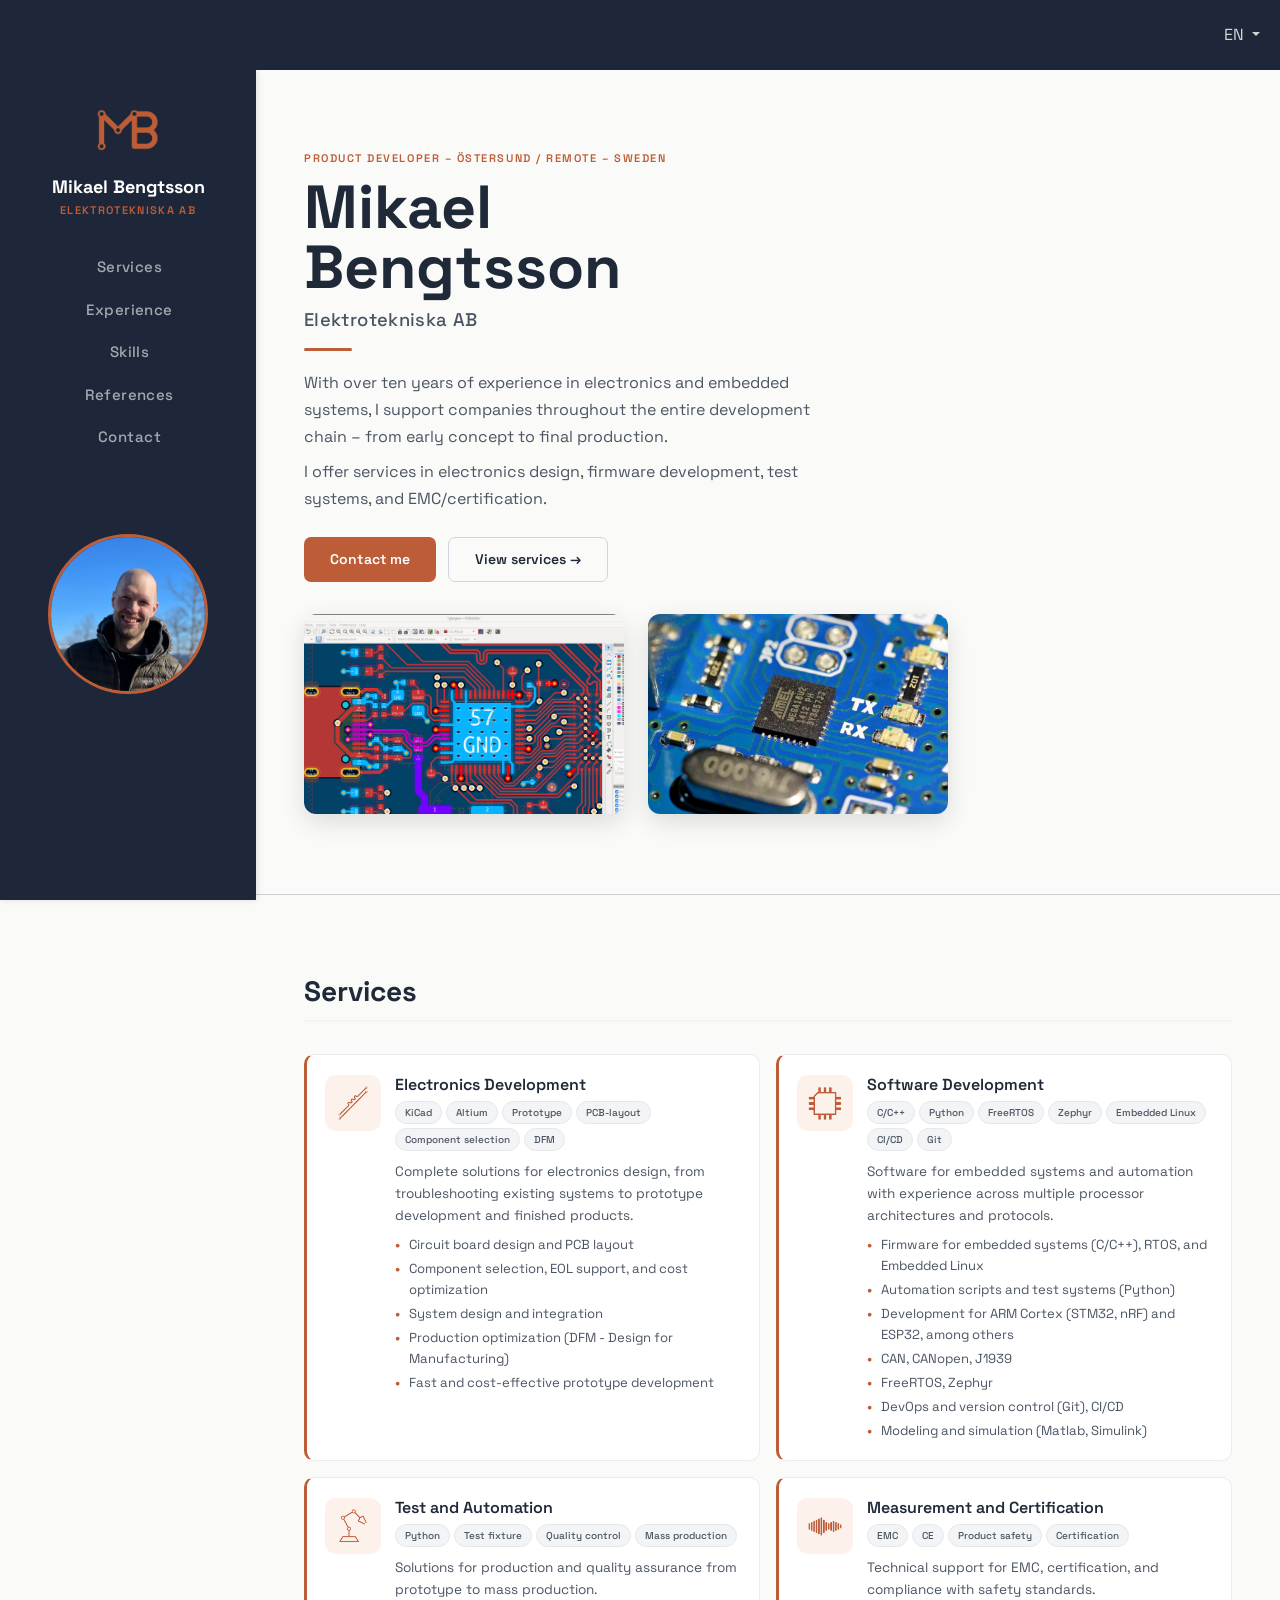
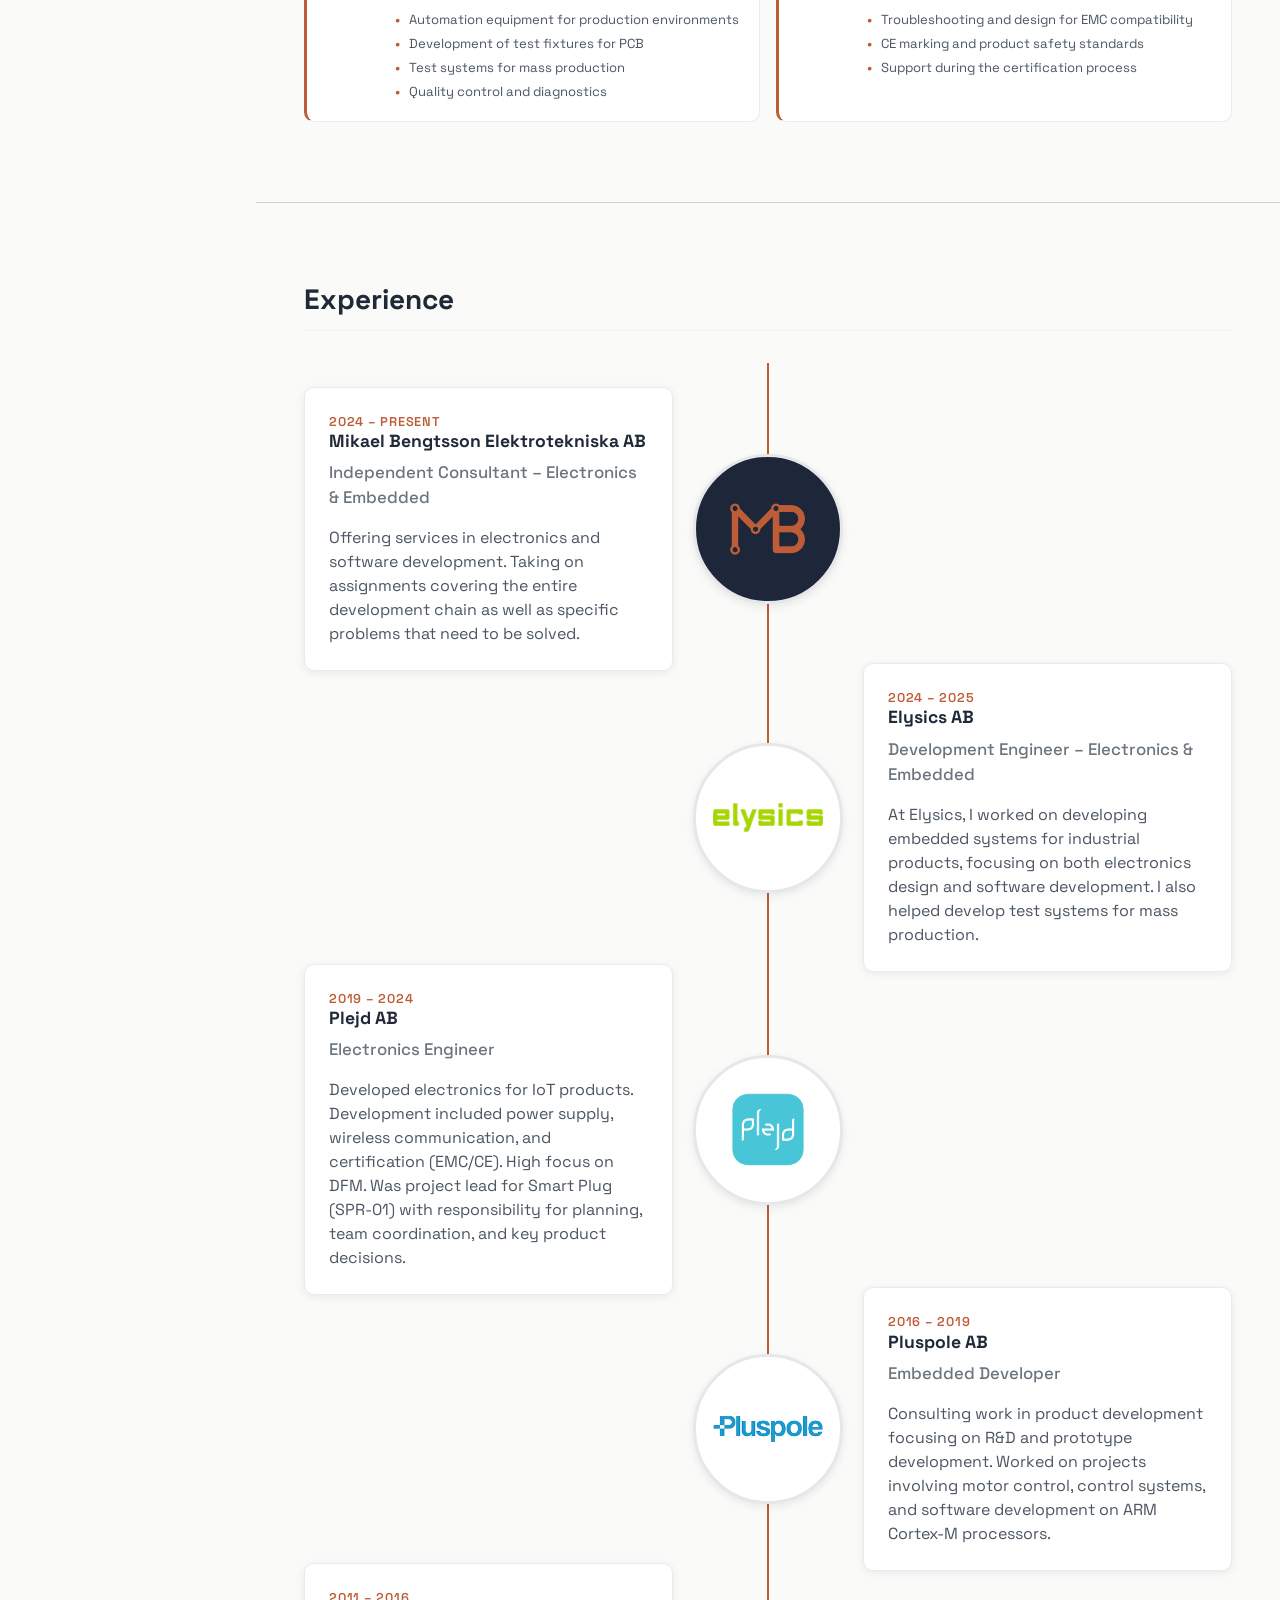
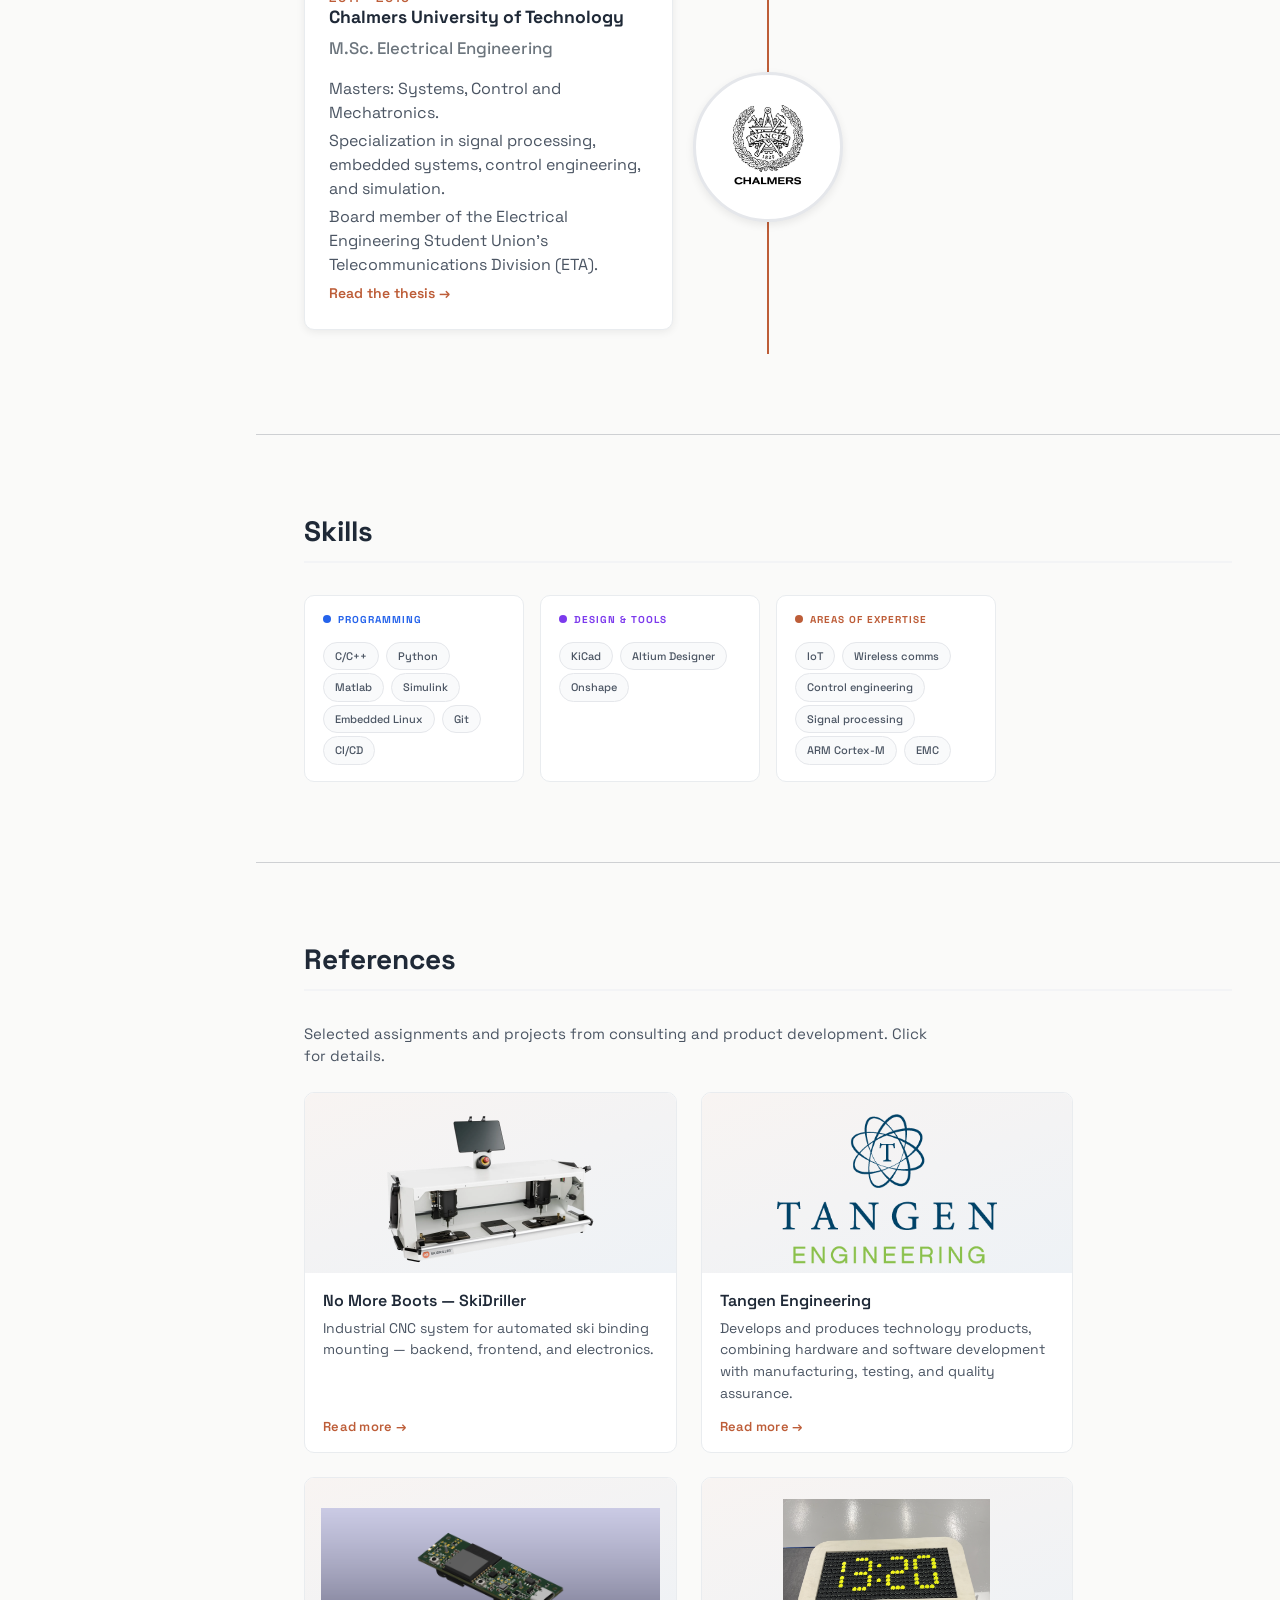
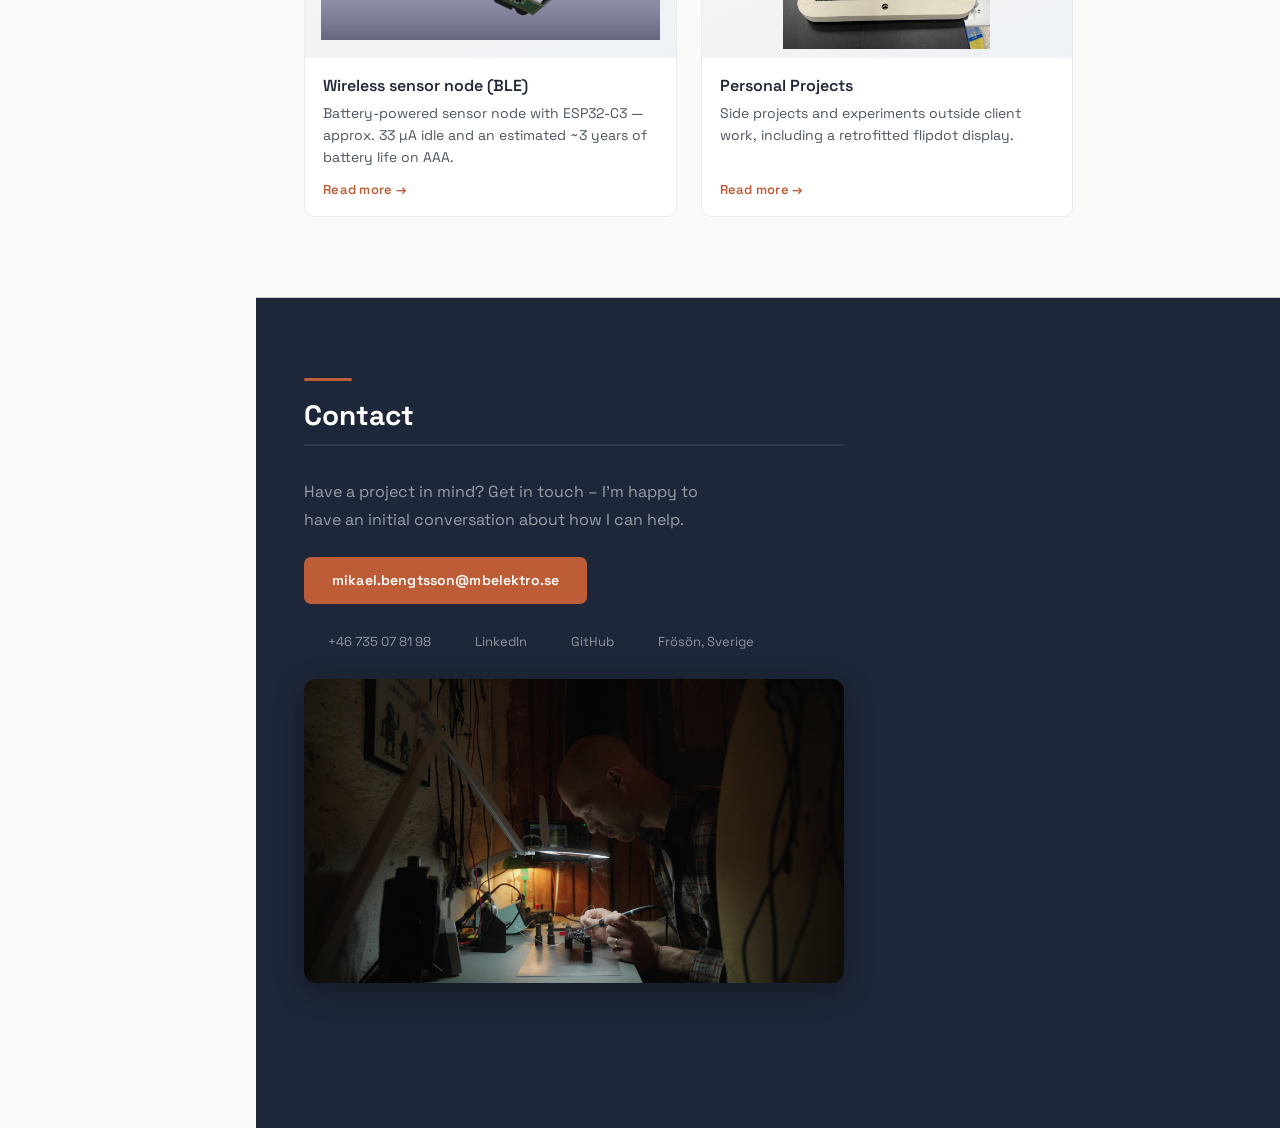
==== commit 9b03fb0f: "update reference. Add tangen" ====
--- a/index.html
+++ b/index.html
@@ -489,7 +489,7 @@
     }
 
     /* ═══════════════════════════════════════
-       PROJECTS — cards
+       REFERENCES — cards
     ═══════════════════════════════════════ */
     .projects-grid { max-width: 960px; }
     .project-card {
@@ -738,7 +738,7 @@
           <li class="nav-item d-lg-none"><a class="nav-link js-scroll-trigger" href="#services" data-lang-sv="Tjänster" data-lang-en="Services">Tjänster</a></li>
           <li class="nav-item d-lg-none"><a class="nav-link js-scroll-trigger" href="#experience" data-lang-sv="Erfarenhet" data-lang-en="Experience">Erfarenhet</a></li>
           <li class="nav-item d-lg-none"><a class="nav-link js-scroll-trigger" href="#skills" data-lang-sv="Kompetenser" data-lang-en="Skills">Kompetenser</a></li>
-          <li class="nav-item d-lg-none"><a class="nav-link js-scroll-trigger" href="#interests" data-lang-sv="Projekt" data-lang-en="Projects">Projekt</a></li>
+          <li class="nav-item d-lg-none"><a class="nav-link js-scroll-trigger" href="#interests" data-lang-sv="Referenser" data-lang-en="References">Referenser</a></li>
           <li class="nav-item d-lg-none"><a class="nav-link js-scroll-trigger" href="#contact" data-lang-sv="Kontakt" data-lang-en="Contact">Kontakt</a></li>
           <li class="nav-item d-lg-none"><hr class="dropdown-divider"></li>
           <li class="nav-item dropdown">
@@ -775,7 +775,7 @@
         <a class="sidebar-link js-scroll-trigger" href="#services" data-lang-sv="Tjänster" data-lang-en="Services">Tjänster</a>
         <a class="sidebar-link js-scroll-trigger" href="#experience" data-lang-sv="Erfarenhet" data-lang-en="Experience">Erfarenhet</a>
         <a class="sidebar-link js-scroll-trigger" href="#skills" data-lang-sv="Kompetenser" data-lang-en="Skills">Kompetenser</a>
-        <a class="sidebar-link js-scroll-trigger" href="#interests" data-lang-sv="Projekt" data-lang-en="Projects">Projekt</a>
+        <a class="sidebar-link js-scroll-trigger" href="#interests" data-lang-sv="Referenser" data-lang-en="References">Referenser</a>
         <a class="sidebar-link js-scroll-trigger" href="#contact" data-lang-sv="Kontakt" data-lang-en="Contact">Kontakt</a>
       </nav>
 
@@ -1082,14 +1082,14 @@
     </section>
     <hr class="m-0" />
 
-    <!-- PROJECTS -->
+    <!-- REFERENCES -->
     <section class="resume-section" id="interests">
       <div class="resume-section-content">
-        <h2 class="mb-5" data-lang-sv="Projekt" data-lang-en="Projects">Projekt</h2>
+        <h2 class="mb-5" data-lang-sv="Referenser" data-lang-en="References">Referenser</h2>
         <p class="mb-4" style="max-width:640px;font-size:0.9375rem;"
-           data-lang-sv="Utvalda projekt från konsultuppdrag och produktutveckling — klicka för mer information."
-           data-lang-en="Selected projects from consulting and product development — click for details.">
-          Utvalda projekt från konsultuppdrag och produktutveckling — klicka för mer information.
+           data-lang-sv="Utvalda uppdrag och projekt från konsultarbete och produktutveckling. Klicka för mer information."
+           data-lang-en="Selected assignments and projects from consulting and product development. Click for details.">
+          Utvalda uppdrag och projekt från konsultarbete och produktutveckling. Klicka för mer information.
         </p>
         <div class="row g-4 projects-grid">
           <div class="col-sm-6 col-lg-5">
@@ -1105,13 +1105,13 @@
             </a>
           </div>
           <div class="col-sm-6 col-lg-5">
-            <a href="projects/flip-dot.html" class="project-card">
+            <a href="projects/tangen-engineering.html" class="project-card">
               <div class="project-card-image">
-                <img src="assets/img/projects/flip-dot/flip_frame_2.png" alt="Flip-dot">
+                <img src="assets/img/cropped-logo_tangen_engineering-1.png" alt="Tangen Engineering">
               </div>
               <div class="project-card-body">
-                <h3 class="project-card-title">Flipdot Display</h3>
-                <p class="project-card-teaser">Personal showcase project with an old flipdot display retrofitted with an ESP32, driving mesmerizing animations and a functional wall-mounted clock.</p>
+                <h3 class="project-card-title">Tangen Engineering</h3>
+                <p class="project-card-teaser">Develops and produces technology products, combining hardware and software development with manufacturing, testing, and quality assurance.</p>
                 <span class="project-card-link">Read more →</span>
               </div>
             </a>
@@ -1124,6 +1124,18 @@
               <div class="project-card-body">
                 <h3 class="project-card-title">Wireless sensor node (BLE)</h3>
                 <p class="project-card-teaser">Battery-powered sensor node with ESP32-C3 — approx. 33 µA idle and an estimated ~3 years of battery life on AAA.</p>
+                <span class="project-card-link">Read more →</span>
+              </div>
+            </a>
+          </div>
+          <div class="col-sm-6 col-lg-5">
+            <a href="projects/personal.html" class="project-card">
+              <div class="project-card-image">
+                <img src="assets/img/projects/flip-dot/flip_frame_2.png" alt="Personal projects">
+              </div>
+              <div class="project-card-body">
+                <h3 class="project-card-title">Personal Projects</h3>
+                <p class="project-card-teaser">Side projects and experiments outside client work, including a retrofitted flipdot display.</p>
                 <span class="project-card-link">Read more →</span>
               </div>
             </a>
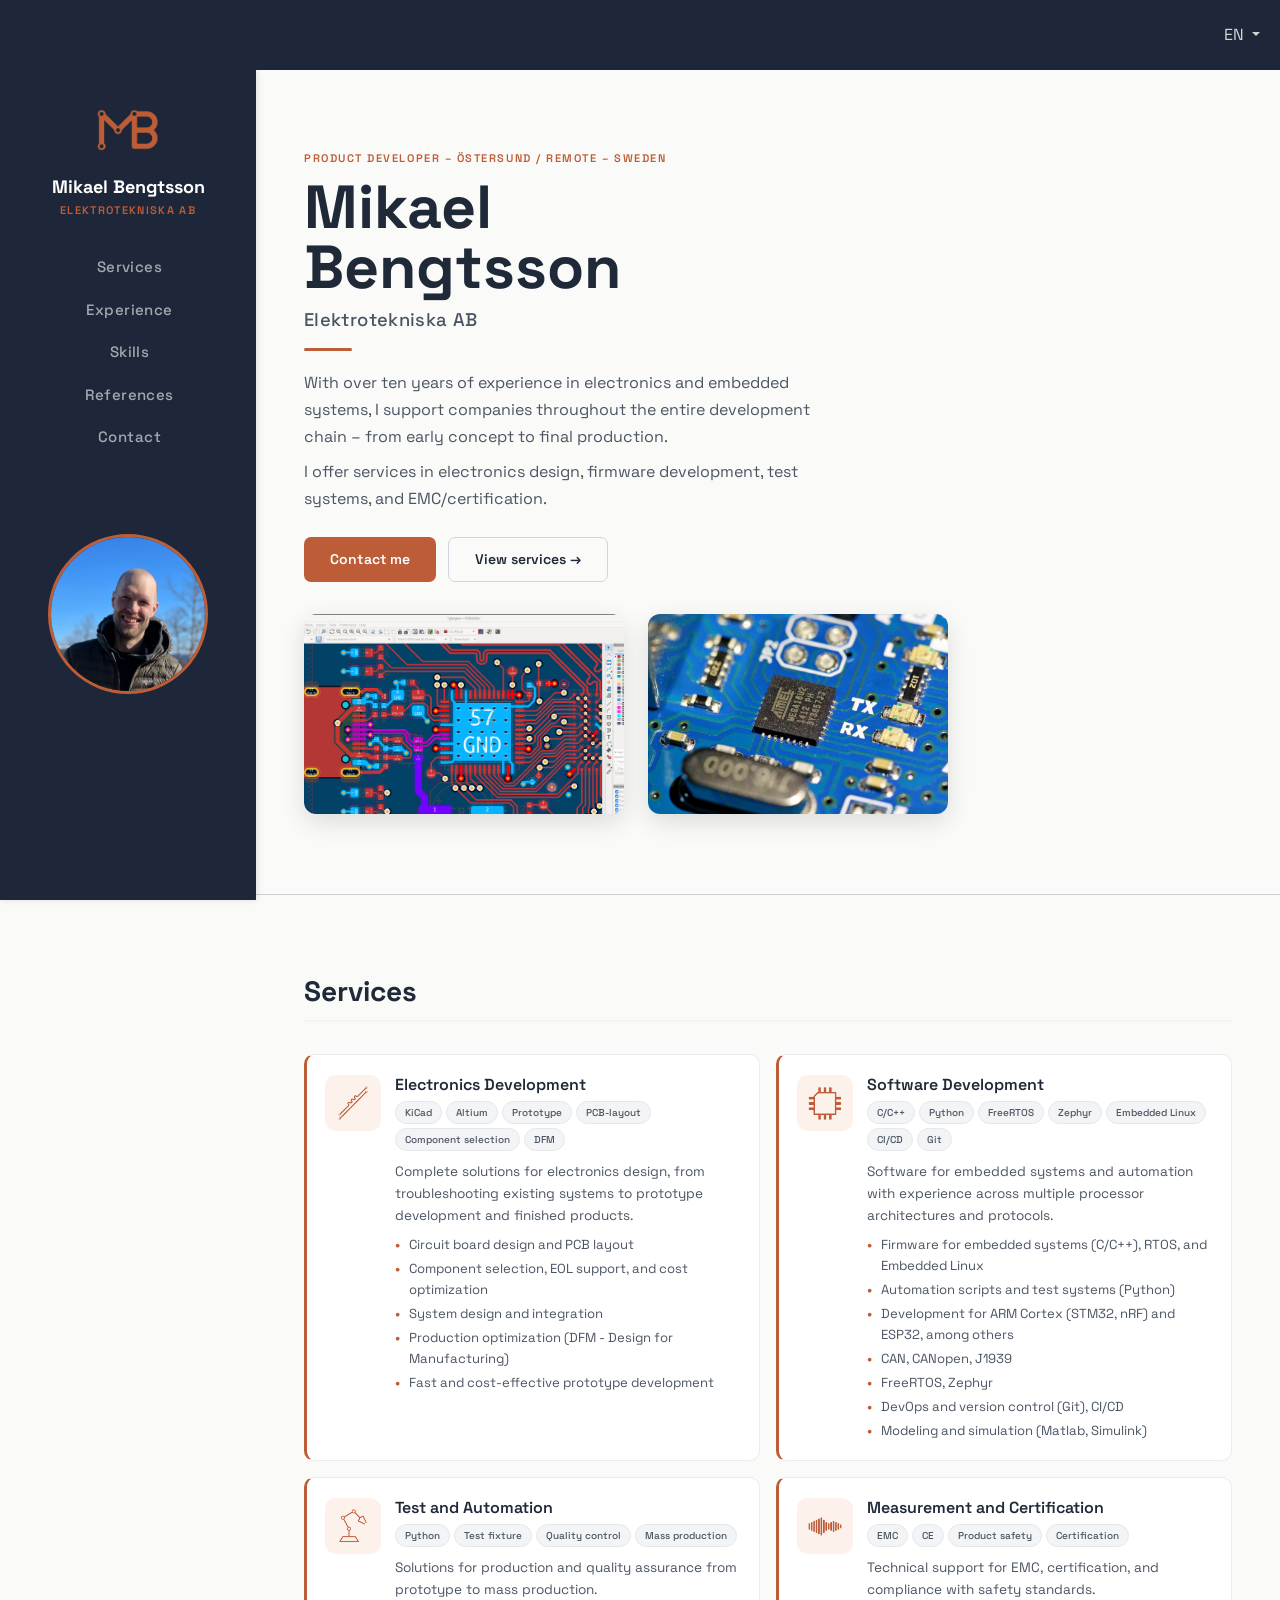
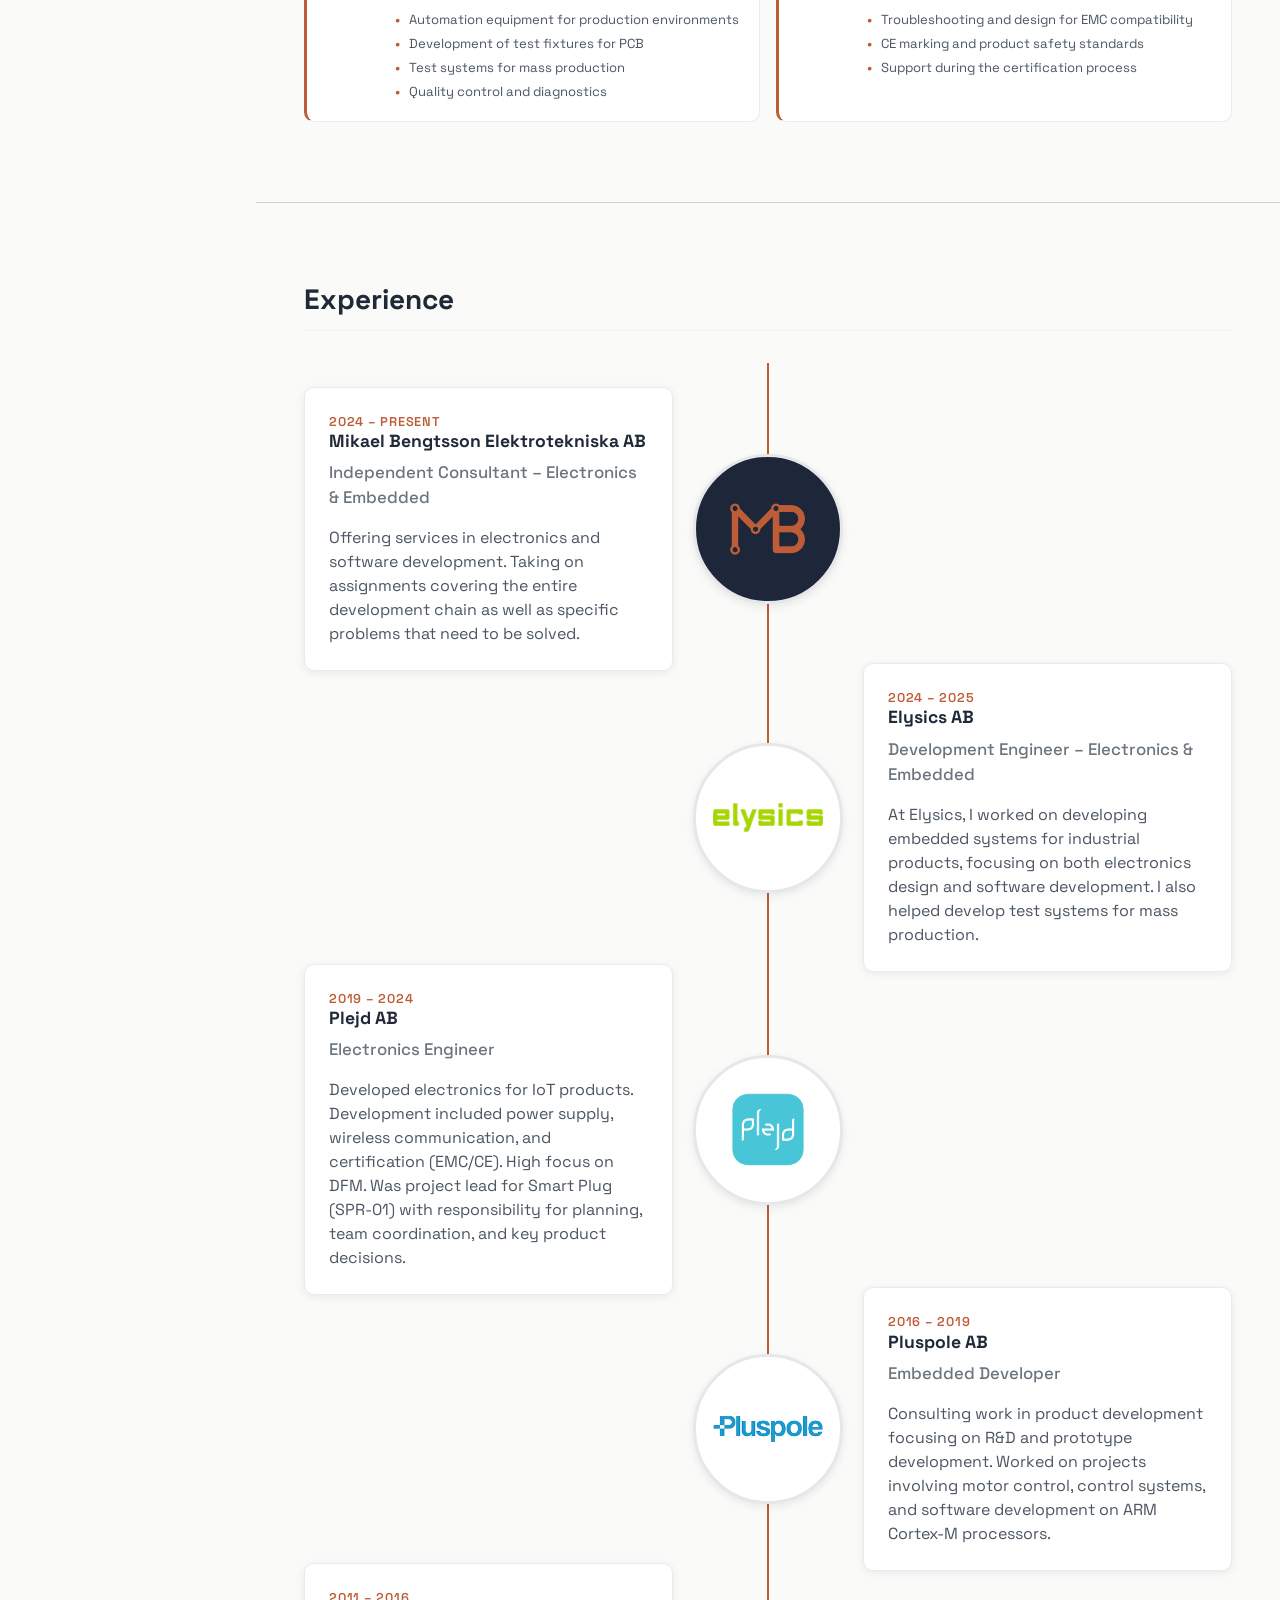
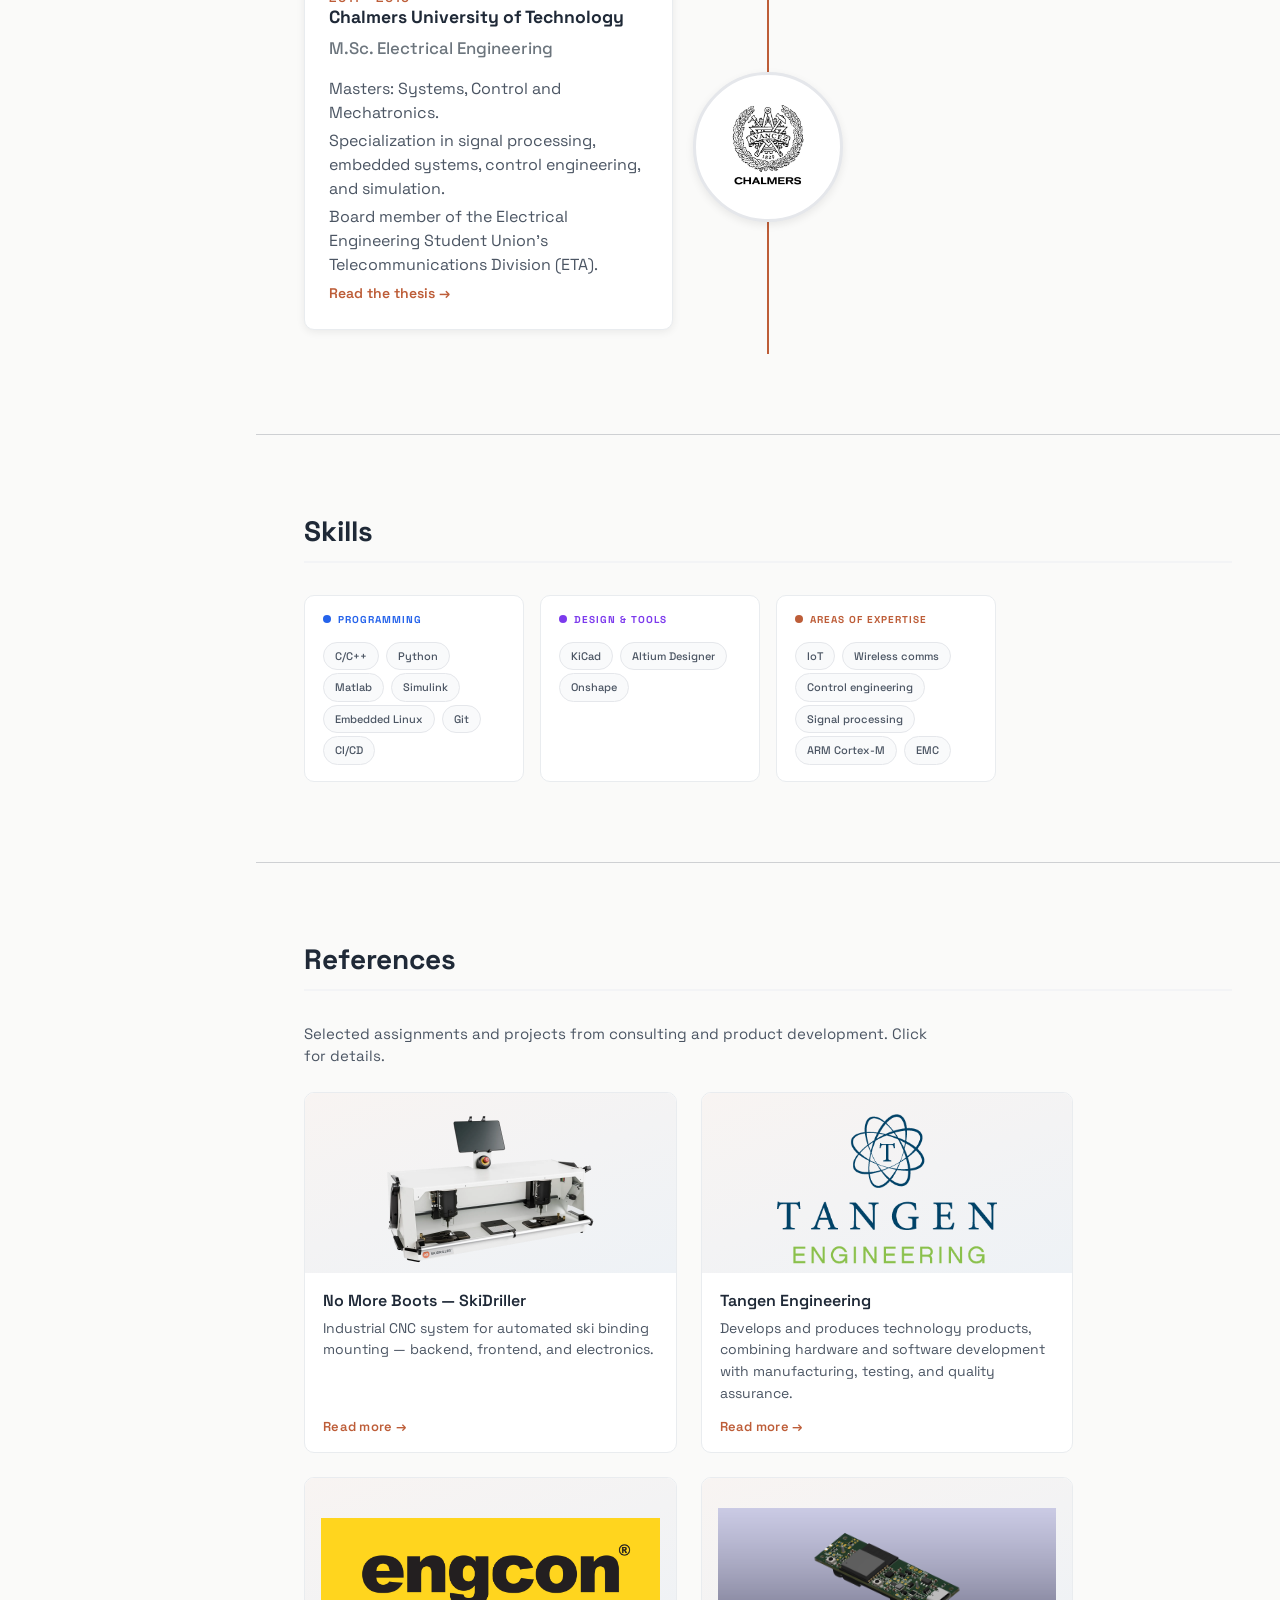
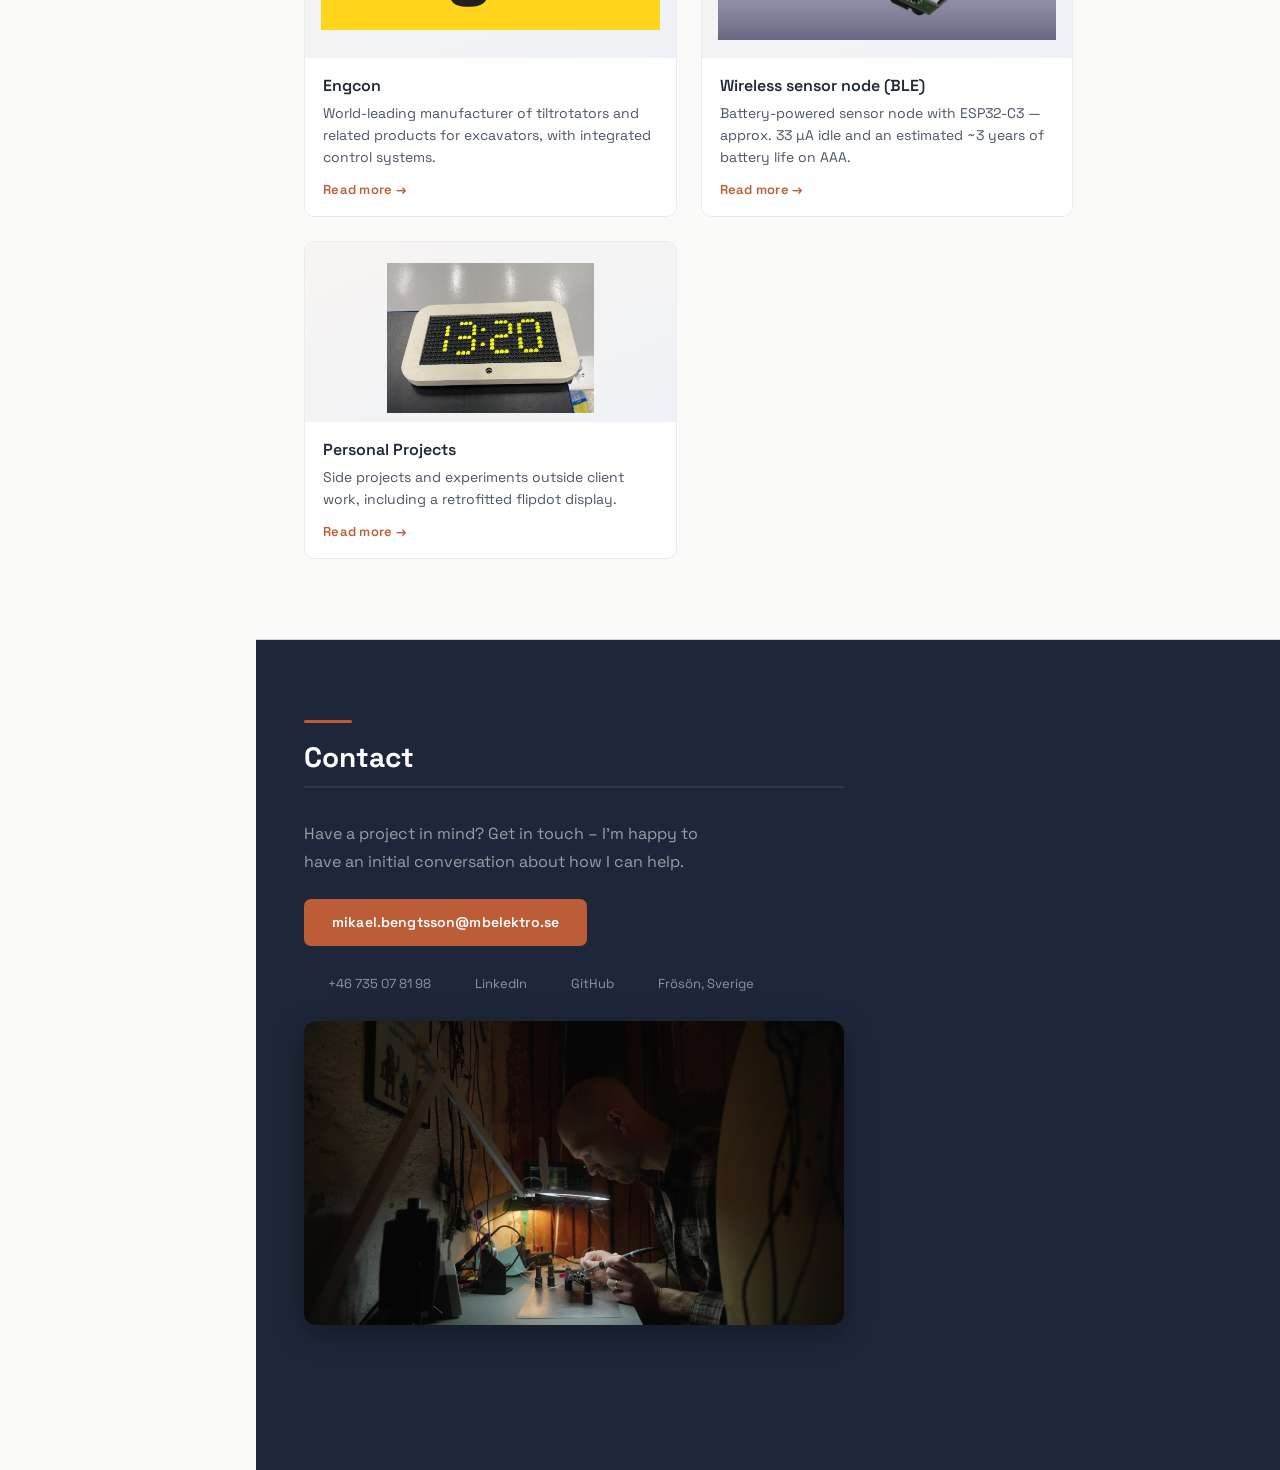
==== commit 2ae31da5: "add engcon reference" ====
--- a/index.html
+++ b/index.html
@@ -1117,6 +1117,18 @@
             </a>
           </div>
           <div class="col-sm-6 col-lg-5">
+            <a href="projects/engcon.html" class="project-card">
+              <div class="project-card-image">
+                <img src="assets/img/engcon_1.jpg" alt="engcon">
+              </div>
+              <div class="project-card-body">
+                <h3 class="project-card-title">Engcon</h3>
+                <p class="project-card-teaser">World-leading manufacturer of tiltrotators and related products for excavators, with integrated control systems.</p>
+                <span class="project-card-link">Read more →</span>
+              </div>
+            </a>
+          </div>
+          <div class="col-sm-6 col-lg-5">
             <a href="projects/bouncy.html" class="project-card">
               <div class="project-card-image">
                 <img src="assets/img/projects/bouncy/EA-0002.png" alt="Wireless BLE sensor node EA-0002">
